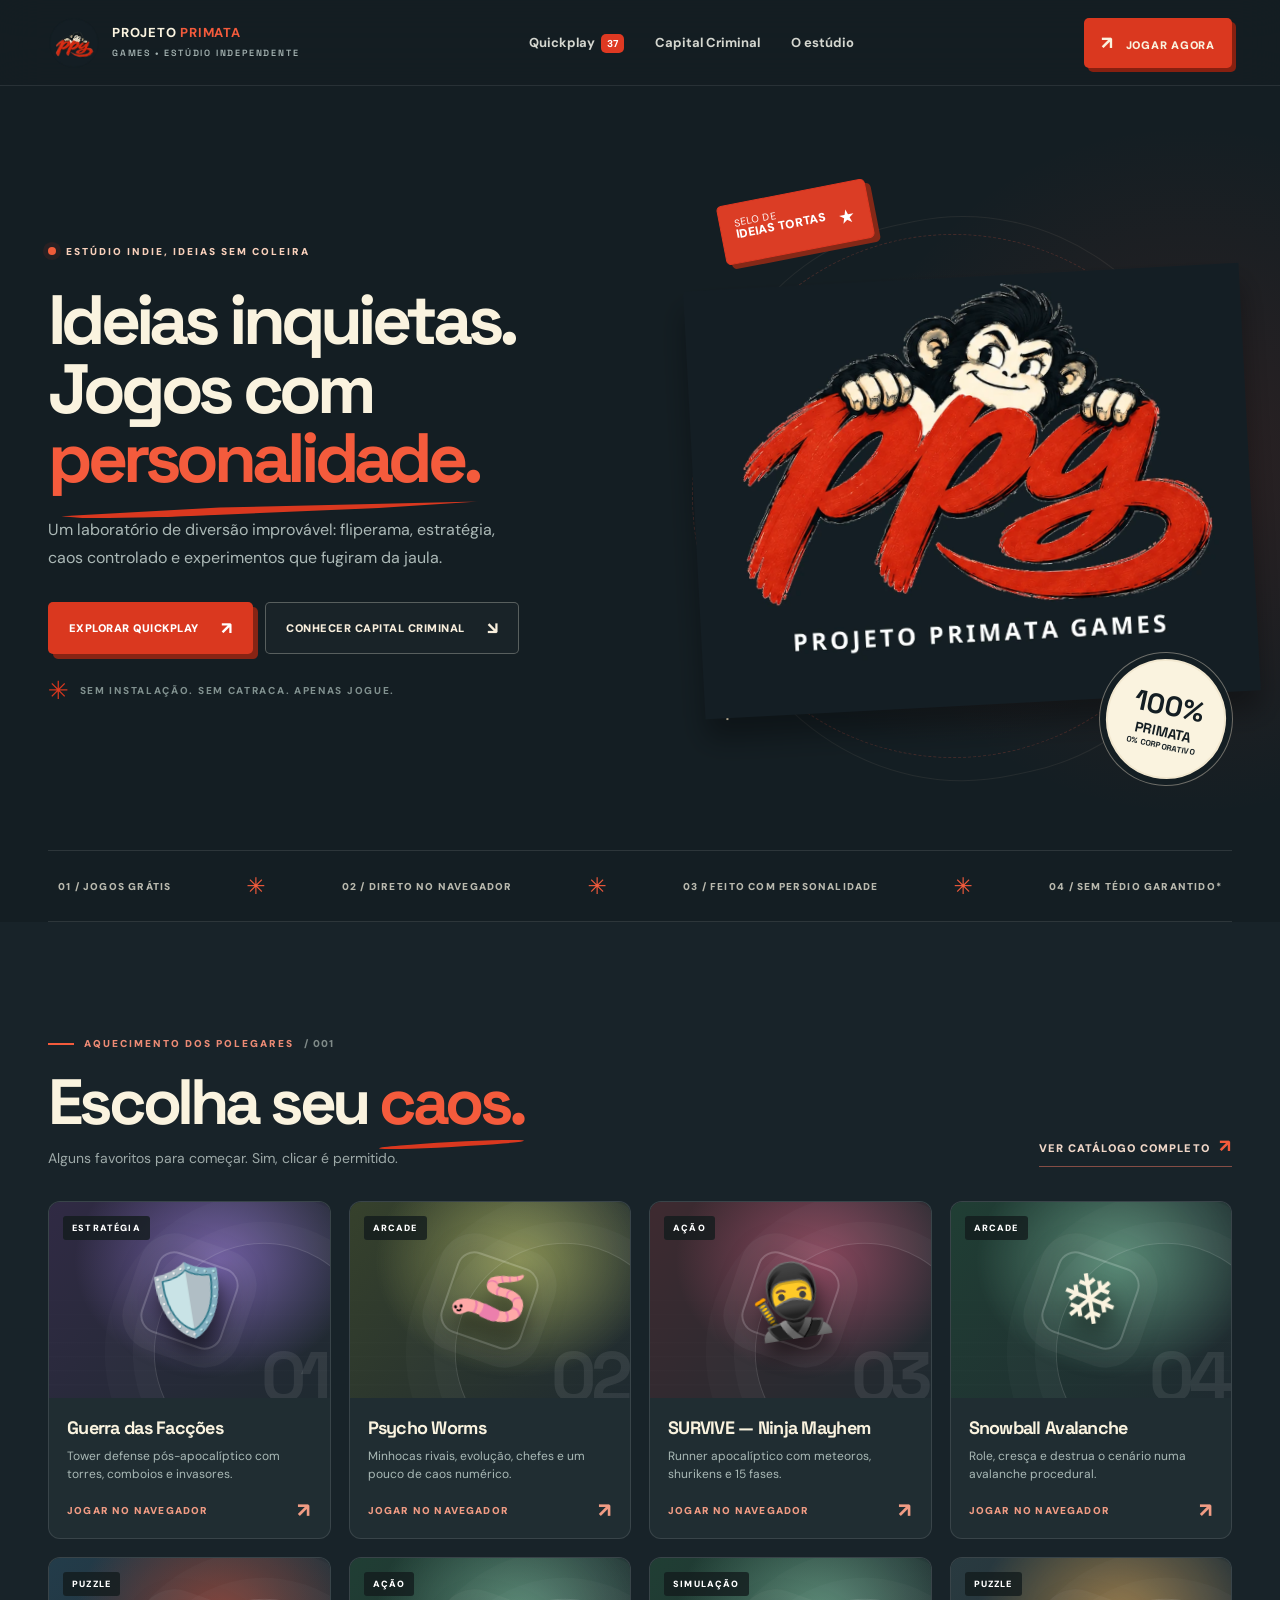
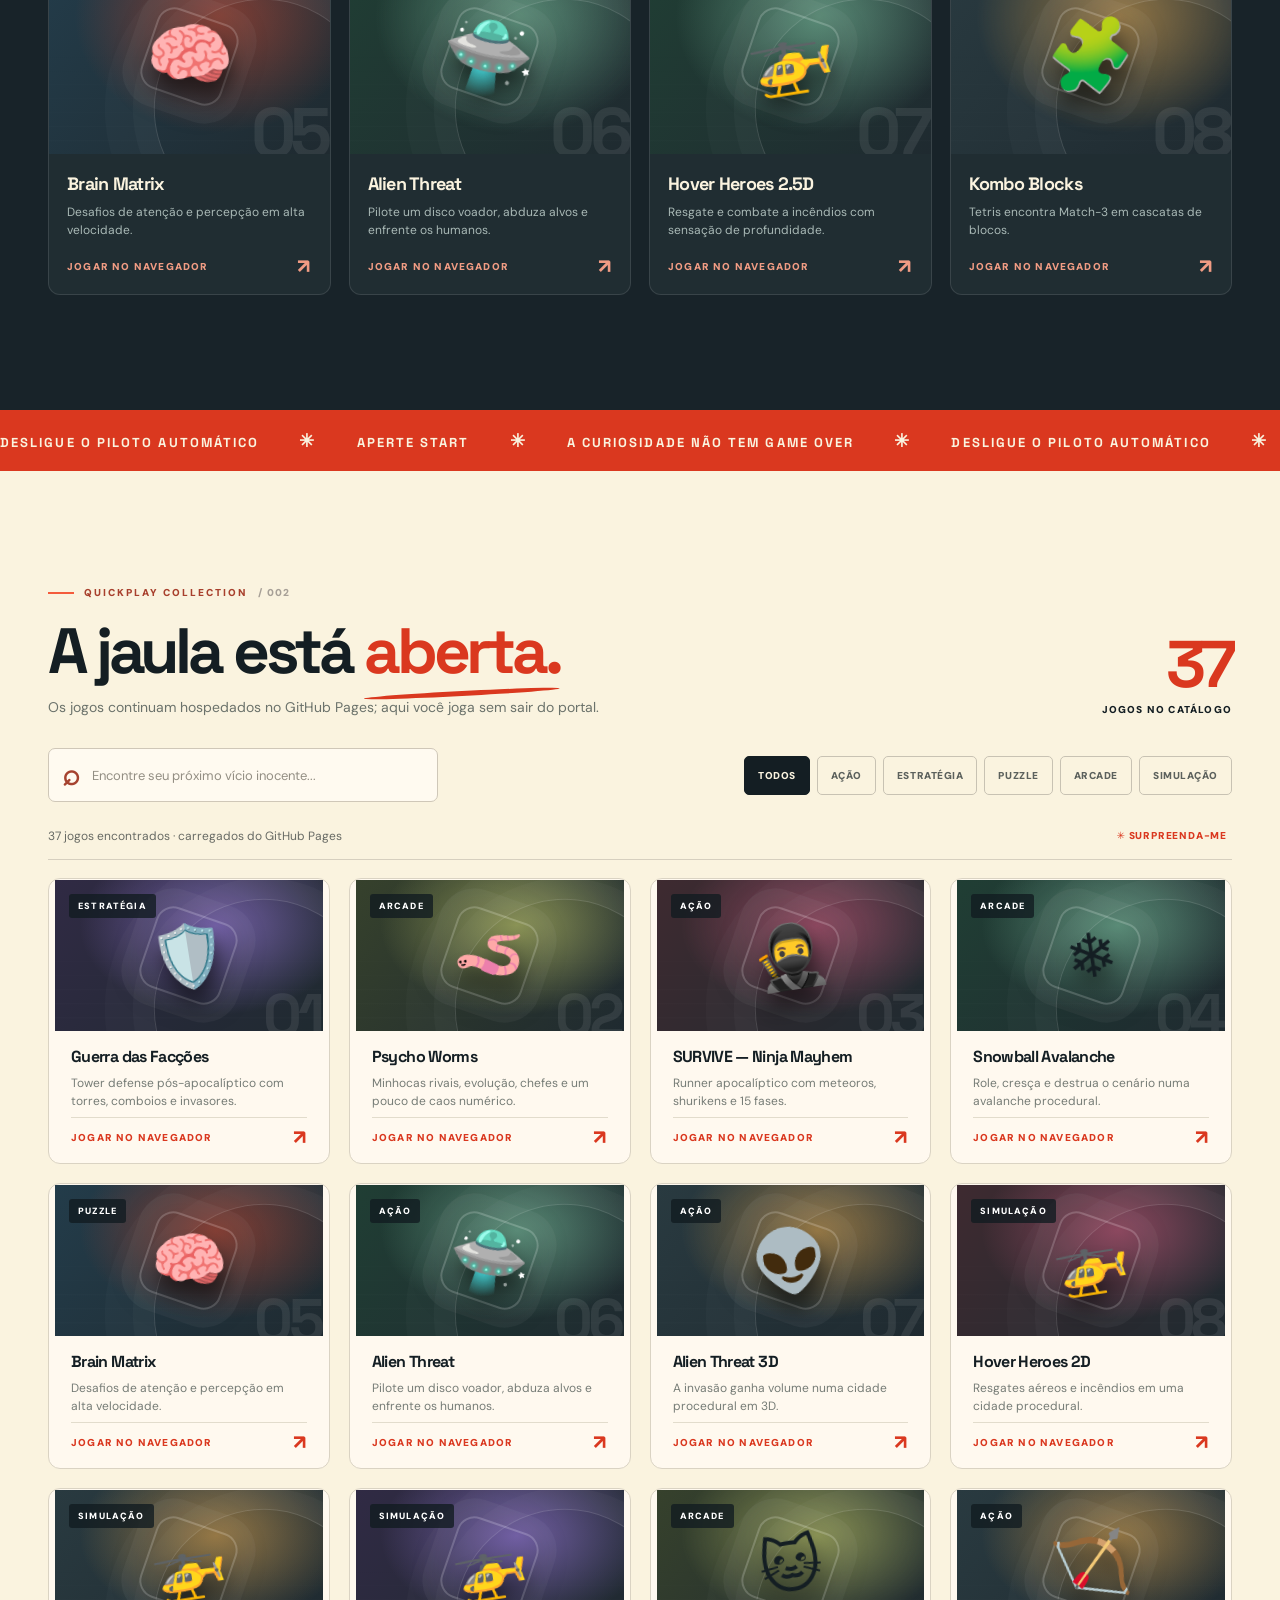
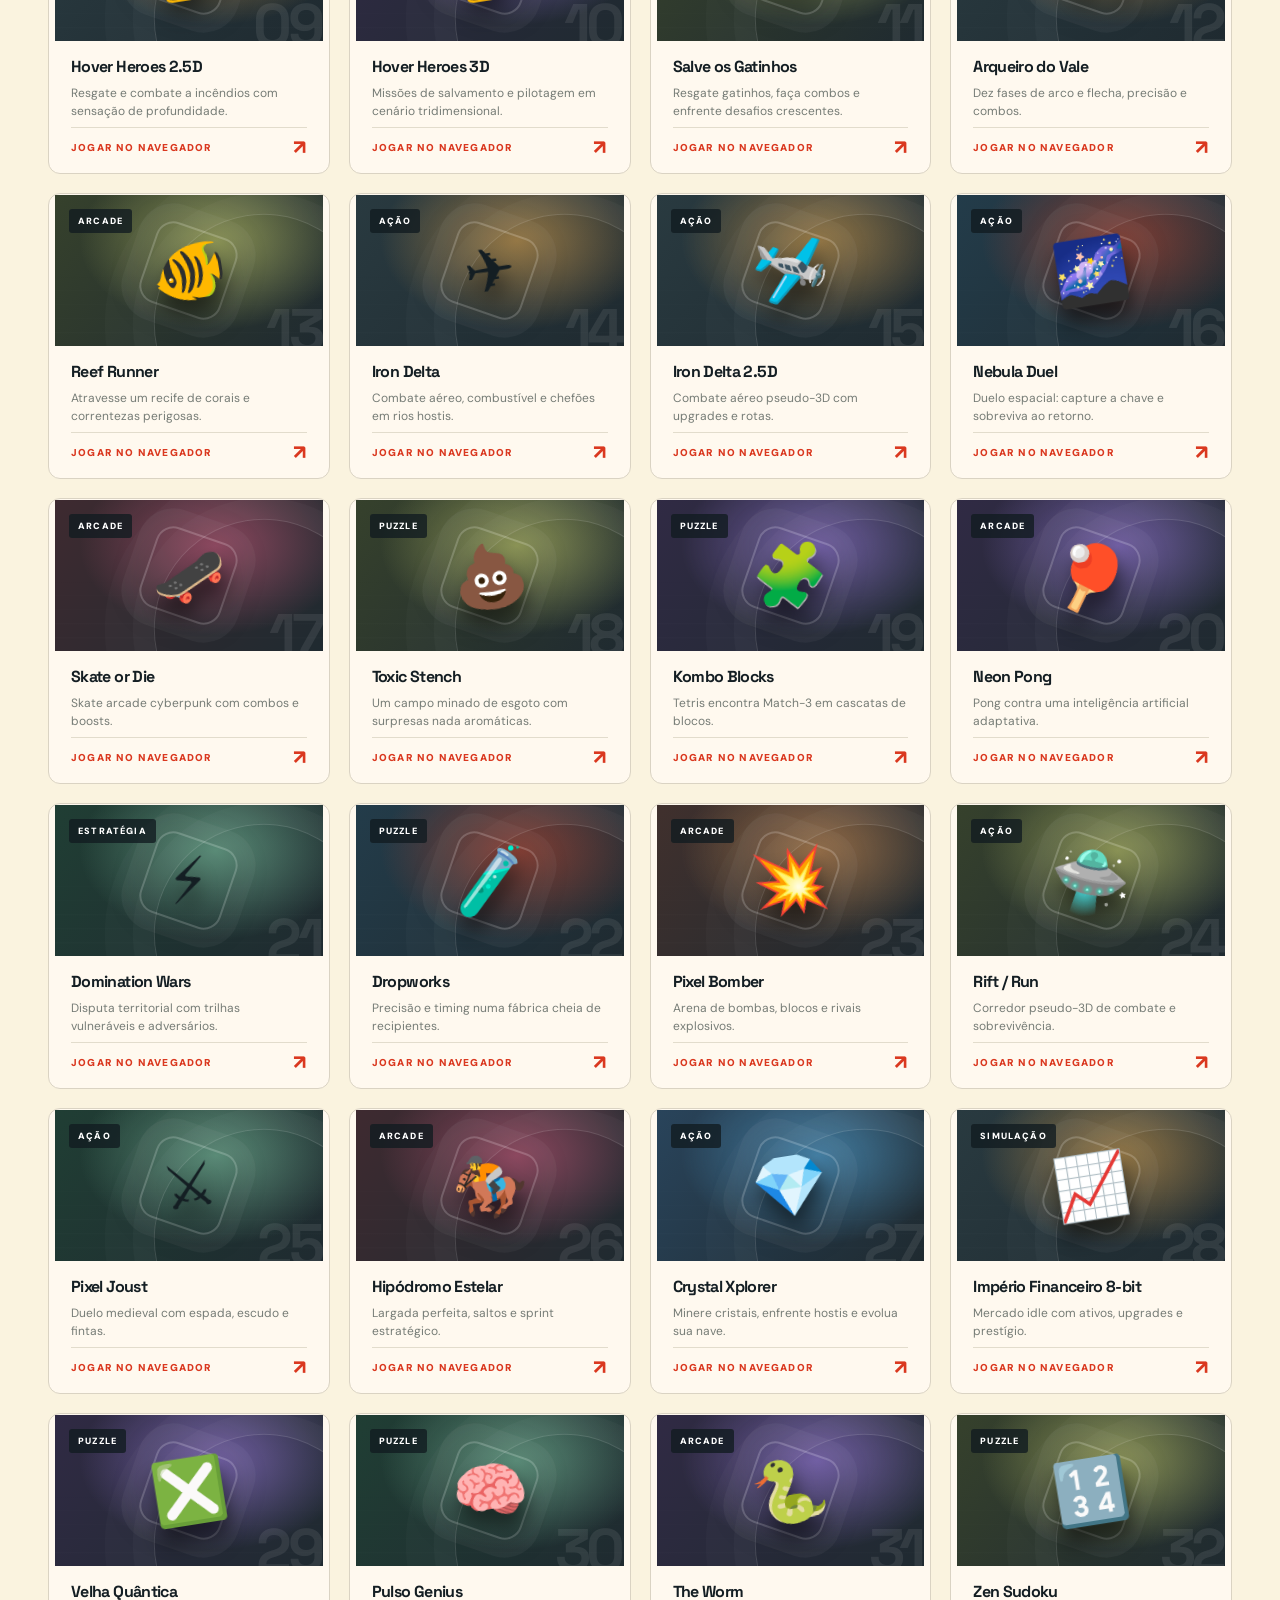
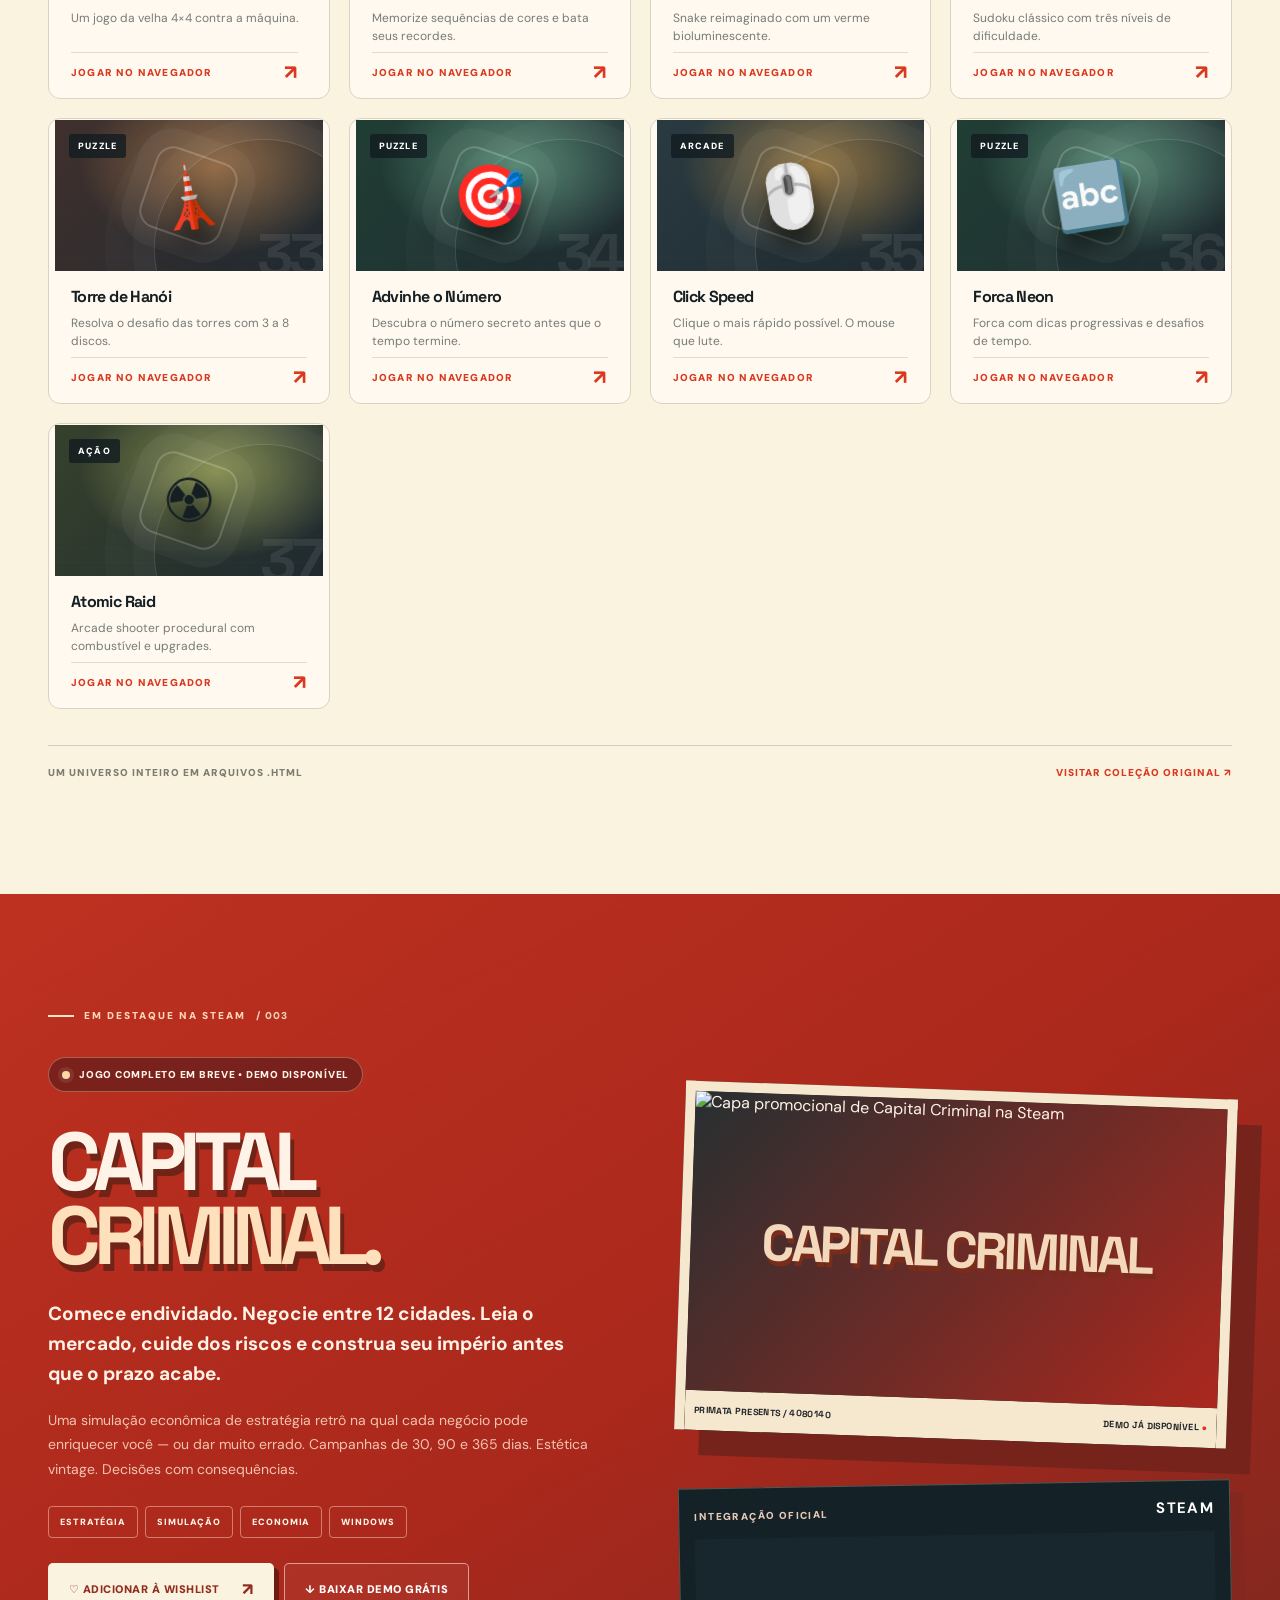
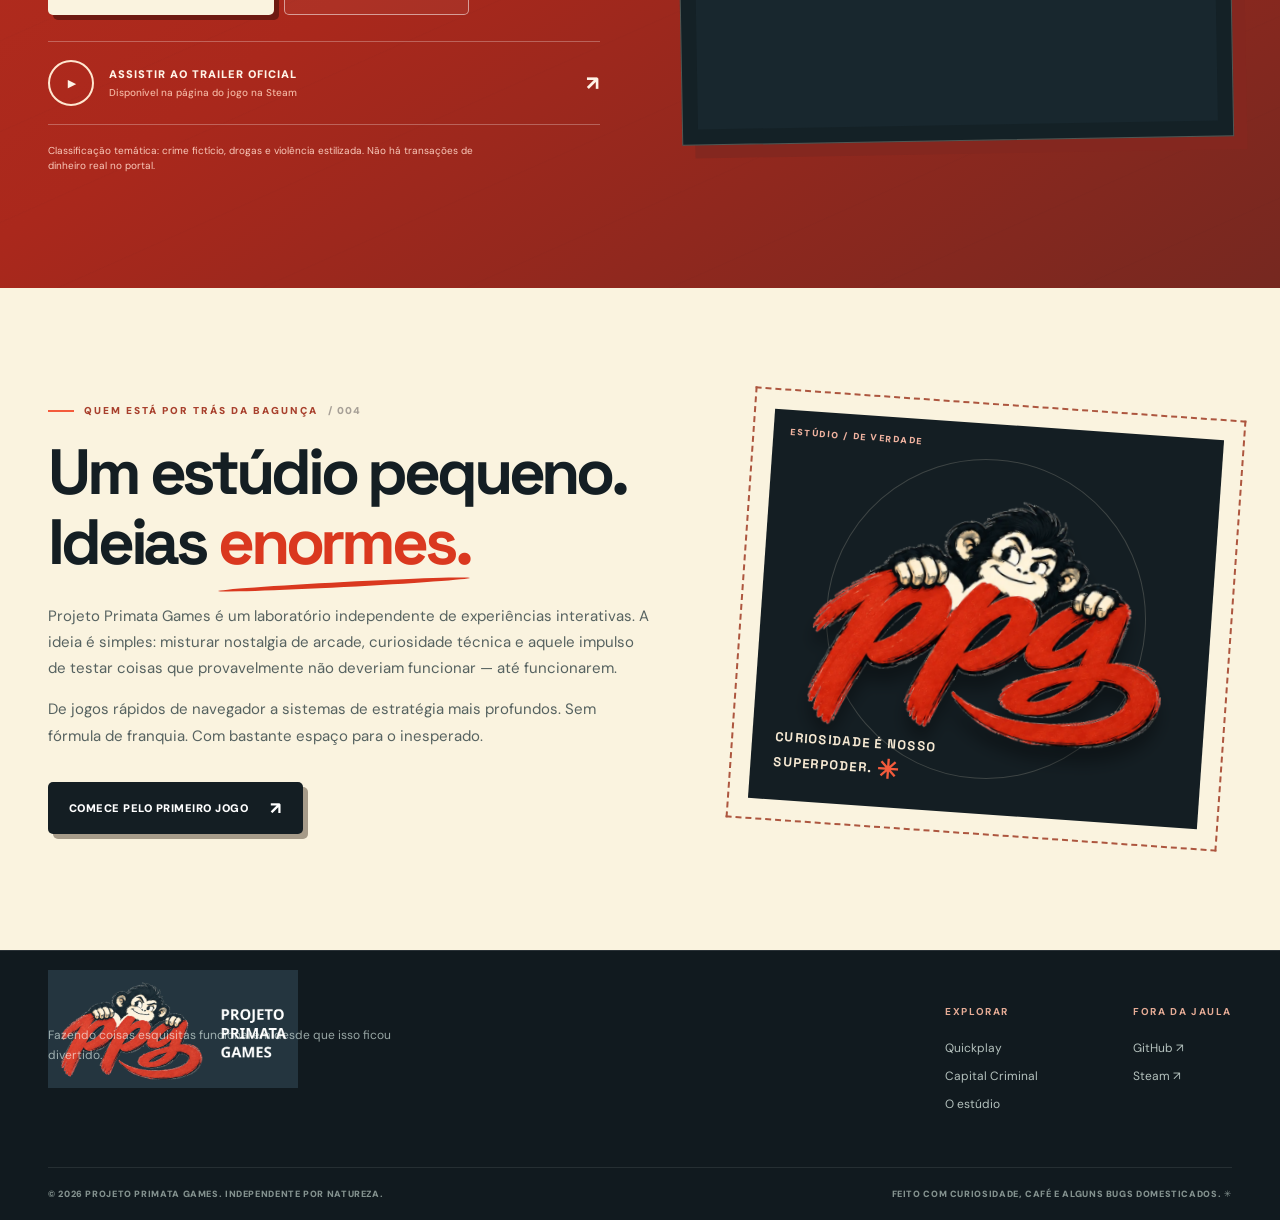
==== index.html @ ad540909 "Add files via upload" ====
<!doctype html>
<html lang="pt-BR">
<head>
  <meta charset="utf-8">
  <meta name="viewport" content="width=device-width, initial-scale=1, viewport-fit=cover">
  <meta name="theme-color" content="#141E23">
  <meta name="description" content="Projeto Primata Games: um estúdio independente de jogos com personalidade. Jogue grátis a coleção Quickplay no navegador e descubra Capital Criminal na Steam.">
  <meta name="robots" content="index,follow,max-image-preview:large">
  <meta property="og:type" content="website">
  <meta property="og:locale" content="pt_BR">
  <meta property="og:site_name" content="Projeto Primata Games">
  <meta property="og:title" content="Projeto Primata Games — ideias inquietas, jogos com personalidade">
  <meta property="og:description" content="Jogue Quickplay de graça no navegador. Conheça Capital Criminal e experimente a demo na Steam.">
  <meta property="og:url" content="https://projetoprimata.com/">
  <meta property="og:image" content="https://projetoprimata.com/assets/ppg-horizontal-light.webp">
  <link rel="canonical" href="https://projetoprimata.com/">
  <link rel="icon" href="/assets/favicon.ico" sizes="any">
  <link rel="apple-touch-icon" href="/assets/favicon-256.png">
  <link rel="preconnect" href="https://guilhermeprimata.github.io" crossorigin>
  <link rel="preconnect" href="https://shared.fastly.steamstatic.com" crossorigin>
  <title>Projeto Primata Games — Quickplay & Capital Criminal</title>
  <link rel="stylesheet" href="./assets/styles.css">
  <script type="module" src="./assets/app.js"></script>
  <script type="application/ld+json">{"@context":"https://schema.org","@type":"Organization","name":"Projeto Primata Games","url":"https://projetoprimata.com/","logo":"https://projetoprimata.com/assets/ppg-avatar.webp","sameAs":["https://github.com/guilhermeprimata/Quickplay_Collection","https://store.steampowered.com/app/4080140/Capital_Criminal/"]}</script>
</head>
<body>
  <div class="ambient-glow" aria-hidden="true"></div>
  <a class="skip" href="#conteudo">Pular para o conteúdo</a>
  <header class="site-header" id="topo">
    <div class="header-inner container">
      <a class="brand" href="#topo" aria-label="Projeto Primata Games — início">
        <img src="./assets/ppg-avatar.webp" alt="" width="50" height="50">
        <span>PROJETO <strong>PRIMATA</strong><small>GAMES • ESTÚDIO INDEPENDENTE</small></span>
      </a>
      <nav class="desktop-nav" aria-label="Navegação principal">
        <a href="#jogos">Quickplay <span class="nav-chip" id="headerCount">37</span></a>
        <a href="#capital-criminal">Capital Criminal</a>
        <a href="#estudio">O estúdio</a>
      </nav>
      <div class="header-actions">
        <a class="header-cta" href="#jogos"><span aria-hidden="true">↗</span> JOGAR AGORA</a>
        <button class="menu-toggle" id="menuToggle" type="button" aria-controls="mobileNav" aria-expanded="false" aria-label="Abrir menu"><span></span><span></span><span></span></button>
      </div>
    </div>
    <nav class="mobile-nav" id="mobileNav" aria-label="Menu móvel" hidden>
      <a href="#jogos">Explorar jogos</a><a href="#capital-criminal">Capital Criminal</a><a href="#estudio">Sobre o estúdio</a>
    </nav>
  </header>
  <main id="conteudo">
    <section class="hero container" aria-labelledby="heroTitle">
      <div class="hero-main">
        <div class="hero-copy">
          <div class="eyebrow"><span class="live-dot"></span> ESTÚDIO INDIE, IDEIAS SEM COLEIRA</div>
          <h1 id="heroTitle">Ideias inquietas.<br><em>Jogos com</em><br><span>personalidade.</span></h1>
          <p>Um laboratório de diversão improvável: fliperama, estratégia, caos controlado e experimentos que fugiram da jaula.</p>
          <div class="hero-buttons">
            <a class="btn btn-red" href="#jogos">EXPLORAR QUICKPLAY <span aria-hidden="true">↗</span></a>
            <a class="btn btn-outline" href="#capital-criminal">CONHECER CAPITAL CRIMINAL <span aria-hidden="true">↘</span></a>
          </div>
          <div class="hero-footnote"><span class="starburst" aria-hidden="true">✳</span> SEM INSTALAÇÃO. SEM CATRACA. APENAS JOGUE.</div>
        </div>
        <div class="hero-art" aria-label="Marca original Projeto Primata Games">
          <div class="hero-orbit orbit-one"></div><div class="hero-orbit orbit-two"></div>
          <div class="sticker sticker-top">SELO DE<br><strong>IDEIAS TORTAS</strong> <span>★</span></div>
          <img class="hero-logo" src="./assets/ppg-vertical-dark.webp" width="920" height="708" alt="Logo oficial Projeto Primata Games: macaco curioso segurando a inscrição vermelha PPG">
          <span class="hero-art-mark mark-a" aria-hidden="true">✴</span><span class="hero-art-mark mark-b" aria-hidden="true">+</span>
          <div class="sticker sticker-bottom">100%<strong>PRIMATA</strong><small>0% CORPORATIVO</small></div>
        </div>
      </div>
      <div class="hero-strip" aria-label="Características"><span>01 / JOGOS GRÁTIS</span><i aria-hidden="true">✳</i><span>02 / DIRETO NO NAVEGADOR</span><i aria-hidden="true">✳</i><span>03 / FEITO COM PERSONALIDADE</span><i aria-hidden="true">✳</i><span>04 / SEM TÉDIO GARANTIDO*</span></div>
    </section>

    <section class="featured section-pad" aria-labelledby="featuredTitle">
      <div class="container">
        <div class="section-kicker"><span class="kicker-line"></span> AQUECIMENTO DOS POLEGARES <span class="muted-num">/ 001</span></div>
        <div class="section-heading"><div><h2 id="featuredTitle">Escolha seu <span class="ink-underline">caos.</span></h2><p>Alguns favoritos para começar. Sim, clicar é permitido.</p></div><a class="text-link" href="#jogos">VER CATÁLOGO COMPLETO <span aria-hidden="true">↗</span></a></div>
        <div class="featured-grid" id="featuredGrid"><!-- JS: cards da coleção real --></div>
      </div>
    </section>

    <div class="ticker" aria-hidden="true"><div class="ticker-content">DESLIGUE O PILOTO AUTOMÁTICO <span>✳</span> APERTE START <span>✳</span> A CURIOSIDADE NÃO TEM GAME OVER <span>✳</span> DESLIGUE O PILOTO AUTOMÁTICO <span>✳</span> APERTE START <span>✳</span> A CURIOSIDADE NÃO TEM GAME OVER <span>✳</span></div></div>

    <section class="catalog section-pad" id="jogos" aria-labelledby="catalogTitle">
      <div class="container">
        <div class="section-kicker"><span class="kicker-line"></span> QUICKPLAY COLLECTION <span class="muted-num">/ 002</span></div>
        <div class="section-heading heading-catalog"><div><h2 id="catalogTitle">A jaula está <span class="ink-underline">aberta.</span></h2><p>Os jogos continuam hospedados no GitHub Pages; aqui você joga sem sair do portal.</p></div><div class="count-block"><strong id="totalGames">37</strong><span>JOGOS NO CATÁLOGO</span></div></div>
        <div class="catalog-toolbar">
          <label class="search-control"><span class="search-icon" aria-hidden="true">⌕</span><span class="sr-only">Pesquisar jogos</span><input type="search" id="gameSearch" autocomplete="off" placeholder="Encontre seu próximo vício inocente..."></label>
          <div class="filter-scroll"><div class="filter-list" id="filters" role="group" aria-label="Filtrar jogos por gênero"><button type="button" data-filter="todos" class="is-active" aria-pressed="true">TODOS</button><button type="button" data-filter="acao" aria-pressed="false">AÇÃO</button><button type="button" data-filter="estrategia" aria-pressed="false">ESTRATÉGIA</button><button type="button" data-filter="puzzle" aria-pressed="false">PUZZLE</button><button type="button" data-filter="arcade" aria-pressed="false">ARCADE</button><button type="button" data-filter="simulacao" aria-pressed="false">SIMULAÇÃO</button></div></div>
        </div>
        <div class="results-meta"><span id="resultsText" role="status" aria-live="polite">Carregando catálogo…</span><button class="surprise-button" id="randomGame" type="button">✳ SURPREENDA-ME</button></div>
        <div class="games-grid" id="gamesGrid"></div>
        <div class="empty-state" id="emptyState" hidden><strong>Nem o macaco achou esse jogo.</strong><p>Tente outro termo ou limpe os filtros.</p><button type="button" class="btn btn-outline" id="resetFilters">LIMPAR BUSCA</button></div>
        <div class="catalog-tail"><span>UM UNIVERSO INTEIRO EM ARQUIVOS .HTML</span><a href="https://guilhermeprimata.github.io/Quickplay_Collection/" target="_blank" rel="noopener noreferrer">VISITAR COLEÇÃO ORIGINAL ↗</a></div>
      </div>
    </section>

    <section class="capital section-pad" id="capital-criminal" aria-labelledby="capitalTitle">
      <div class="container">
        <div class="section-kicker light-kicker"><span class="kicker-line"></span> EM DESTAQUE NA STEAM <span class="muted-num">/ 003</span></div>
        <div class="capital-layout">
          <div class="capital-copy">
            <div class="capital-badge"><span class="live-dot"></span> JOGO COMPLETO EM BREVE • DEMO DISPONÍVEL</div>
            <h2 id="capitalTitle">CAPITAL<br><em>CRIMINAL.</em></h2>
            <p class="capital-lead">Comece endividado. Negocie entre 12 cidades. Leia o mercado, cuide dos riscos e construa seu império antes que o prazo acabe.</p>
            <p class="capital-desc">Uma simulação econômica de estratégia retrô na qual cada negócio pode enriquecer você — ou dar muito errado. Campanhas de 30, 90 e 365 dias. Estética vintage. Decisões com consequências.</p>
            <div class="capital-tags"><span>ESTRATÉGIA</span><span>SIMULAÇÃO</span><span>ECONOMIA</span><span>WINDOWS</span></div>
            <div class="capital-actions">
              <a class="btn btn-cream" href="https://store.steampowered.com/app/4080140/Capital_Criminal/?utm_source=projetoprimata.com&utm_medium=website&utm_campaign=wishlist" target="_blank" rel="noopener noreferrer">♡ ADICIONAR À WISHLIST <span aria-hidden="true">↗</span></a>
              <a class="btn btn-capital-outline" href="https://store.steampowered.com/app/5210610/Capital_Criminal_Demo/?utm_source=projetoprimata.com&utm_medium=website&utm_campaign=demo" target="_blank" rel="noopener noreferrer">↓ BAIXAR DEMO GRÁTIS</a>
            </div>
            <div class="capital-trailer-link"><a href="https://store.steampowered.com/app/4080140/Capital_Criminal/?utm_source=projetoprimata.com&utm_medium=website&utm_campaign=trailer" target="_blank" rel="noopener noreferrer"><span class="round-play">▶</span><span>ASSISTIR AO TRAILER OFICIAL <small>Disponível na página do jogo na Steam</small></span><span aria-hidden="true">↗</span></a></div>
            <div class="mature-note">Classificação temática: crime fictício, drogas e violência estilizada. Não há transações de dinheiro real no portal.</div>
          </div>
          <div class="capital-media">
            <div class="capital-frame"><div class="capital-image" role="img" aria-label="Arte promocional oficial de Capital Criminal, carregada da Steam"><img src="https://shared.fastly.steamstatic.com/store_item_assets/steam/apps/4080140/header.jpg" alt="Capa promocional de Capital Criminal na Steam" loading="lazy"></div><div class="capital-frame-bottom"><span>PRIMATA PRESENTS / 4080140</span><span>DEMO JÁ DISPONÍVEL <b>●</b></span></div></div>
            <div class="steam-widget-box"><div class="steam-caption"><span>INTEGRAÇÃO OFICIAL</span> <strong>STEAM</strong></div><iframe title="Widget oficial do Capital Criminal na Steam" src="https://store.steampowered.com/widget/4080140/?utm_source=projetoprimata.com&amp;utm_medium=website" loading="lazy" allow="encrypted-media" referrerpolicy="strict-origin-when-cross-origin"></iframe></div>
          </div>
        </div>
      </div>
    </section>

    <section class="about section-pad" id="estudio" aria-labelledby="aboutTitle">
      <div class="container about-layout">
        <div class="about-copy"><div class="section-kicker"><span class="kicker-line"></span> QUEM ESTÁ POR TRÁS DA BAGUNÇA <span class="muted-num">/ 004</span></div><h2 id="aboutTitle">Um estúdio pequeno.<br>Ideias <span class="ink-underline">enormes.</span></h2><p>Projeto Primata Games é um laboratório independente de experiências interativas. A ideia é simples: misturar nostalgia de arcade, curiosidade técnica e aquele impulso de testar coisas que provavelmente não deveriam funcionar — até funcionarem.</p><p>De jogos rápidos de navegador a sistemas de estratégia mais profundos. Sem fórmula de franquia. Com bastante espaço para o inesperado.</p><a class="btn btn-dark" href="#jogos">COMECE PELO PRIMEIRO JOGO <span aria-hidden="true">↗</span></a></div>
        <div class="about-art"><div class="about-art-border"><span class="about-art-tag">ESTÚDIO / DE VERDADE</span><img src="./assets/ppg-symbol.webp" loading="lazy" alt="O macaco e a assinatura vermelha PPG originais da marca"><span class="about-art-quote">CURIOSIDADE É NOSSO<br>SUPERPODER. <strong>✳</strong></span></div></div>
      </div>
    </section>
  </main>
  <footer class="site-footer"><div class="container footer-top"><div><img src="./assets/ppg-horizontal-dark.webp" alt="Projeto Primata Games" loading="lazy"><p>Fazendo coisas esquisitas funcionarem desde que isso ficou divertido.</p></div><div class="footer-links"><div><strong>EXPLORAR</strong><a href="#jogos">Quickplay</a><a href="#capital-criminal">Capital Criminal</a><a href="#estudio">O estúdio</a></div><div><strong>FORA DA JAULA</strong><a href="https://github.com/guilhermeprimata/Quickplay_Collection" target="_blank" rel="noopener noreferrer">GitHub ↗</a><a href="https://store.steampowered.com/app/4080140/Capital_Criminal/" target="_blank" rel="noopener noreferrer">Steam ↗</a></div></div></div><div class="container footer-bottom"><span>© <span id="year">2026</span> PROJETO PRIMATA GAMES. INDEPENDENTE POR NATUREZA.</span><span>FEITO COM CURIOSIDADE, CAFÉ E ALGUNS BUGS DOMESTICADOS. ✳</span></div></footer>

  <dialog class="player-dialog" id="playerDialog" aria-labelledby="playerTitle">
    <div class="player-topbar"><div class="player-heading"><span class="player-icon" id="playerIcon">✳</span><div><span class="player-eyebrow">QUICKPLAY / AGORA JOGANDO</span><h2 id="playerTitle">Jogo</h2></div></div><div class="player-controls"><a id="playerNewTab" target="_blank" rel="noopener noreferrer" class="player-newtab" href="https://guilhermeprimata.github.io/Quickplay_Collection/">↗ ABRIR EM NOVA ABA</a><button type="button" class="player-control" id="playerFullscreen" title="Tela cheia" aria-label="Tela cheia">⛶</button><button type="button" class="player-control player-close" id="playerClose" title="Fechar" aria-label="Fechar jogo">✕</button></div></div>
    <div class="player-stage" id="playerStage"><div class="player-loading" id="playerLoading"><div class="loading-ape">✳</div><strong>PREPARANDO A DIVERSÃO…</strong><small>Buscando o jogo diretamente no GitHub Pages.</small></div><iframe id="playerFrame" title="Jogo Quickplay" allow="autoplay; fullscreen; gamepad; pointer-lock" allowfullscreen referrerpolicy="strict-origin-when-cross-origin"></iframe></div>
    <div class="player-footer"><span>Os jogos são servidos pelo GitHub Pages. Se não carregarem aqui, use “Abrir em nova aba”.</span><button type="button" id="playerCopy">⧉ COPIAR LINK</button></div>
  </dialog>
  <div class="toast" id="toast" role="status" aria-live="polite"></div>
</body>
</html>
---- assets/styles.css ----
@import url('https://fonts.googleapis.com/css2?family=DM+Sans:wght@400;500;600;700;800;900&family=Space+Grotesk:wght@400;500;600;700&display=swap');
:root{--ink:#141E23;--ink2:#1b282c;--cream:#FAF3DF;--cream2:#f2e8d0;--red:#DA381F;--red2:#f45b3c;--muted:#b9b9b1;--line:#ffffff21;--content:1360px;--radius:19px}*,*::before,*::after{box-sizing:border-box}html{scroll-behavior:smooth;scroll-padding-top:100px;overflow-x:clip}body{margin:0;background:var(--ink);color:var(--cream);font-family:'DM Sans',system-ui,-apple-system,'Segoe UI',sans-serif;-webkit-font-smoothing:antialiased}button,input,a{font:inherit}button{cursor:pointer}a{color:inherit;text-decoration:none}img{max-width:100%;display:block}button:focus-visible,a:focus-visible,input:focus-visible{outline:3px solid #ffb18e;outline-offset:3px}.container{width:min(var(--content),calc(100% - 96px));margin-inline:auto}.sr-only{position:absolute;width:1px;height:1px;padding:0;margin:-1px;overflow:hidden;clip:rect(0,0,0,0);white-space:nowrap;border:0}.skip{position:absolute;left:16px;top:-90px;z-index:1000;background:var(--cream);color:var(--ink);padding:14px 20px}.skip:focus{top:8px}.ambient-glow{pointer-events:none;position:absolute;z-index:0;inset:0 0 auto;height:980px;overflow:hidden}.ambient-glow:before{content:'';position:absolute;right:-260px;top:120px;width:700px;height:700px;border-radius:50%;background:radial-gradient(circle,#da381f1f,transparent 70%)}.site-header{height:86px;position:sticky;top:0;z-index:60;border-bottom:1px solid #ffffff17;background:#141e23f3;backdrop-filter:blur(20px)}.header-inner{height:100%;display:flex;justify-content:space-between;align-items:center;gap:35px}.brand{display:flex;align-items:center;gap:12px;min-width:240px}.brand img{width:52px;height:52px;border-radius:50%;object-fit:cover}.brand span{font-size:13px;font-weight:800;letter-spacing:.06em;line-height:1.1}.brand strong{color:var(--red2)}.brand small{display:block;margin-top:6px;font:600 9px 'Space Grotesk',sans-serif;letter-spacing:.2em;color:#a4b2b1}.desktop-nav{display:flex;gap:31px;align-items:center;margin:auto}.desktop-nav a{font-size:13px;font-weight:700;color:#d5d7d0;transition:color .2s;white-space:nowrap}.desktop-nav a:hover{color:#fff}.nav-chip{background:#de3922;color:#fff;padding:3px 6px;margin-left:3px;font-size:10px;border-radius:5px}.header-actions{display:flex;align-items:center;gap:12px}.header-cta{background:var(--red);padding:13px 17px;font-size:11px;font-weight:900;letter-spacing:.07em;white-space:nowrap;border-radius:5px;box-shadow:4px 4px 0 #872010;transition:transform .16s,box-shadow .16s}.header-cta:hover{transform:translate(2px,2px);box-shadow:2px 2px 0 #872010}.header-cta span{font-size:18px;margin-right:8px}.menu-toggle{display:none;border:1px solid #ffffff32;background:transparent;border-radius:8px;padding:8px;width:42px;height:42px;flex-direction:column;align-items:center;justify-content:center;gap:5px}.menu-toggle span{height:2px;width:22px;background:#fff;border-radius:2px}.mobile-nav{display:none}.hero{position:relative;padding-top:56px}.hero-main{display:grid;grid-template-columns:1.06fr .94fr;min-height:610px;align-items:center;position:relative}.hero-copy{padding-bottom:50px;position:relative;z-index:4}.eyebrow{display:flex;align-items:center;gap:10px;color:#f8d0bb;font-size:10px;letter-spacing:.20em;font-weight:900}.live-dot{width:8px;height:8px;background:#f05c39;border-radius:50%;display:inline-block;box-shadow:0 0 0 5px #da381f19;flex:0 0 auto}.hero h1{font:900 clamp(47px,5.45vw,91px)/.99 'Space Grotesk',system-ui,sans-serif;letter-spacing:-.074em;margin:27px 0 24px;max-width:780px}.hero h1 em{color:var(--cream);font-style:normal}.hero h1 span{color:var(--red2);position:relative;white-space:nowrap}.hero h1 span:after{content:'';position:absolute;bottom:-12px;left:3%;right:0;height:9px;border-radius:50%;background:var(--red);transform:rotate(-2deg);clip-path:polygon(0 44%,38% 8%,100% 43%,76% 76%,10% 100%)}.hero-copy>p{color:#acb9b7;max-width:480px;font-size:16px;line-height:1.75}.hero-buttons{display:flex;align-items:center;gap:12px;flex-wrap:wrap;margin-top:30px}.btn{min-height:52px;display:inline-flex;align-items:center;justify-content:center;gap:22px;border-radius:5px;padding:14px 20px;font-size:11px;font-weight:900;letter-spacing:.045em;white-space:nowrap;text-align:center;border:1px solid transparent;transition:transform .17s,background .17s,box-shadow .17s}.btn:hover{transform:translateY(-3px)}.btn span{font-size:17px}.btn-red{background:var(--red);color:#fff;box-shadow:5px 5px 0 #872414}.btn-red:hover{background:#ef492d}.btn-outline{border-color:#e1e3d550;background:#ffffff06;color:#f8eedc}.btn-outline:hover{background:#ffffff14}.hero-footnote{margin-top:30px;display:flex;align-items:center;gap:9px;color:#81918f;font-size:10px;font-weight:800;letter-spacing:.17em}.starburst{color:#da381f;font-size:25px;line-height:0}.hero-art{position:relative;align-self:stretch;min-height:570px;display:grid;place-items:center;isolation:isolate}.hero-art:before{content:'';position:absolute;inset:75px 8px 70px 25px;z-index:-3;border:1px solid #e8d6bc13;border-radius:48%;transform:rotate(-12deg)}.hero-art:after{content:'';position:absolute;inset:115px 55px 95px 48px;z-index:-3;border-radius:50%;background:radial-gradient(circle,#bf3f322c,transparent 71%)}.hero-logo{width:min(105%,690px);position:relative;z-index:2;object-fit:contain;transform:translate(18px,-5px) rotate(-3deg);filter:drop-shadow(0 20px 14px #0005);animation:floatBrand 7s ease-in-out infinite}.hero-orbit{position:absolute;z-index:-2;border:1px dashed #d855423c;border-radius:50%;width:94%;aspect-ratio:1;max-width:615px;transform:none}.orbit-two{width:75%;transform:none;border-style:solid;border-color:#e5c9a916}.sticker{position:absolute;z-index:3}.sticker-top{left:8%;top:7%;color:#fff;border:1px solid #df3822;background:#db3d25;transform:rotate(-11deg);border-radius:5px;padding:13px 14px;font-size:10px;line-height:1.1;letter-spacing:.04em;box-shadow:5px 5px 0 #842817}.sticker-top strong{font-weight:900;font-size:12px}.sticker-top span{float:right;margin-left:12px;font-size:19px}.sticker-bottom{right:1%;bottom:10%;width:120px;height:120px;border:2px solid #f2e8d0;border-radius:50%;background:var(--cream);color:var(--ink);display:flex;flex-direction:column;justify-content:center;align-items:center;font:900 28px 'Space Grotesk';transform:rotate(12deg);box-shadow:0 0 0 6px var(--ink),0 0 0 7px #eee2cd66}.sticker-bottom strong{font-size:14px}.sticker-bottom small{font-size:8px;letter-spacing:.05em}.hero-art-mark{position:absolute;color:var(--red2);font-size:40px}.mark-a{right:8%;top:19%}.mark-b{left:8%;bottom:17%;font-size:27px;color:#f6e4c4}.hero-strip{border-top:1px solid #ffffff1b;border-bottom:1px solid #ffffff1b;display:flex;align-items:center;justify-content:space-between;gap:12px;padding:20px 10px;color:#b9b9ae;font-size:10px;font-weight:900;letter-spacing:.12em;white-space:nowrap}.hero-strip i{color:var(--red2);font-size:23px;font-style:normal}.section-pad{padding:115px 0}.featured{background:#182329;position:relative}.section-kicker{display:flex;align-items:center;gap:10px;font-size:10px;font-weight:900;letter-spacing:.2em;color:#ed8b75}.kicker-line{display:inline-block;width:26px;height:2px;background:var(--red2)}.muted-num{color:#7f8a88;letter-spacing:.13em}.section-heading{display:flex;align-items:flex-end;justify-content:space-between;gap:20px;margin:18px 0 34px}.section-heading h2,.about h2{font:800 clamp(38px,5vw,65px)/1.08 'Space Grotesk',system-ui,sans-serif;letter-spacing:-.065em;margin:0}.section-heading p{color:#9da9a8;font-size:14px;margin:12px 0 0}.ink-underline{position:relative;color:var(--red2);white-space:nowrap}.ink-underline:after{content:'';position:absolute;bottom:-4px;left:0;right:0;height:5px;background:var(--red);border-radius:70%;transform:rotate(-3deg)}.text-link{font-size:11px;font-weight:900;letter-spacing:.1em;border-bottom:1px solid #f2796280;padding-bottom:8px;color:#f0d7c8;white-space:nowrap}.text-link span{color:var(--red2);font-size:18px;margin-left:5px}.featured-grid{display:grid;grid-template-columns:repeat(4,minmax(0,1fr));gap:18px}.feature-card,.game-card{border:1px solid #ffffff1c;border-radius:12px;background:#202d32;color:var(--cream);overflow:hidden;text-align:left;position:relative;display:flex;flex-direction:column;transition:transform .2s,border-color .2s,box-shadow .2s}.feature-card:hover,.game-card:hover{transform:translateY(-6px);border-color:var(--game-accent,#eb634c);box-shadow:0 24px 35px #0003}.feature-card{padding:0;min-height:333px}.game-art{position:relative;isolation:isolate;display:flex;align-items:center;justify-content:center;overflow:hidden;background:radial-gradient(ellipse at 75% 26%,var(--accent-light,#ee714a) 0%,transparent 49%),linear-gradient(145deg,var(--accent-bg,#27353a),#151e23);width:100%}.feature-card .game-art{height:196px}.game-card .game-art{height:151px}.game-art:before{content:'';position:absolute;z-index:-1;width:220px;height:220px;border:1px solid #ffffff25;border-radius:50%;transform:translate(34%,24%) rotate(-15deg);box-shadow:0 0 0 21px #ffffff06,0 0 0 49px #ffffff05}.game-art:after{content:'';position:absolute;inset:0;background:repeating-linear-gradient(0deg,transparent 0 12px,#ffffff07 13px 14px);mask-image:linear-gradient(to top,#000,transparent 80%);opacity:.55}.art-glow{position:absolute;width:85px;height:85px;border-radius:18px;border:2px solid #ffffff30;transform:rotate(19deg);box-shadow:0 0 36px #0002,0 0 0 18px #ffffff0a}.art-emoji{font-size:70px;filter:drop-shadow(0 15px 10px #0008);position:relative;z-index:1;transform:rotate(-9deg);transition:transform .3s}.feature-card:hover .art-emoji,.game-card:hover .art-emoji{transform:rotate(5deg) scale(1.12)}.art-index{font:900 70px 'Space Grotesk',sans-serif;color:#ffffff15;position:absolute;right:3px;bottom:-23px;letter-spacing:-.08em}.art-ribbon{position:absolute;top:14px;left:14px;padding:6px 9px;border-radius:3px;font-size:9px;font-weight:900;letter-spacing:.13em;background:#131b1cc9;color:#fff;z-index:2}.feature-body,.game-body{padding:18px;display:flex;flex-direction:column;gap:8px;flex:1}.feature-title,.game-title{font:800 18px 'Space Grotesk',sans-serif;letter-spacing:-.04em}.feature-desc,.game-desc{font-size:12px;color:#a9b9b6;line-height:1.5;display:-webkit-box;-webkit-line-clamp:2;-webkit-box-orient:vertical;overflow:hidden}.feature-play,.game-play{display:flex;align-items:center;justify-content:space-between;margin-top:auto;padding-top:9px;font-size:10px;font-weight:900;letter-spacing:.12em;color:#f19c84}.play-arrow{font-size:20px;line-height:1}.ticker{background:var(--red);overflow:hidden;position:relative}.ticker-content{min-width:max-content;white-space:nowrap;animation:tickerMove 31s linear infinite;padding:19px 0;font:900 13px 'Space Grotesk',sans-serif;letter-spacing:.16em;color:var(--cream)}.ticker-content span{margin:0 35px;font-size:18px}.catalog{background:var(--cream);color:var(--ink)}.catalog .muted-num,.about .muted-num{color:#a7a097}.catalog .section-heading p{color:#6b726b}.catalog .section-kicker,.about .section-kicker{color:#a8402d}.catalog .ink-underline,.about .ink-underline{color:var(--red)}.heading-catalog{margin-bottom:32px}.count-block{display:flex;flex-direction:column;text-align:right;justify-content:flex-end;align-items:flex-end}.count-block strong{font:900 66px/.92 'Space Grotesk',sans-serif;letter-spacing:-.08em;color:var(--red)}.count-block span{font-size:10px;font-weight:900;letter-spacing:.12em;margin-top:9px}.catalog-toolbar{display:grid;grid-template-columns:minmax(250px,390px) 1fr;gap:20px;align-items:center}.search-control{height:54px;background:#fffaf0;border:1px solid #cfc7b8;border-radius:7px;display:flex;align-items:center;gap:10px;padding:0 13px}.search-control:focus-within{border-color:var(--red)}.search-icon{font:700 30px/1 'Space Grotesk';color:#a6422f}.search-control input{color:var(--ink);min-width:0;flex:1;border:0;background:none;outline:0;font-size:13px}.search-control input::placeholder{color:#938e83}.filter-scroll{overflow:auto;scrollbar-width:thin;min-width:0;max-width:100%}.filter-list{display:flex;justify-content:flex-end;gap:7px;width:max-content;min-width:100%}.filter-list button{border:1px solid #c8c2b3;padding:12px 13px;border-radius:5px;background:transparent;color:#5c615d;font-size:10px;font-weight:900;letter-spacing:.055em;white-space:nowrap;transition:background .2s,color .2s}.filter-list button:hover,.filter-list button.is-active{background:var(--ink);color:var(--cream);border-color:var(--ink)}.results-meta{display:flex;align-items:center;justify-content:space-between;gap:15px;margin:22px 0 18px;padding-bottom:12px;border-bottom:1px solid #d6cfbf;color:#676a64;font-size:12px}.surprise-button{border:0;background:transparent;font-size:10px;font-weight:900;letter-spacing:.08em;color:var(--red);padding:5px;white-space:nowrap}.surprise-button:hover{text-decoration:underline}.games-grid{display:grid;grid-template-columns:repeat(4,minmax(0,1fr));gap:19px}.game-card{background:#fff9ef;border:1px solid #dad3c3;color:var(--ink);min-height:285px}.game-body{gap:7px;padding:15px 16px}.game-title{font-size:16px}.game-desc{color:#767c76}.game-play{color:var(--red);border-top:1px solid #e2dccc}.game-art{background:radial-gradient(ellipse at 60% 30%,var(--accent-light,#ecac8d),transparent 60%),linear-gradient(130deg,var(--accent-bg,#45565e),#1f2a30)}.game-card .art-emoji{font-size:61px}.game-card .art-index{font-size:60px}.game-card .art-ribbon{background:#111b20c9}.empty-state{text-align:center;padding:60px 20px;background:#fff9ef;border:1px dashed #c4b7a1;border-radius:9px}.empty-state[hidden]{display:none}.empty-state strong{font:800 23px 'Space Grotesk'}.empty-state p{color:#696e6a}.empty-state .btn-outline{color:var(--ink);border-color:#c3b8a4}.catalog-tail{margin-top:36px;border-top:1px solid #d4cdbe;padding-top:20px;display:flex;justify-content:space-between;gap:15px;flex-wrap:wrap;font-size:10px;font-weight:900;letter-spacing:.1em;color:#7d7c71}.catalog-tail a{color:var(--red)}.capital{background:linear-gradient(145deg,#bd3120,#aa281c 50%,#762820);color:#fff3e7;position:relative;overflow:hidden}.capital:before{content:'';position:absolute;pointer-events:none;inset:0;opacity:.3;background-image:repeating-linear-gradient(-24deg,transparent 0 81px,#0000000d 82px 83px)}.capital .container{position:relative}.light-kicker{color:#ffd7ba}.light-kicker .kicker-line{background:#ffe3c7}.light-kicker .muted-num{color:#efd0b5}.capital-layout{display:grid;grid-template-columns:1fr 1fr;gap:80px;margin-top:35px;align-items:center}.capital-badge{display:inline-flex;align-items:center;gap:9px;font-size:10px;font-weight:900;letter-spacing:.075em;background:#3c141b80;border:1px solid #ffcfad5c;border-radius:30px;padding:10px 13px}.capital-badge .live-dot{background:#ffd8a3;box-shadow:0 0 0 4px #ffffff15}.capital h2{font:900 clamp(55px,6.4vw,112px)/.90 'Space Grotesk',system-ui,sans-serif;letter-spacing:-.09em;margin:33px 0 26px;text-shadow:4px 7px 0 #6f2417}.capital h2 em{font-style:normal;color:#ffe0bd}.capital-lead{font-size:19px;line-height:1.58;font-weight:700;max-width:600px}.capital-desc{font-size:14px;line-height:1.75;color:#f2c3b1;max-width:560px}.capital-tags{display:flex;flex-wrap:wrap;gap:7px;margin:25px 0}.capital-tags span{font-size:9px;font-weight:900;letter-spacing:.1em;border:1px solid #ffdecd76;padding:9px 11px;border-radius:4px}.capital-actions{display:flex;gap:10px;flex-wrap:wrap}.btn-cream{background:var(--cream);color:#932d20;box-shadow:5px 5px 0 #6d1a12}.btn-capital-outline{border-color:#ffffff86;color:#fff;background:#ffffff0b}.capital-trailer-link{margin-top:26px;border-top:1px solid #ffffff46;border-bottom:1px solid #ffffff46;padding:18px 0}.capital-trailer-link a{display:flex;align-items:center;gap:15px;font-size:11px;font-weight:900;letter-spacing:.09em}.capital-trailer-link a>span:last-child{margin-left:auto;font-size:20px}.capital-trailer-link small{display:block;font-size:10px;color:#f3b5a1;margin-top:5px;font-weight:500;letter-spacing:0}.round-play{height:46px;width:46px;min-width:46px;border:2px solid #ffe7d0;border-radius:50%;display:grid;place-items:center;padding-left:3px}.mature-note{color:#facabb;font-size:10px;line-height:1.5;margin-top:18px;max-width:450px}.capital-media{min-width:0}.capital-frame{background:#241b1b;transform:rotate(2deg);box-shadow:25px 25px 0 #76231b;overflow:hidden;border:10px solid #f6e7cf;border-bottom:0;transition:transform .2s}.capital-frame:hover{transform:rotate(0)}.capital-image{position:relative;aspect-ratio:16/9;overflow:hidden;background:linear-gradient(130deg,#272f31,#ab281e);display:flex;justify-content:center;align-items:center}.capital-image:before{content:'CAPITAL CRIMINAL';position:absolute;font:900 clamp(25px,4vw,58px) 'Space Grotesk';letter-spacing:-.06em;color:#f3d8bb;text-align:center;text-shadow:3px 5px 0 #7a2c1b}.capital-image img{width:100%;height:100%;object-fit:cover;position:relative;z-index:1}.capital-image.image-unavailable:after{content:'Imagem disponível na Steam';position:absolute;top:70%;font-size:13px;color:#fff6e8}.capital-frame-bottom{display:flex;justify-content:space-between;gap:15px;background:#f6e7cf;color:#1f2528;font:900 9px 'Space Grotesk';padding:14px 9px;letter-spacing:.05em}.capital-frame-bottom b{color:#da381f}.steam-widget-box{margin-top:45px;transform:rotate(-1deg);background:#142126;padding:15px;border:1px solid #fff3d642;box-shadow:13px 13px 0 #84271f}.steam-caption{font-size:10px;font-weight:900;letter-spacing:.14em;display:flex;align-items:center;justify-content:space-between;margin:2px 0 13px;color:#e5c8b5}.steam-caption strong{font-size:15px;color:white}.steam-widget-box iframe{display:block;width:100%;max-width:100%;height:190px;border:0;background:#18272e}.about{background:var(--cream);color:var(--ink)}.about-layout{display:grid;grid-template-columns:1.1fr .9fr;gap:90px;align-items:center}.about h2{margin:21px 0 26px}.about p{font-size:15px;line-height:1.75;color:#566260;max-width:640px}.about .btn-dark{background:var(--ink);color:#fff;margin-top:18px;box-shadow:5px 5px 0 #a69b89}.about-art{max-width:520px;width:100%;justify-self:center;padding:19px;transform:rotate(4deg);border:2px dashed #ad563f}.about-art-border{min-height:390px;background:var(--ink);position:relative;display:grid;place-items:center;padding:44px 24px;overflow:hidden}.about-art-border:before{content:'';position:absolute;width:320px;height:320px;border:1px solid #c5c1af3b;border-radius:50%}.about-art-border img{width:100%;max-width:430px;position:relative;filter:drop-shadow(0 15px 8px #0005)}.about-art-tag{position:absolute;top:16px;left:17px;color:#efb29f;font-size:9px;font-weight:900;letter-spacing:.17em}.about-art-quote{position:absolute;bottom:20px;left:23px;font:800 13px/1.3 'Space Grotesk';letter-spacing:.1em;color:#f5e8d2}.about-art-quote strong{color:var(--red2);font-size:26px;vertical-align:middle}.site-footer{background:#111a1f;padding-top:54px;border-top:1px solid #ffffff1b}.footer-top{display:flex;align-items:flex-start;justify-content:space-between;gap:50px;padding-bottom:55px}.footer-top>div:first-child{max-width:380px}.footer-top img{max-width:250px;margin:-35px 0 -75px;mix-blend-mode:screen}.footer-top p{font-size:12px;color:#98a6a4;line-height:1.7}.footer-links{display:flex;gap:95px}.footer-links>div{display:flex;flex-direction:column;gap:12px}.footer-links strong{font-size:10px;letter-spacing:.16em;color:#e6ac96;margin-bottom:10px}.footer-links a{font-size:12px;color:#b4c1bd}.footer-links a:hover{color:white}.footer-bottom{padding:20px 0;border-top:1px solid #ffffff17;display:flex;gap:20px;justify-content:space-between;color:#83918e;letter-spacing:.07em;font-size:9px;font-weight:900}.player-dialog{padding:0;background:#101c22;color:#fcf1df;border:1px solid #e9a08f6e;box-shadow:0 28px 100px #000a;width:min(1490px,96vw);max-width:none;height:min(91dvh,960px);max-height:none;border-radius:10px;overflow:hidden}.player-dialog[open]{display:flex;flex-direction:column}.player-dialog::backdrop{background:#091013e8;backdrop-filter:blur(8px)}.player-topbar{min-height:72px;padding:10px 19px;display:flex;justify-content:space-between;align-items:center;gap:15px;border-bottom:1px solid #ffffff24}.player-heading{display:flex;gap:12px;align-items:center;min-width:0}.player-icon{display:grid;place-items:center;min-width:43px;height:43px;border-radius:6px;background:#d93c26;font-size:25px}.player-eyebrow{color:#ecb39f;letter-spacing:.14em;font-size:9px;font-weight:900}.player-heading h2{font:800 18px 'Space Grotesk';margin:1px 0;overflow:hidden;text-overflow:ellipsis;white-space:nowrap}.player-controls{display:flex;align-items:center;gap:9px}.player-newtab{font-size:10px;font-weight:900;letter-spacing:.05em;color:#f2d0b8;margin-right:9px}.player-control{min-width:39px;height:39px;border:1px solid #ffffff48;background:#ffffff10;color:white;font-size:19px;border-radius:5px}.player-close{background:var(--red);border-color:var(--red)}.player-stage{min-height:0;flex:1;position:relative;background:#060c10}.player-stage iframe{width:100%;height:100%;border:0;position:relative;z-index:2;background:#050b0e}.player-loading{position:absolute;z-index:4;inset:0;background:#101b20;display:flex;flex-direction:column;align-items:center;justify-content:center;gap:10px;text-align:center;padding:30px;font-size:15px}.player-loading small{color:#b4c4c0;font-size:12px}.player-loading.is-hidden{display:none}.loading-ape{font-size:60px;color:var(--red2);animation:rotateLoading 5s linear infinite}.player-footer{min-height:43px;display:flex;align-items:center;justify-content:space-between;gap:18px;padding:8px 17px;border-top:1px solid #ffffff21;color:#adb9b6;font-size:11px}.player-footer button{background:transparent;border:0;color:#f8e5d0;font-size:10px;letter-spacing:.08em;font-weight:900;white-space:nowrap}.toast{position:fixed;z-index:1000;bottom:24px;left:50%;transform:translateX(-50%) translateY(100px);padding:13px 20px;border-radius:5px;background:var(--cream);color:var(--ink);font-size:13px;font-weight:800;opacity:0;pointer-events:none;transition:transform .2s,opacity .2s;box-shadow:0 10px 40px #0006}.toast.is-visible{transform:translateX(-50%) translateY(0);opacity:1}@keyframes floatBrand{0%,100%{transform:translate(18px,-5px) rotate(-3deg)}50%{transform:translate(18px,-16px) rotate(-1deg)}}@keyframes tickerMove{0%{transform:translateX(0)}100%{transform:translateX(-50%)}}@keyframes rotateLoading{to{transform:rotate(360deg)}}
@media(max-width:1190px){.container{width:min(100% - 60px,var(--content))}.desktop-nav{gap:16px}.hero-main{min-height:555px}.hero h1{font-size:clamp(45px,5.5vw,75px)}.hero-art{min-height:510px}.sticker-bottom{right:-3%}.featured-grid,.games-grid{grid-template-columns:repeat(3,minmax(0,1fr))}.capital-layout{gap:40px}.capital h2{font-size:clamp(58px,7vw,94px)}.catalog-toolbar{grid-template-columns:minmax(0,1fr)}.filter-list{justify-content:flex-start}}
@media(max-width:850px){.container{width:calc(100% - 40px)}.site-header{height:70px}.brand{min-width:0}.brand img{width:45px;height:45px}.desktop-nav,.header-cta{display:none}.menu-toggle{display:flex}.mobile-nav{position:absolute;left:0;right:0;top:70px;background:#172329;border-bottom:1px solid #ffffff39;padding:18px 24px 23px;flex-direction:column;gap:14px;box-shadow:0 15px 40px #0007}.mobile-nav:not([hidden]){display:flex}.mobile-nav a{padding:10px 0;font-size:15px;font-weight:800;border-bottom:1px solid #ffffff1a}.hero{padding-top:30px}.hero-main{grid-template-columns:1fr;min-height:0}.hero-copy{padding:35px 0 5px}.hero h1{font-size:clamp(46px,9vw,79px);max-width:720px}.hero-art{min-height:420px;max-width:660px;width:100%;justify-self:center}.hero-logo{width:min(95%,560px);animation:none;transform:translateY(-5px) rotate(-1deg)}.sticker-top{left:7%;top:1%}.sticker-bottom{right:6%;bottom:5%;width:92px;height:92px;font-size:22px}.sticker-bottom strong{font-size:11px}.sticker-bottom small{font-size:7px}.hero-strip{overflow:auto;justify-content:flex-start;gap:22px;scrollbar-width:none}.section-pad{padding:80px 0}.featured-grid,.games-grid{grid-template-columns:repeat(2,minmax(0,1fr))}.capital-layout{grid-template-columns:1fr;gap:45px}.capital-copy{max-width:700px}.capital-media{max-width:670px;width:100%;margin-inline:auto}.about-layout{grid-template-columns:1fr;gap:60px}.about-art{max-width:530px}.footer-links{gap:45px}}
@media(max-width:560px){.container{width:calc(100% - 32px)}.site-header{height:66px}.brand span{font-size:11px}.brand small{font-size:7px;letter-spacing:.14em}.brand img{width:41px;height:41px}.mobile-nav{top:66px}.hero{padding-top:17px}.hero-copy{padding:25px 0 0}.eyebrow{letter-spacing:.13em;font-size:9px}.hero h1{font-size:clamp(44px,11vw,65px);margin-top:21px;margin-bottom:25px;line-height:1}.hero h1 span{white-space:normal}.hero-copy>p{font-size:14px;line-height:1.6}.hero-buttons{align-items:stretch;flex-direction:column;max-width:360px}.btn{white-space:normal;width:100%;font-size:11px}.hero-footnote{font-size:8px;letter-spacing:.07em}.hero-art{min-height:315px;margin-top:-10px}.hero-logo{width:100%}.sticker-top{top:1%;left:0;padding:8px;font-size:8px}.sticker-top strong{font-size:9px}.sticker-bottom{right:0;bottom:5%;width:72px;height:72px;font-size:18px}.sticker-bottom strong{font-size:9px}.sticker-bottom small{font-size:6px}.mark-a{font-size:25px}.hero-strip{padding:16px 0;font-size:9px}.section-pad{padding:67px 0}.section-kicker{font-size:9px}.section-heading{align-items:flex-start;flex-direction:column;margin-top:16px;gap:15px}.section-heading h2,.about h2{font-size:clamp(37px,11vw,51px)}.section-heading p{font-size:13px}.featured-grid,.games-grid{grid-template-columns:1fr 1fr;gap:10px}.feature-card,.game-card{min-height:240px}.feature-card .game-art{height:120px}.game-card .game-art{height:108px}.feature-card .art-emoji,.game-card .art-emoji{font-size:47px}.art-index,.game-card .art-index{font-size:47px;bottom:-9px}.feature-body,.game-body{padding:11px;gap:7px}.feature-title,.game-title{font-size:14px}.feature-desc,.game-desc{font-size:11px;-webkit-line-clamp:3}.feature-play,.game-play{font-size:9px}.art-ribbon{font-size:8px;padding:5px 7px;left:8px;top:8px}.heading-catalog{flex-direction:row;align-items:end;gap:8px}.count-block strong{font-size:48px}.count-block span{font-size:7px;max-width:72px}.catalog-toolbar{gap:12px}.search-control{height:48px}.filter-list button{padding:11px;font-size:9px}.results-meta{font-size:11px}.surprise-button{font-size:9px}.ticker-content{font-size:10px}.capital h2{font-size:clamp(58px,14vw,81px);margin:26px 0}.capital-lead{font-size:17px}.capital-desc{font-size:13px}.capital-actions{flex-direction:column}.capital-frame{border-width:6px;box-shadow:12px 12px 0 #76231b}.capital-frame-bottom{font-size:7px}.steam-widget-box{margin-top:35px;transform:none;padding:8px}.steam-widget-box iframe{height:196px}.about-art{transform:rotate(2deg)}.about-art-border{min-height:300px}.footer-top{flex-direction:column;gap:25px}.footer-top img{margin:-35px 0 -68px}.footer-links{width:100%;justify-content:space-between;gap:20px}.footer-bottom{flex-direction:column;gap:8px;line-height:1.4}.player-dialog{width:100vw;height:100dvh;max-height:100dvh;border:0;border-radius:0}.player-topbar{padding:7px;gap:5px;min-height:60px}.player-heading{gap:6px}.player-icon{min-width:30px;height:32px;font-size:18px}.player-heading h2{font-size:13px;max-width:150px}.player-eyebrow{font-size:7px}.player-controls{gap:4px}.player-newtab{font-size:8px;margin-right:0;max-width:100px;text-align:center}.player-control{min-width:32px;height:35px;font-size:15px}.player-footer{font-size:9px}.player-footer button{font-size:9px}}
@media(max-width:370px){.feature-card .game-art,.game-card .game-art{height:95px}.featured-grid,.games-grid{gap:7px}.game-title,.feature-title{font-size:12px}.hero h1{font-size:42px}}@media(prefers-reduced-motion:reduce){*,*:before,*:after{scroll-behavior:auto!important;animation-duration:.01ms!important;animation-iteration-count:1!important;transition-duration:.01ms!important}}
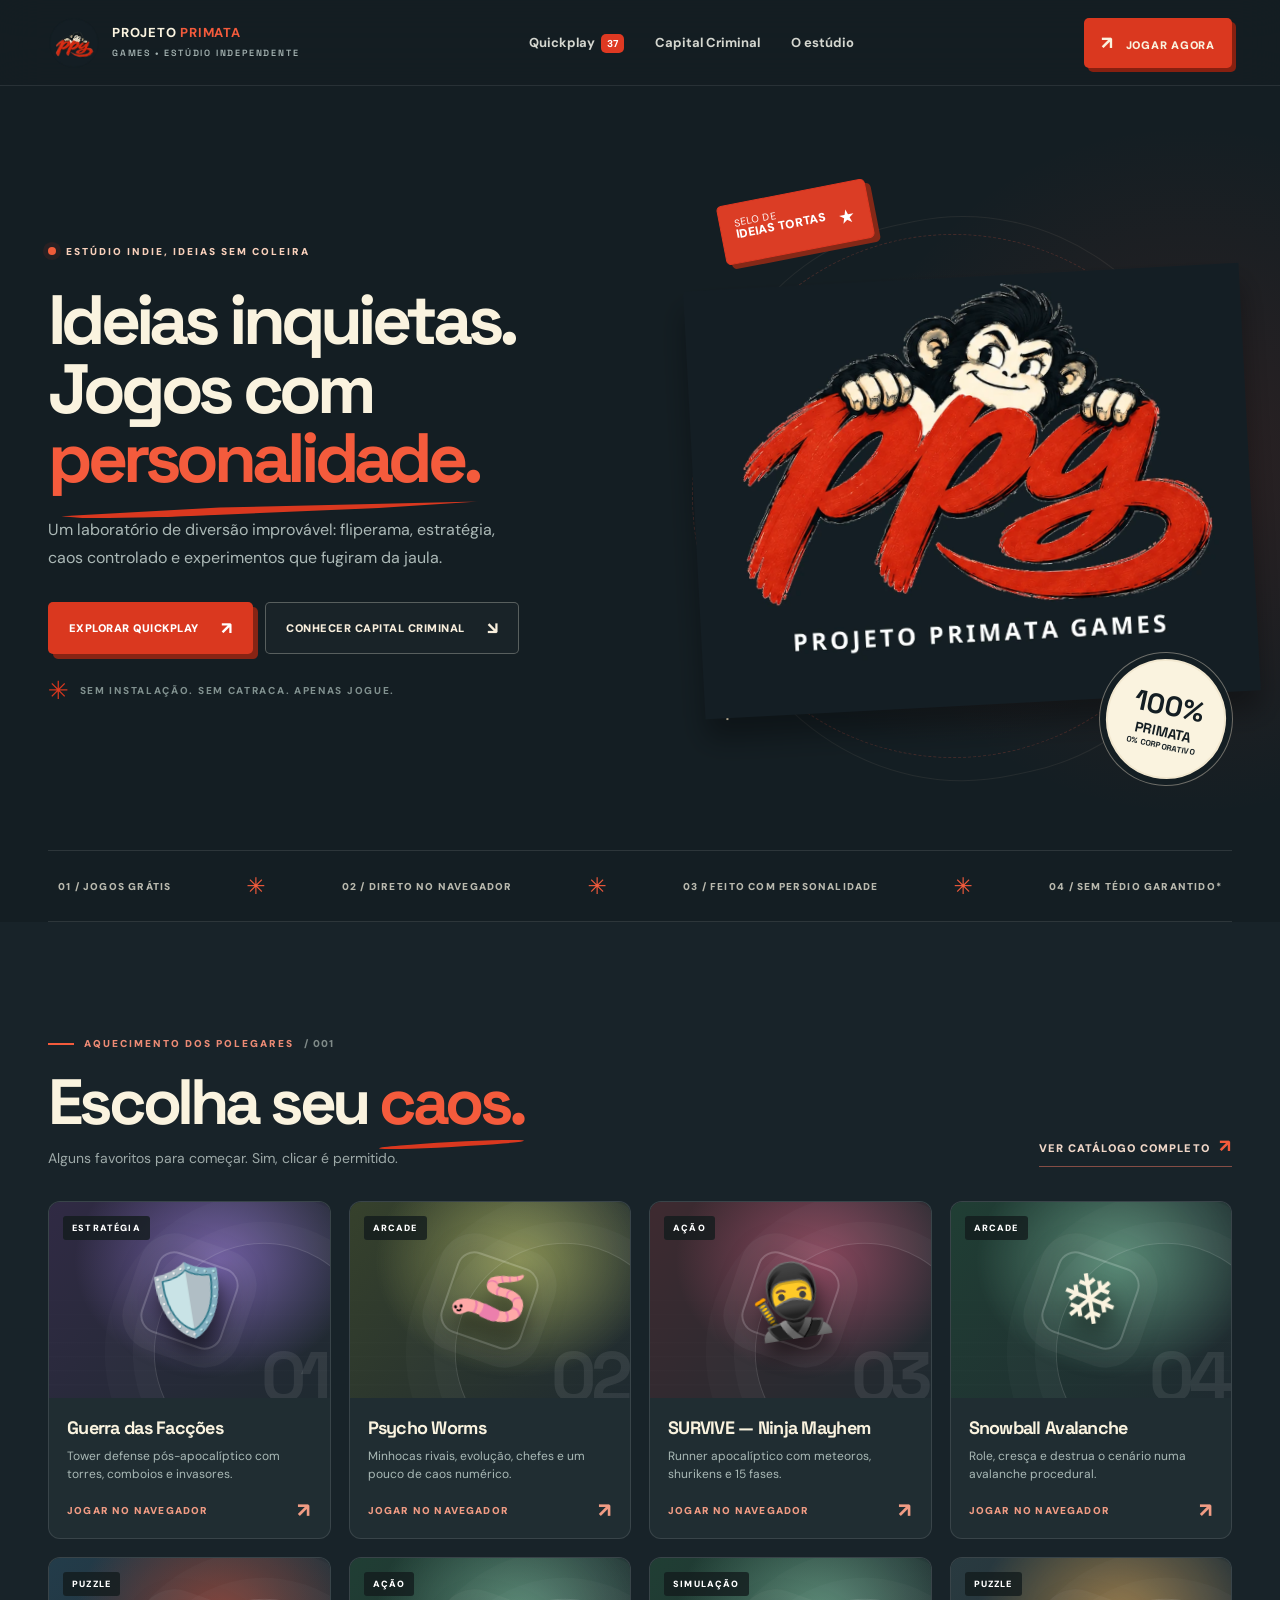
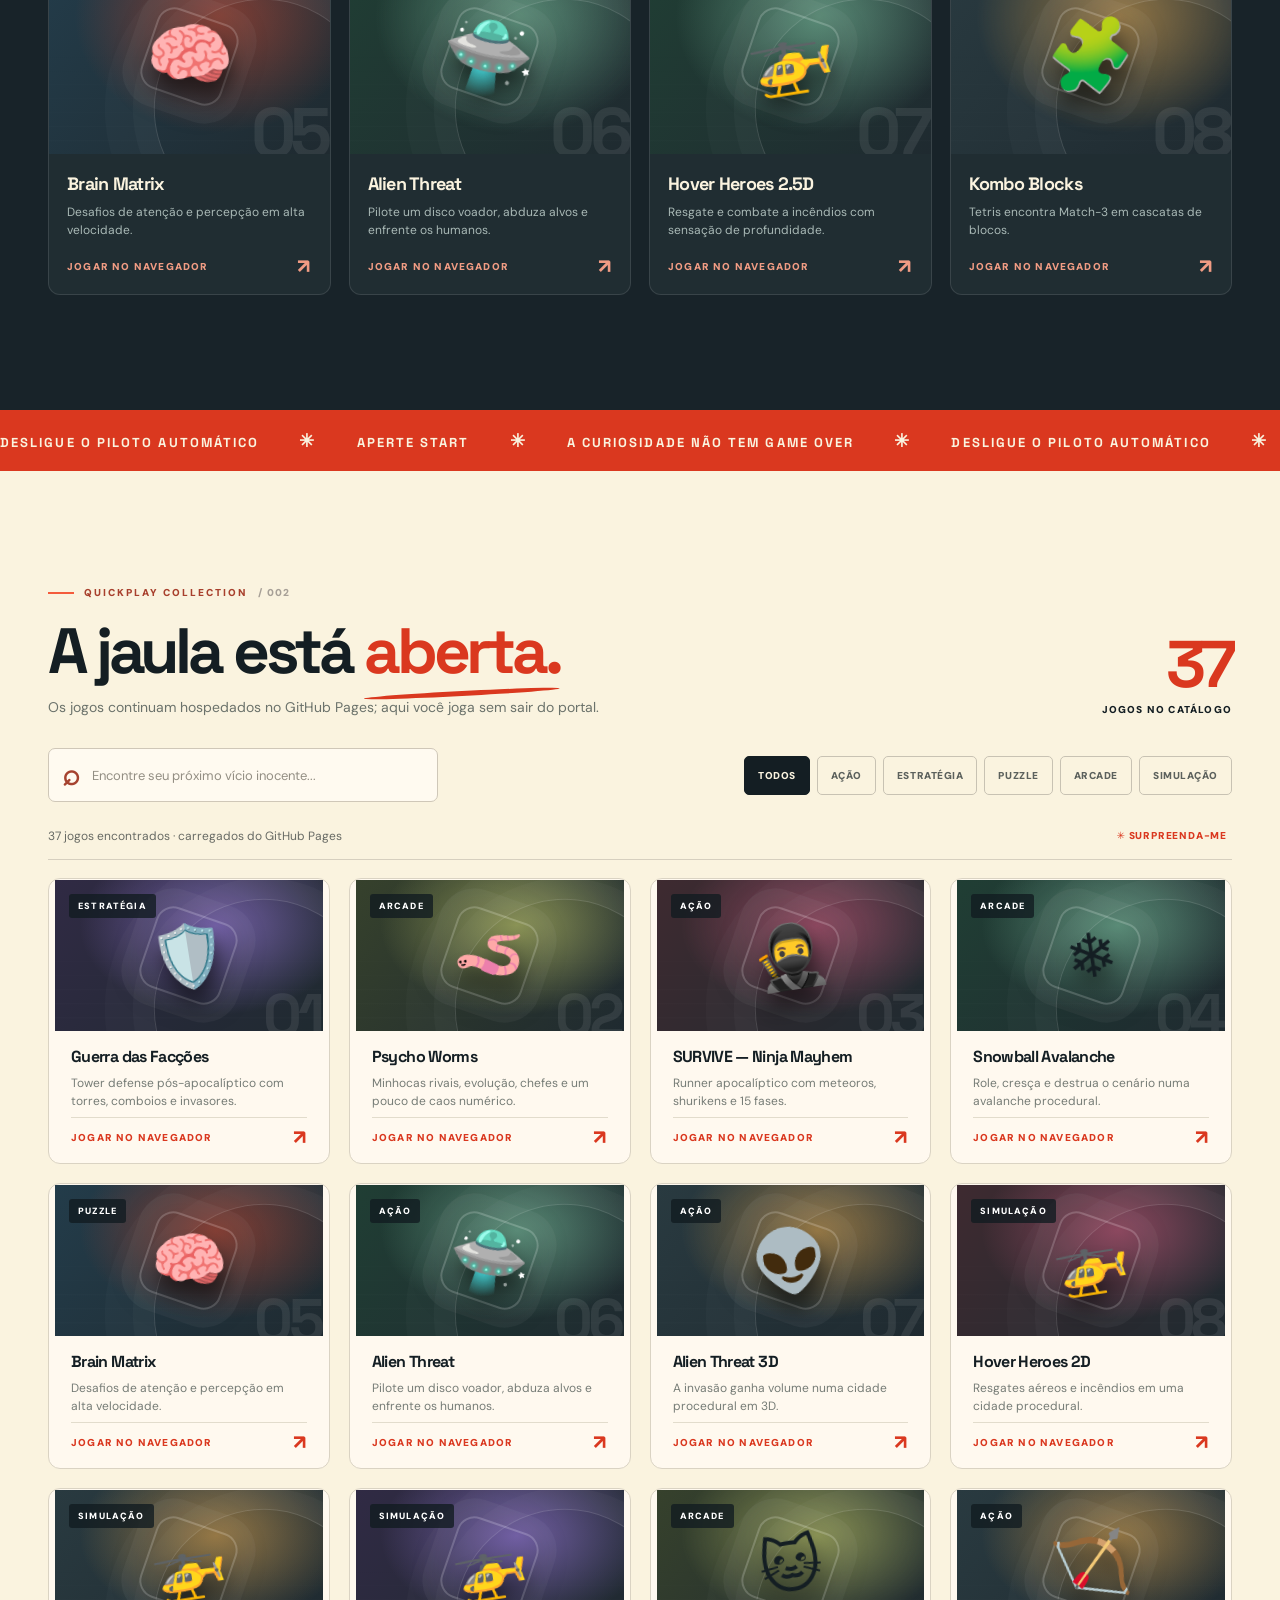
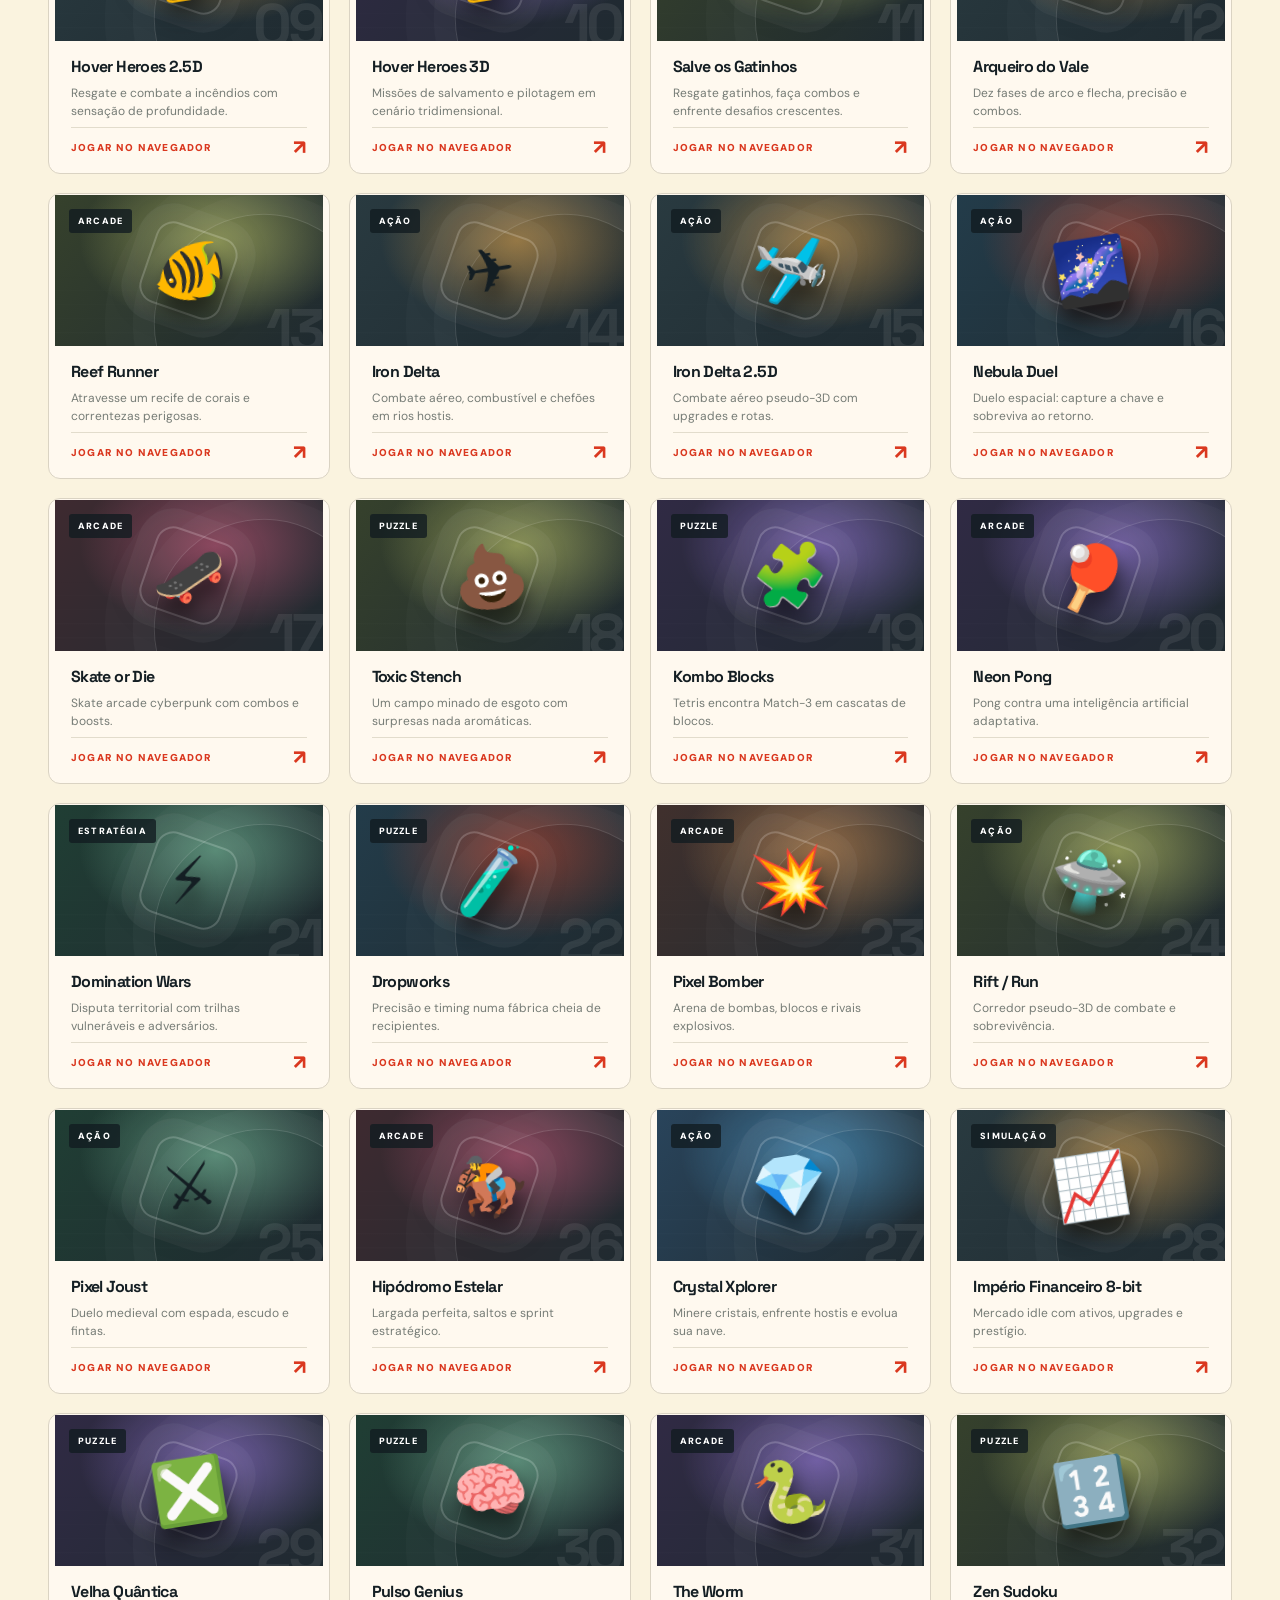
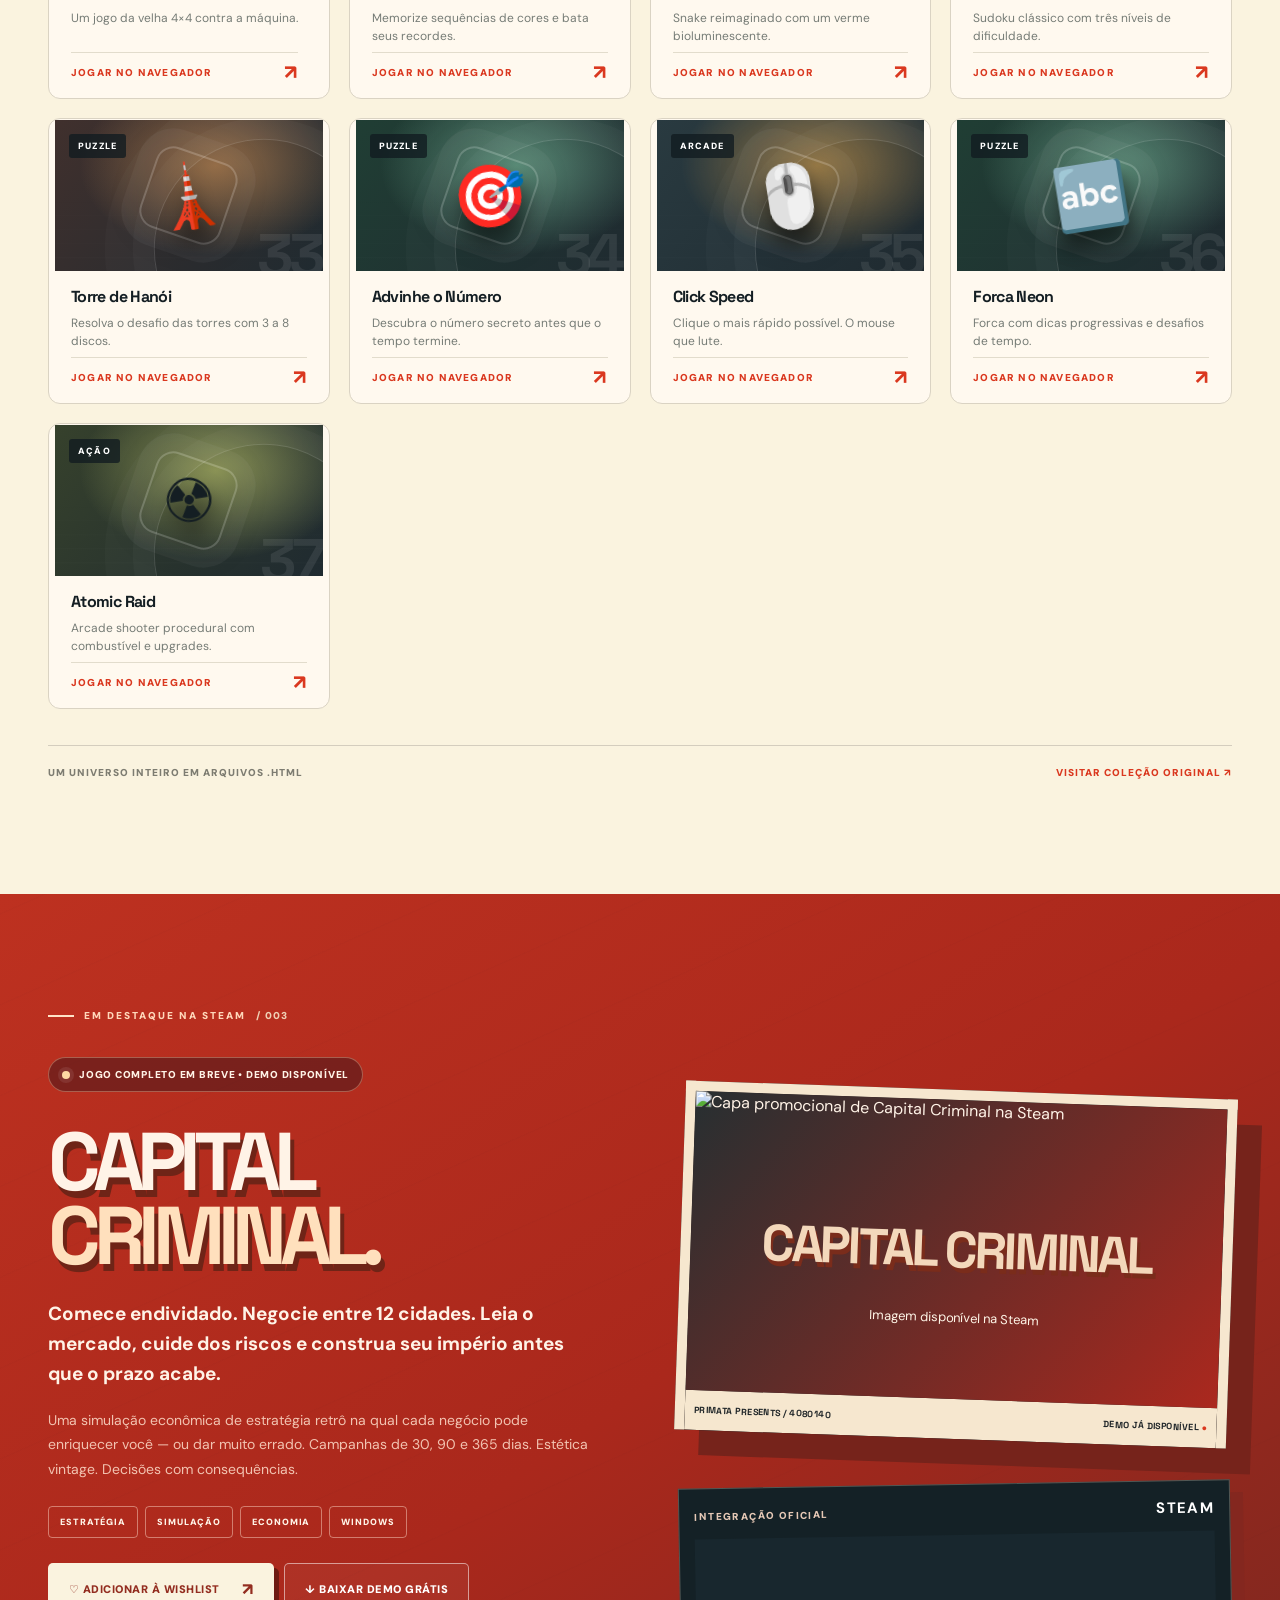
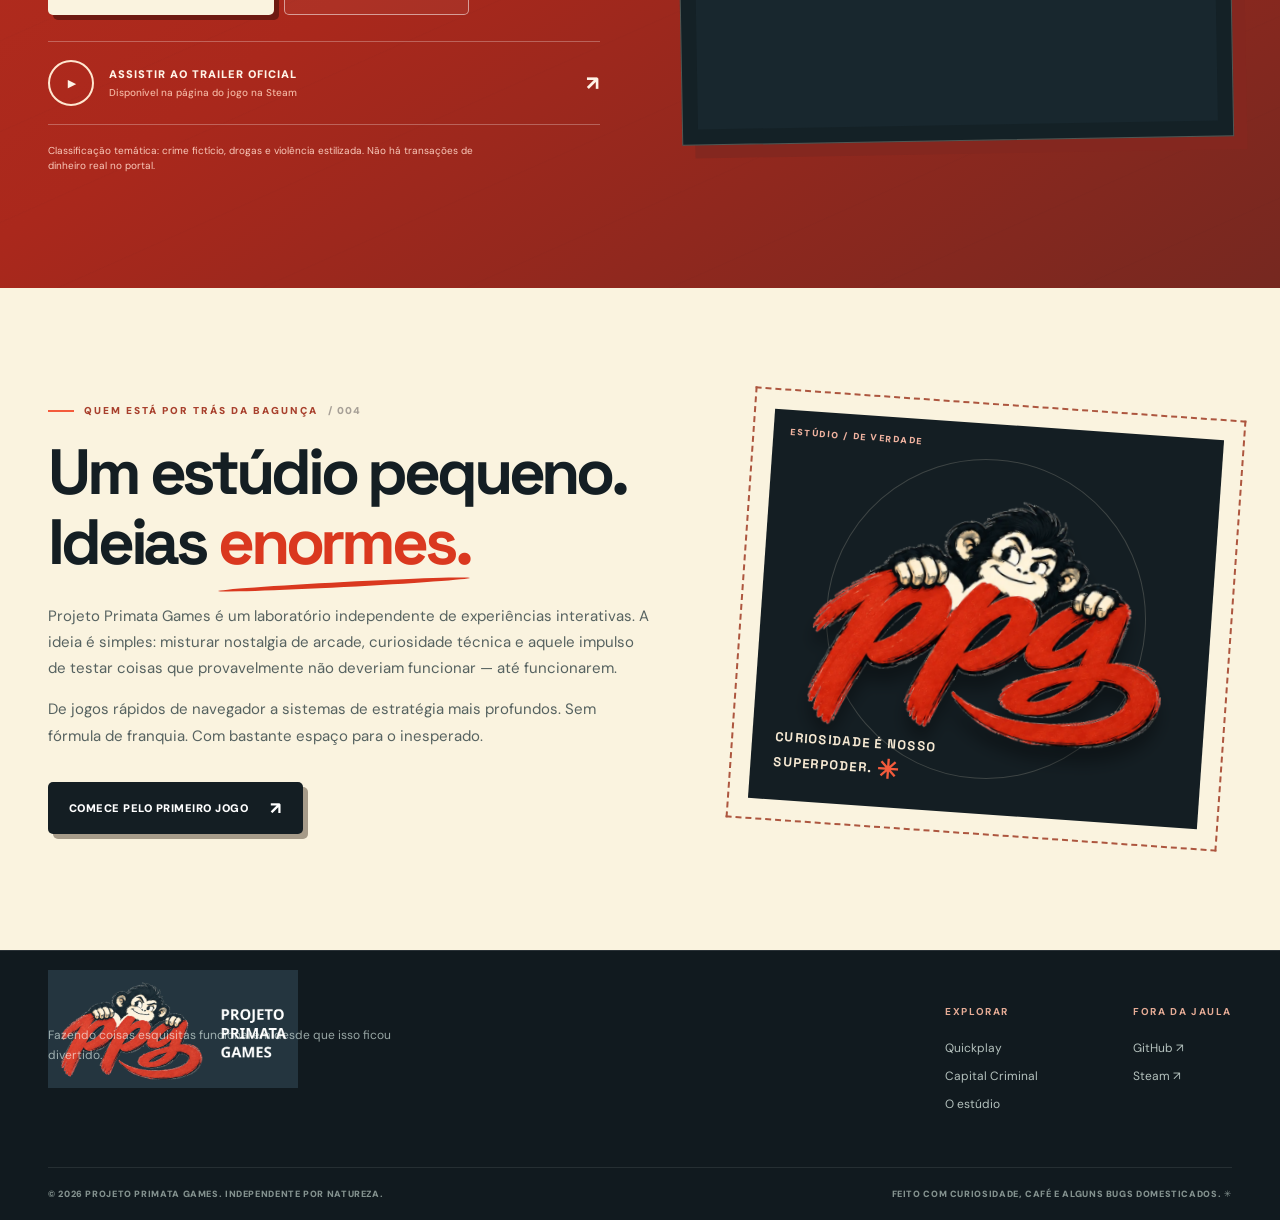
==== commit 9888b83b: "Fix Capital Criminal Steam promotional image URL" ====
--- a/index.html
+++ b/index.html
@@ -113,7 +113,7 @@
             <div class="mature-note">Classificação temática: crime fictício, drogas e violência estilizada. Não há transações de dinheiro real no portal.</div>
           </div>
           <div class="capital-media">
-            <div class="capital-frame"><div class="capital-image" role="img" aria-label="Arte promocional oficial de Capital Criminal, carregada da Steam"><img src="https://shared.fastly.steamstatic.com/store_item_assets/steam/apps/4080140/header.jpg" alt="Capa promocional de Capital Criminal na Steam" loading="lazy"></div><div class="capital-frame-bottom"><span>PRIMATA PRESENTS / 4080140</span><span>DEMO JÁ DISPONÍVEL <b>●</b></span></div></div>
+            <div class="capital-frame"><div class="capital-image" role="img" aria-label="Arte promocional oficial de Capital Criminal, carregada da Steam"><img src="https://shared.fastly.steamstatic.com/store_item_assets/steam/apps/4080140/3397589122838e57666e4f09ec6e9e7304e63346/header.jpg?t=1793239028" alt="Capa promocional de Capital Criminal na Steam" loading="lazy"></div><div class="capital-frame-bottom"><span>PRIMATA PRESENTS / 4080140</span><span>DEMO JÁ DISPONÍVEL <b>●</b></span></div></div>
             <div class="steam-widget-box"><div class="steam-caption"><span>INTEGRAÇÃO OFICIAL</span> <strong>STEAM</strong></div><iframe title="Widget oficial do Capital Criminal na Steam" src="https://store.steampowered.com/widget/4080140/?utm_source=projetoprimata.com&amp;utm_medium=website" loading="lazy" allow="encrypted-media" referrerpolicy="strict-origin-when-cross-origin"></iframe></div>
           </div>
         </div>
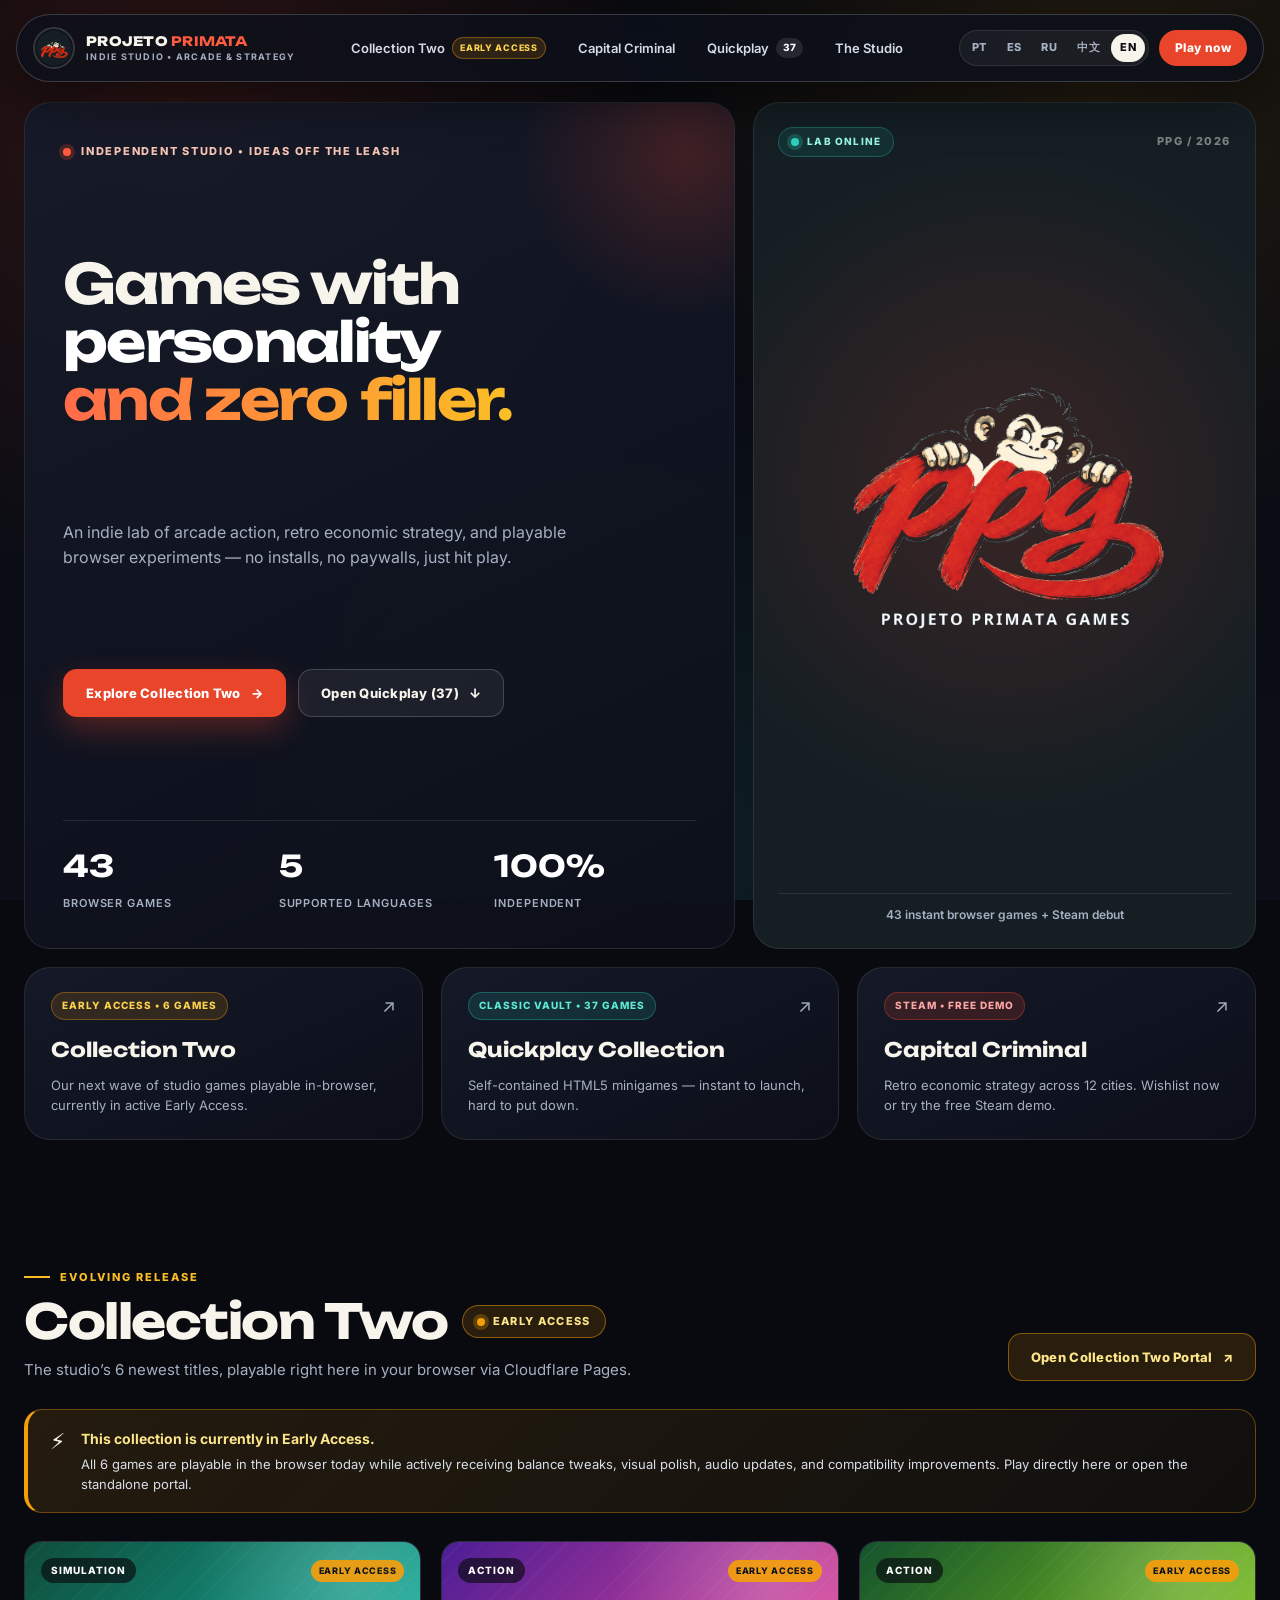
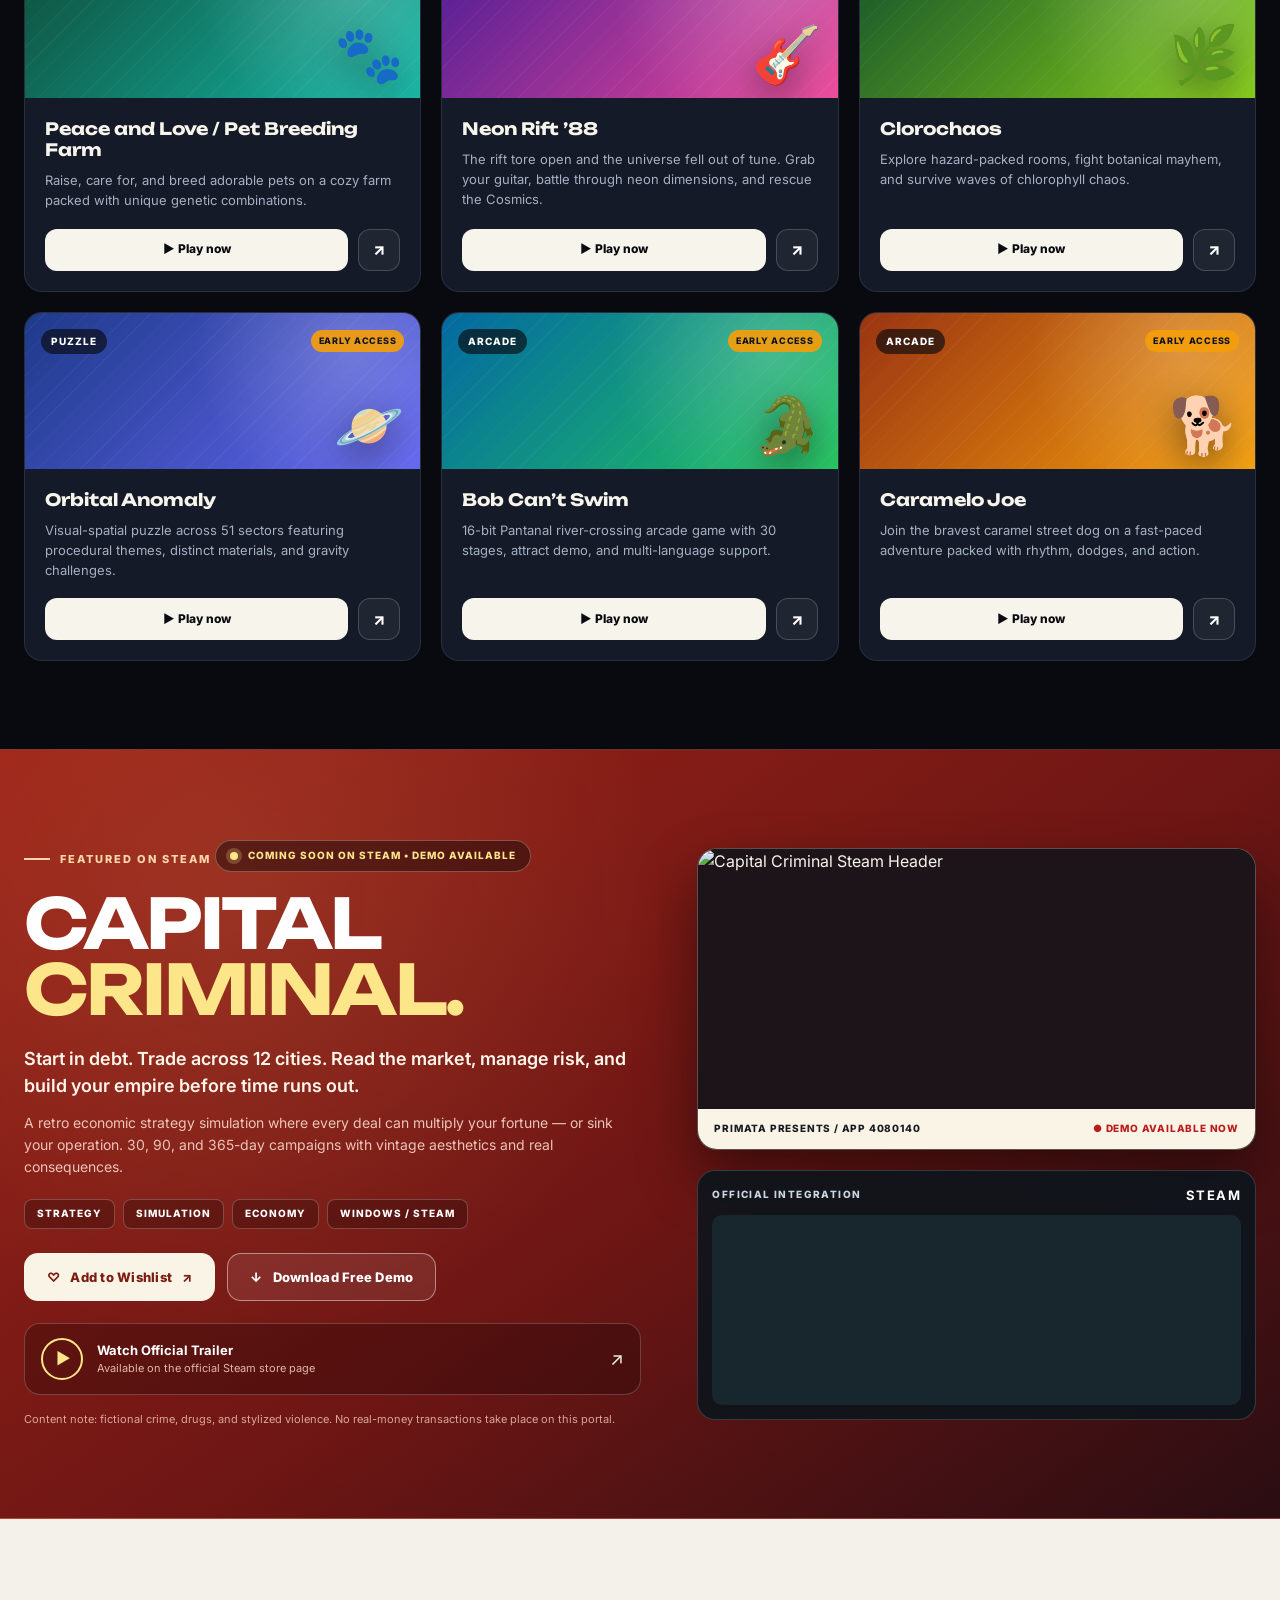
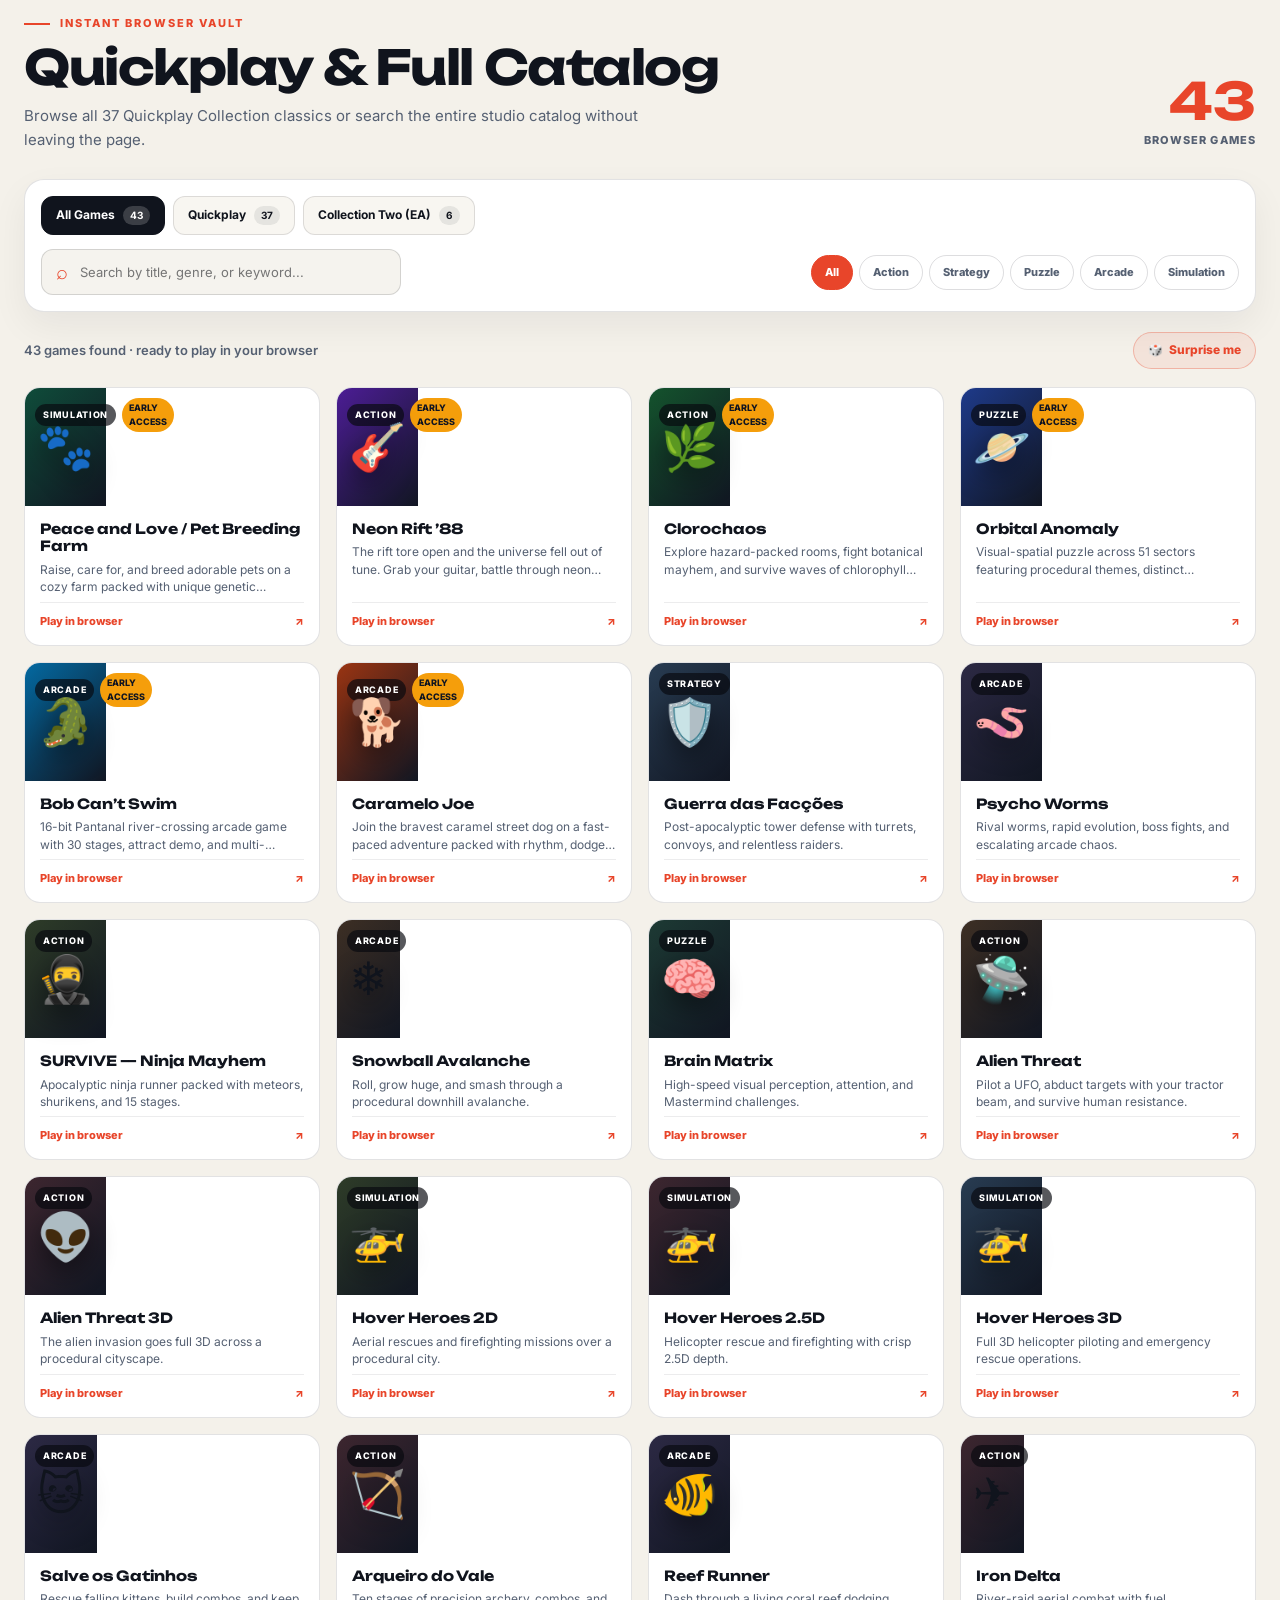
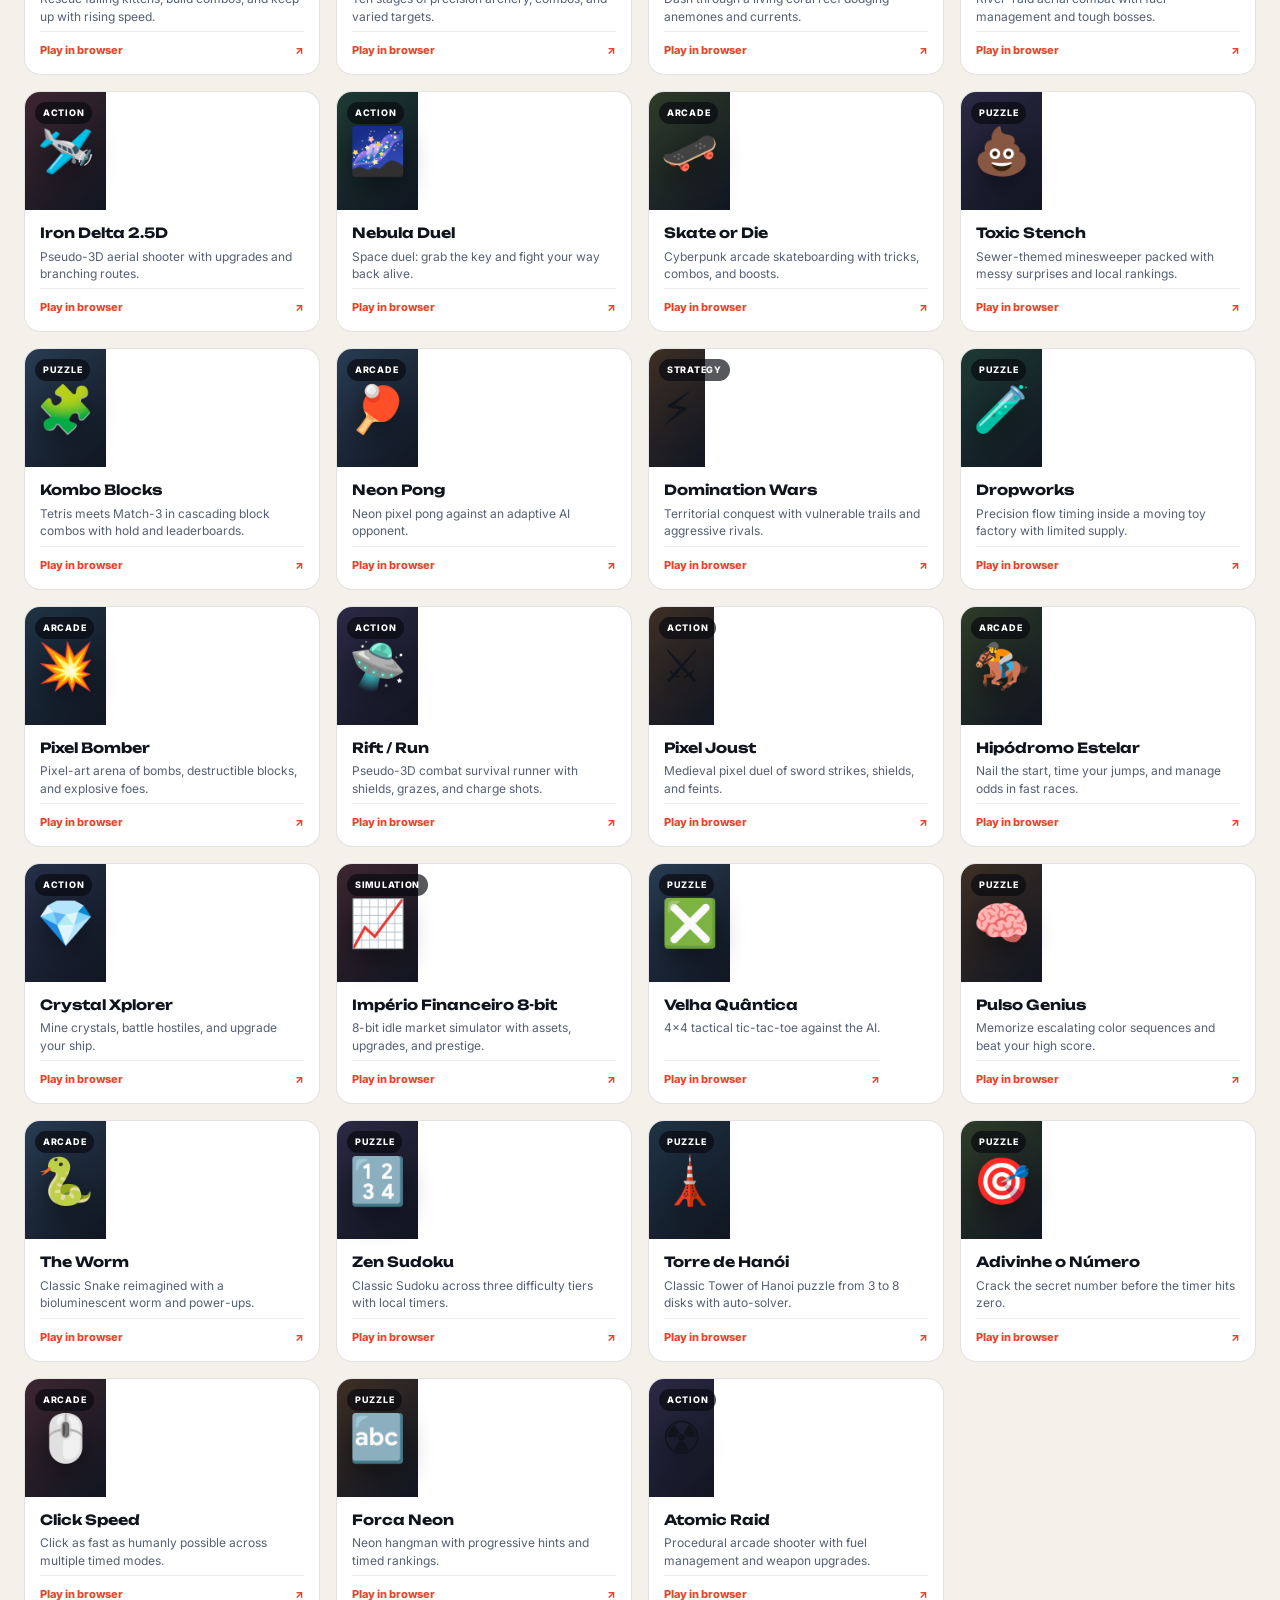
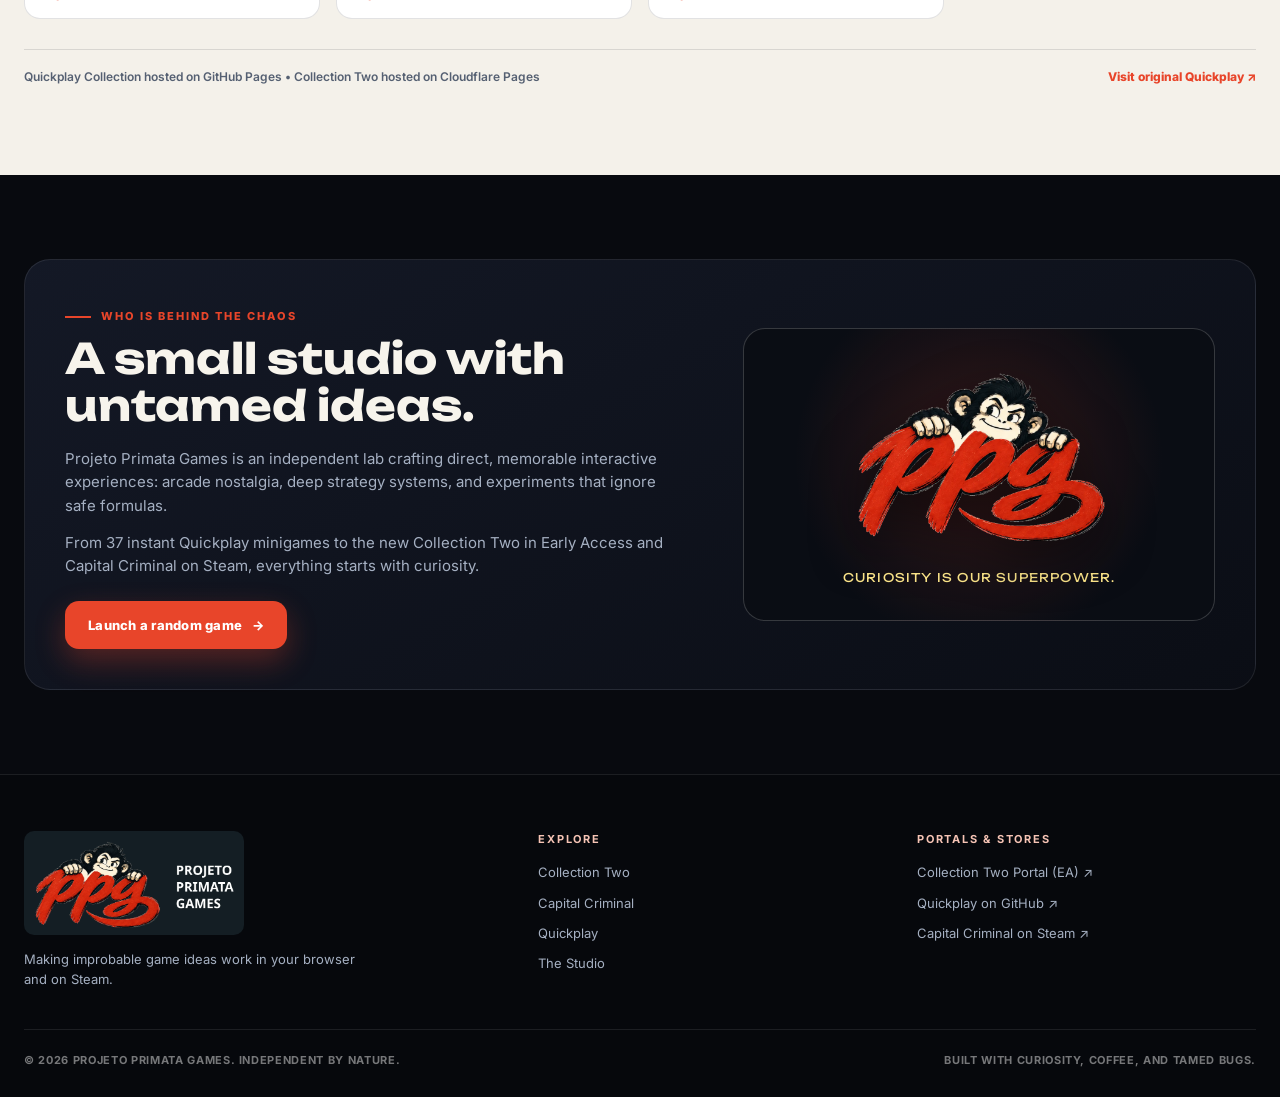
==== commit 1544b4c6: "Radical bento redesign with Collection Two (Early Access), Quickplay, Capital Criminal, and 5-langua" ====
--- a/index.html
+++ b/index.html
@@ -1,139 +1,426 @@
 <!doctype html>
-<html lang="pt-BR">
+<html lang="en-US">
 <head>
   <meta charset="utf-8">
   <meta name="viewport" content="width=device-width, initial-scale=1, viewport-fit=cover">
-  <meta name="theme-color" content="#141E23">
-  <meta name="description" content="Projeto Primata Games: um estúdio independente de jogos com personalidade. Jogue grátis a coleção Quickplay no navegador e descubra Capital Criminal na Steam.">
+  <meta name="theme-color" content="#090b10">
+  <meta name="description" content="Projeto Primata Games: indie game studio. Play Collection Two in Early Access, 37 Quickplay browser games, and discover Capital Criminal on Steam.">
   <meta name="robots" content="index,follow,max-image-preview:large">
   <meta property="og:type" content="website">
-  <meta property="og:locale" content="pt_BR">
   <meta property="og:site_name" content="Projeto Primata Games">
-  <meta property="og:title" content="Projeto Primata Games — ideias inquietas, jogos com personalidade">
-  <meta property="og:description" content="Jogue Quickplay de graça no navegador. Conheça Capital Criminal e experimente a demo na Steam.">
+  <meta property="og:title" content="Projeto Primata Games — Collection Two (Early Access), Quickplay & Capital Criminal">
+  <meta property="og:description" content="Play Collection Two (Early Access) and 37 Quickplay games in your browser. Discover Capital Criminal on Steam.">
   <meta property="og:url" content="https://projetoprimata.com/">
   <meta property="og:image" content="https://projetoprimata.com/assets/ppg-horizontal-light.webp">
   <link rel="canonical" href="https://projetoprimata.com/">
   <link rel="icon" href="/assets/favicon.ico" sizes="any">
   <link rel="apple-touch-icon" href="/assets/favicon-256.png">
+  <link rel="preconnect" href="https://fonts.googleapis.com">
+  <link rel="preconnect" href="https://fonts.gstatic.com" crossorigin>
+  <link rel="preconnect" href="https://primata-arcade.pages.dev" crossorigin>
   <link rel="preconnect" href="https://guilhermeprimata.github.io" crossorigin>
   <link rel="preconnect" href="https://shared.fastly.steamstatic.com" crossorigin>
-  <title>Projeto Primata Games — Quickplay & Capital Criminal</title>
+  <title>Projeto Primata Games — Collection Two (Early Access), Quickplay &amp; Capital Criminal</title>
   <link rel="stylesheet" href="./assets/styles.css">
   <script type="module" src="./assets/app.js"></script>
-  <script type="application/ld+json">{"@context":"https://schema.org","@type":"Organization","name":"Projeto Primata Games","url":"https://projetoprimata.com/","logo":"https://projetoprimata.com/assets/ppg-avatar.webp","sameAs":["https://github.com/guilhermeprimata/Quickplay_Collection","https://store.steampowered.com/app/4080140/Capital_Criminal/"]}</script>
+  <script type="application/ld+json">{"@context":"https://schema.org","@type":"Organization","name":"Projeto Primata Games","url":"https://projetoprimata.com/","logo":"https://projetoprimata.com/assets/ppg-avatar.webp","sameAs":["https://primata-arcade.pages.dev/","https://github.com/guilhermeprimata/Quickplay_Collection","https://store.steampowered.com/app/4080140/Capital_Criminal/"]}</script>
 </head>
 <body>
-  <div class="ambient-glow" aria-hidden="true"></div>
-  <a class="skip" href="#conteudo">Pular para o conteúdo</a>
-  <header class="site-header" id="topo">
-    <div class="header-inner container">
-      <a class="brand" href="#topo" aria-label="Projeto Primata Games — início">
-        <img src="./assets/ppg-avatar.webp" alt="" width="50" height="50">
-        <span>PROJETO <strong>PRIMATA</strong><small>GAMES • ESTÚDIO INDEPENDENTE</small></span>
+  <div class="bg-mesh" aria-hidden="true"></div>
+  <a class="skip-link" href="#conteudo" data-i18n="skipToContent">Skip to content</a>
+
+  <header class="topbar-wrap" id="topo">
+    <div class="topbar container">
+      <a class="brand" href="#topo" aria-label="Projeto Primata Games">
+        <img src="./assets/ppg-avatar.webp" alt="" width="44" height="44">
+        <span class="brand-text">
+          <span class="brand-name">PROJETO <strong>PRIMATA</strong></span>
+          <small data-i18n="brandSub">INDIE STUDIO • ARCADE &amp; STRATEGY</small>
+        </span>
       </a>
-      <nav class="desktop-nav" aria-label="Navegação principal">
-        <a href="#jogos">Quickplay <span class="nav-chip" id="headerCount">37</span></a>
-        <a href="#capital-criminal">Capital Criminal</a>
-        <a href="#estudio">O estúdio</a>
+
+      <nav class="nav-links" aria-label="Primary navigation">
+        <a href="#colecao-dois" class="nav-link">
+          <span data-i18n="navColecao2">Collection Two</span>
+          <span class="pill-ea" data-i18n="navEarlyAccess">EARLY ACCESS</span>
+        </a>
+        <a href="#capital-criminal" class="nav-link" data-i18n="navCapital">Capital Criminal</a>
+        <a href="#quickplay" class="nav-link">
+          <span data-i18n="navQuickplay">Quickplay</span>
+          <span class="pill-count" id="navQpCount">37</span>
+        </a>
+        <a href="#estudio" class="nav-link" data-i18n="navStudio">The Studio</a>
       </nav>
-      <div class="header-actions">
-        <a class="header-cta" href="#jogos"><span aria-hidden="true">↗</span> JOGAR AGORA</a>
-        <button class="menu-toggle" id="menuToggle" type="button" aria-controls="mobileNav" aria-expanded="false" aria-label="Abrir menu"><span></span><span></span><span></span></button>
-      </div>
-    </div>
-    <nav class="mobile-nav" id="mobileNav" aria-label="Menu móvel" hidden>
-      <a href="#jogos">Explorar jogos</a><a href="#capital-criminal">Capital Criminal</a><a href="#estudio">Sobre o estúdio</a>
-    </nav>
+
+      <div class="topbar-right">
+        <div class="lang-switcher" id="langSwitcher" role="group" data-i18n-aria="langLabel" aria-label="Language"></div>
+        <a class="cta-mini" href="#colecao-dois" data-i18n="navPlayNow">Play now</a>
+        <button class="menu-btn" id="menuToggle" type="button" aria-controls="mobileDrawer" aria-expanded="false" aria-label="Open menu">
+          <span></span><span></span><span></span>
+        </button>
+      </div>
+    </div>
+
+    <div class="mobile-drawer" id="mobileDrawer" hidden>
+      <nav class="mobile-links" aria-label="Mobile navigation">
+        <a href="#colecao-dois">
+          <span data-i18n="navColecao2">Collection Two</span>
+          <span class="pill-ea" data-i18n="navEarlyAccess">EARLY ACCESS</span>
+        </a>
+        <a href="#capital-criminal" data-i18n="navCapital">Capital Criminal</a>
+        <a href="#quickplay" data-i18n="navQuickplay">Quickplay</a>
+        <a href="#estudio" data-i18n="navStudio">The Studio</a>
+      </nav>
+      <div class="mobile-lang-row">
+        <span class="mobile-lang-label" data-i18n="langLabel">Language</span>
+        <div class="lang-switcher lang-switcher-mobile" id="langSwitcherMobile" role="group" aria-label="Language"></div>
+      </div>
+    </div>
   </header>
+
   <main id="conteudo">
+    <!-- BENTO HERO -->
     <section class="hero container" aria-labelledby="heroTitle">
-      <div class="hero-main">
-        <div class="hero-copy">
-          <div class="eyebrow"><span class="live-dot"></span> ESTÚDIO INDIE, IDEIAS SEM COLEIRA</div>
-          <h1 id="heroTitle">Ideias inquietas.<br><em>Jogos com</em><br><span>personalidade.</span></h1>
-          <p>Um laboratório de diversão improvável: fliperama, estratégia, caos controlado e experimentos que fugiram da jaula.</p>
-          <div class="hero-buttons">
-            <a class="btn btn-red" href="#jogos">EXPLORAR QUICKPLAY <span aria-hidden="true">↗</span></a>
-            <a class="btn btn-outline" href="#capital-criminal">CONHECER CAPITAL CRIMINAL <span aria-hidden="true">↘</span></a>
-          </div>
-          <div class="hero-footnote"><span class="starburst" aria-hidden="true">✳</span> SEM INSTALAÇÃO. SEM CATRACA. APENAS JOGUE.</div>
-        </div>
-        <div class="hero-art" aria-label="Marca original Projeto Primata Games">
-          <div class="hero-orbit orbit-one"></div><div class="hero-orbit orbit-two"></div>
-          <div class="sticker sticker-top">SELO DE<br><strong>IDEIAS TORTAS</strong> <span>★</span></div>
-          <img class="hero-logo" src="./assets/ppg-vertical-dark.webp" width="920" height="708" alt="Logo oficial Projeto Primata Games: macaco curioso segurando a inscrição vermelha PPG">
-          <span class="hero-art-mark mark-a" aria-hidden="true">✴</span><span class="hero-art-mark mark-b" aria-hidden="true">+</span>
-          <div class="sticker sticker-bottom">100%<strong>PRIMATA</strong><small>0% CORPORATIVO</small></div>
-        </div>
-      </div>
-      <div class="hero-strip" aria-label="Características"><span>01 / JOGOS GRÁTIS</span><i aria-hidden="true">✳</i><span>02 / DIRETO NO NAVEGADOR</span><i aria-hidden="true">✳</i><span>03 / FEITO COM PERSONALIDADE</span><i aria-hidden="true">✳</i><span>04 / SEM TÉDIO GARANTIDO*</span></div>
+      <div class="bento-hero">
+        <div class="bento-tile bento-main">
+          <div class="eyebrow">
+            <span class="pulse-dot" aria-hidden="true"></span>
+            <span data-i18n="heroEyebrow">INDEPENDENT STUDIO • IDEAS OFF THE LEASH</span>
+          </div>
+          <h1 id="heroTitle">
+            <span data-i18n="heroTitle1">Games with</span><br>
+            <em data-i18n="heroTitle2">personality</em><br>
+            <span class="accent-text" data-i18n="heroTitle3">and zero filler.</span>
+          </h1>
+          <p class="hero-lead" data-i18n="heroLead">
+            An indie lab of arcade action, retro economic strategy, and playable browser experiments — no installs, no paywalls, just hit play.
+          </p>
+          <div class="hero-actions">
+            <a class="btn btn-primary" href="#colecao-dois">
+              <span data-i18n="heroCtaPrimary">Explore Collection Two</span>
+              <span class="btn-arrow" aria-hidden="true">→</span>
+            </a>
+            <a class="btn btn-ghost" href="#quickplay">
+              <span data-i18n="heroCtaSecondary">Open Quickplay (37)</span>
+              <span class="btn-arrow" aria-hidden="true">↓</span>
+            </a>
+          </div>
+          <div class="hero-stats">
+            <div class="stat-box">
+              <strong id="heroTotalGames">43</strong>
+              <span data-i18n="heroStatGames">Browser games</span>
+            </div>
+            <div class="stat-box">
+              <strong>5</strong>
+              <span data-i18n="heroStatLangs">Supported languages</span>
+            </div>
+            <div class="stat-box">
+              <strong>100%</strong>
+              <span data-i18n="heroStatIndie">Independent</span>
+            </div>
+          </div>
+        </div>
+
+        <div class="bento-tile bento-mascot" aria-label="Projeto Primata Games">
+          <div class="mascot-top">
+            <span class="status-pill"><span class="pulse-dot dot-mint" aria-hidden="true"></span><span data-i18n="heroMascotBadge">LAB ONLINE</span></span>
+            <span class="mono-tag">PPG / 2026</span>
+          </div>
+          <div class="mascot-stage">
+            <img src="./assets/ppg-vertical-dark.webp" width="920" height="708" alt="Projeto Primata Games">
+          </div>
+          <div class="mascot-footer">
+            <span data-i18n="heroMascotCaption">43 instant browser games + Steam debut</span>
+          </div>
+        </div>
+
+        <a class="bento-tile pillar-card pillar-c2" href="#colecao-dois">
+          <div class="pillar-top">
+            <span class="pillar-tag tag-amber" data-i18n="pillarC2Tag">EARLY ACCESS • 6 GAMES</span>
+            <span class="pillar-arrow" aria-hidden="true">↗</span>
+          </div>
+          <h2 data-i18n="pillarC2Title">Collection Two</h2>
+          <p data-i18n="pillarC2Desc">Our next wave of studio games playable in-browser, currently in active Early Access.</p>
+        </a>
+
+        <a class="bento-tile pillar-card pillar-qp" href="#quickplay">
+          <div class="pillar-top">
+            <span class="pillar-tag tag-mint" data-i18n="pillarQpTag">CLASSIC VAULT • 37 GAMES</span>
+            <span class="pillar-arrow" aria-hidden="true">↗</span>
+          </div>
+          <h2 data-i18n="pillarQpTitle">Quickplay Collection</h2>
+          <p data-i18n="pillarQpDesc">Self-contained HTML5 minigames — instant to launch, hard to put down.</p>
+        </a>
+
+        <a class="bento-tile pillar-card pillar-cc" href="#capital-criminal">
+          <div class="pillar-top">
+            <span class="pillar-tag tag-red" data-i18n="pillarCcTag">STEAM • FREE DEMO</span>
+            <span class="pillar-arrow" aria-hidden="true">↗</span>
+          </div>
+          <h2 data-i18n="pillarCcTitle">Capital Criminal</h2>
+          <p data-i18n="pillarCcDesc">Retro economic strategy across 12 cities. Wishlist now or try the free Steam demo.</p>
+        </a>
+      </div>
     </section>
 
-    <section class="featured section-pad" aria-labelledby="featuredTitle">
+    <!-- SECTION 1: COLEÇÃO DOIS (EARLY ACCESS) -->
+    <section class="section-c2" id="colecao-dois" aria-labelledby="c2Title">
       <div class="container">
-        <div class="section-kicker"><span class="kicker-line"></span> AQUECIMENTO DOS POLEGARES <span class="muted-num">/ 001</span></div>
-        <div class="section-heading"><div><h2 id="featuredTitle">Escolha seu <span class="ink-underline">caos.</span></h2><p>Alguns favoritos para começar. Sim, clicar é permitido.</p></div><a class="text-link" href="#jogos">VER CATÁLOGO COMPLETO <span aria-hidden="true">↗</span></a></div>
-        <div class="featured-grid" id="featuredGrid"><!-- JS: cards da coleção real --></div>
+        <div class="section-head">
+          <div>
+            <div class="kicker kicker-amber">
+              <span class="kicker-bar"></span>
+              <span data-i18n="c2Kicker">EVOLVING RELEASE</span>
+            </div>
+            <div class="title-with-badge">
+              <h2 id="c2Title" data-i18n="c2Title">Collection Two</h2>
+              <span class="ea-badge-lg">
+                <span class="pulse-dot dot-amber" aria-hidden="true"></span>
+                <span data-i18n="c2EaBadge">EARLY ACCESS</span>
+              </span>
+            </div>
+            <p class="section-sub" data-i18n="c2Subtitle">The studio’s 6 newest titles, playable right here in your browser via Cloudflare Pages.</p>
+          </div>
+          <a class="btn btn-amber-outline" href="https://primata-arcade.pages.dev/" target="_blank" rel="noopener noreferrer">
+            <span data-i18n="c2PortalBtn">Open Collection Two Portal</span>
+            <span aria-hidden="true">↗</span>
+          </a>
+        </div>
+
+        <div class="ea-callout" role="note">
+          <div class="ea-callout-icon" aria-hidden="true">⚡</div>
+          <div>
+            <strong data-i18n="c2NoticeTitle">This collection is currently in Early Access.</strong>
+            <p data-i18n="c2NoticeBody">All 6 games are playable in the browser today while actively receiving balance tweaks, visual polish, audio updates, and compatibility improvements.</p>
+          </div>
+        </div>
+
+        <div class="c2-grid" id="colecao2Grid"></div>
       </div>
     </section>
 
-    <div class="ticker" aria-hidden="true"><div class="ticker-content">DESLIGUE O PILOTO AUTOMÁTICO <span>✳</span> APERTE START <span>✳</span> A CURIOSIDADE NÃO TEM GAME OVER <span>✳</span> DESLIGUE O PILOTO AUTOMÁTICO <span>✳</span> APERTE START <span>✳</span> A CURIOSIDADE NÃO TEM GAME OVER <span>✳</span></div></div>
-
-    <section class="catalog section-pad" id="jogos" aria-labelledby="catalogTitle">
+    <!-- SECTION 2: CAPITAL CRIMINAL (STEAM) -->
+    <section class="section-cc" id="capital-criminal" aria-labelledby="ccTitle">
       <div class="container">
-        <div class="section-kicker"><span class="kicker-line"></span> QUICKPLAY COLLECTION <span class="muted-num">/ 002</span></div>
-        <div class="section-heading heading-catalog"><div><h2 id="catalogTitle">A jaula está <span class="ink-underline">aberta.</span></h2><p>Os jogos continuam hospedados no GitHub Pages; aqui você joga sem sair do portal.</p></div><div class="count-block"><strong id="totalGames">37</strong><span>JOGOS NO CATÁLOGO</span></div></div>
-        <div class="catalog-toolbar">
-          <label class="search-control"><span class="search-icon" aria-hidden="true">⌕</span><span class="sr-only">Pesquisar jogos</span><input type="search" id="gameSearch" autocomplete="off" placeholder="Encontre seu próximo vício inocente..."></label>
-          <div class="filter-scroll"><div class="filter-list" id="filters" role="group" aria-label="Filtrar jogos por gênero"><button type="button" data-filter="todos" class="is-active" aria-pressed="true">TODOS</button><button type="button" data-filter="acao" aria-pressed="false">AÇÃO</button><button type="button" data-filter="estrategia" aria-pressed="false">ESTRATÉGIA</button><button type="button" data-filter="puzzle" aria-pressed="false">PUZZLE</button><button type="button" data-filter="arcade" aria-pressed="false">ARCADE</button><button type="button" data-filter="simulacao" aria-pressed="false">SIMULAÇÃO</button></div></div>
-        </div>
-        <div class="results-meta"><span id="resultsText" role="status" aria-live="polite">Carregando catálogo…</span><button class="surprise-button" id="randomGame" type="button">✳ SURPREENDA-ME</button></div>
-        <div class="games-grid" id="gamesGrid"></div>
-        <div class="empty-state" id="emptyState" hidden><strong>Nem o macaco achou esse jogo.</strong><p>Tente outro termo ou limpe os filtros.</p><button type="button" class="btn btn-outline" id="resetFilters">LIMPAR BUSCA</button></div>
-        <div class="catalog-tail"><span>UM UNIVERSO INTEIRO EM ARQUIVOS .HTML</span><a href="https://guilhermeprimata.github.io/Quickplay_Collection/" target="_blank" rel="noopener noreferrer">VISITAR COLEÇÃO ORIGINAL ↗</a></div>
+        <div class="cc-grid">
+          <div class="cc-copy">
+            <div class="kicker kicker-light">
+              <span class="kicker-bar"></span>
+              <span data-i18n="ccKicker">FEATURED ON STEAM</span>
+            </div>
+            <div class="cc-status">
+              <span class="pulse-dot dot-cream" aria-hidden="true"></span>
+              <span data-i18n="ccBadge">COMING SOON ON STEAM • DEMO AVAILABLE</span>
+            </div>
+            <h2 id="ccTitle">CAPITAL<br><em>CRIMINAL.</em></h2>
+            <p class="cc-lead" data-i18n="ccLead">Start in debt. Trade across 12 cities. Read the market, manage risk, and build your empire before time runs out.</p>
+            <p class="cc-desc" data-i18n="ccDesc">A retro economic strategy simulation where every deal can multiply your fortune — or sink your operation.</p>
+            <div class="cc-tags">
+              <span data-i18n="ccTag1">STRATEGY</span>
+              <span data-i18n="ccTag2">SIMULATION</span>
+              <span data-i18n="ccTag3">ECONOMY</span>
+              <span data-i18n="ccTag4">WINDOWS / STEAM</span>
+            </div>
+            <div class="cc-actions">
+              <a class="btn btn-cream" href="https://store.steampowered.com/app/4080140/Capital_Criminal/?utm_source=projetoprimata.com&amp;utm_medium=website&amp;utm_campaign=wishlist" target="_blank" rel="noopener noreferrer">
+                <span>♡</span> <span data-i18n="ccWishlist">Add to Wishlist</span> <span aria-hidden="true">↗</span>
+              </a>
+              <a class="btn btn-light-outline" href="https://store.steampowered.com/app/5210610/Capital_Criminal_Demo/?utm_source=projetoprimata.com&amp;utm_medium=website&amp;utm_campaign=demo" target="_blank" rel="noopener noreferrer">
+                <span>↓</span> <span data-i18n="ccDemo">Download Free Demo</span>
+              </a>
+            </div>
+            <a class="cc-trailer" href="https://store.steampowered.com/app/4080140/Capital_Criminal/?utm_source=projetoprimata.com&amp;utm_medium=website&amp;utm_campaign=trailer" target="_blank" rel="noopener noreferrer">
+              <span class="trailer-play" aria-hidden="true">▶</span>
+              <span>
+                <strong data-i18n="ccTrailer">Watch Official Trailer</strong>
+                <small data-i18n="ccTrailerSub">Available on the official Steam store page</small>
+              </span>
+              <span class="trailer-arrow" aria-hidden="true">↗</span>
+            </a>
+            <p class="cc-mature" data-i18n="ccMature">Content note: fictional crime, drugs, and stylized violence. No real-money transactions take place on this portal.</p>
+          </div>
+
+          <div class="cc-media">
+            <div class="cc-poster">
+              <div class="cc-image" role="img" aria-label="Capital Criminal Steam cover">
+                <img src="https://shared.fastly.steamstatic.com/store_item_assets/steam/apps/4080140/3397589122838e57666e4f09ec6e9e7304e63346/header.jpg?t=1793239028" alt="Capital Criminal Steam Header" loading="lazy">
+              </div>
+              <div class="cc-poster-bar">
+                <span data-i18n="ccFrameLeft">PRIMATA PRESENTS / APP 4080140</span>
+                <span class="cc-poster-live">● <span data-i18n="ccFrameRight">DEMO AVAILABLE NOW</span></span>
+              </div>
+            </div>
+
+            <div class="steam-box">
+              <div class="steam-box-head">
+                <span data-i18n="ccSteamCaption">OFFICIAL INTEGRATION</span>
+                <strong>STEAM</strong>
+              </div>
+              <iframe title="Capital Criminal Steam Widget" src="https://store.steampowered.com/widget/4080140/?utm_source=projetoprimata.com&amp;utm_medium=website" loading="lazy" allow="encrypted-media" referrerpolicy="strict-origin-when-cross-origin"></iframe>
+            </div>
+          </div>
+        </div>
       </div>
     </section>
 
-    <section class="capital section-pad" id="capital-criminal" aria-labelledby="capitalTitle">
+    <!-- SECTION 3: QUICKPLAY & FULL CATALOG -->
+    <section class="section-qp" id="quickplay" aria-labelledby="qpTitle">
       <div class="container">
-        <div class="section-kicker light-kicker"><span class="kicker-line"></span> EM DESTAQUE NA STEAM <span class="muted-num">/ 003</span></div>
-        <div class="capital-layout">
-          <div class="capital-copy">
-            <div class="capital-badge"><span class="live-dot"></span> JOGO COMPLETO EM BREVE • DEMO DISPONÍVEL</div>
-            <h2 id="capitalTitle">CAPITAL<br><em>CRIMINAL.</em></h2>
-            <p class="capital-lead">Comece endividado. Negocie entre 12 cidades. Leia o mercado, cuide dos riscos e construa seu império antes que o prazo acabe.</p>
-            <p class="capital-desc">Uma simulação econômica de estratégia retrô na qual cada negócio pode enriquecer você — ou dar muito errado. Campanhas de 30, 90 e 365 dias. Estética vintage. Decisões com consequências.</p>
-            <div class="capital-tags"><span>ESTRATÉGIA</span><span>SIMULAÇÃO</span><span>ECONOMIA</span><span>WINDOWS</span></div>
-            <div class="capital-actions">
-              <a class="btn btn-cream" href="https://store.steampowered.com/app/4080140/Capital_Criminal/?utm_source=projetoprimata.com&utm_medium=website&utm_campaign=wishlist" target="_blank" rel="noopener noreferrer">♡ ADICIONAR À WISHLIST <span aria-hidden="true">↗</span></a>
-              <a class="btn btn-capital-outline" href="https://store.steampowered.com/app/5210610/Capital_Criminal_Demo/?utm_source=projetoprimata.com&utm_medium=website&utm_campaign=demo" target="_blank" rel="noopener noreferrer">↓ BAIXAR DEMO GRÁTIS</a>
-            </div>
-            <div class="capital-trailer-link"><a href="https://store.steampowered.com/app/4080140/Capital_Criminal/?utm_source=projetoprimata.com&utm_medium=website&utm_campaign=trailer" target="_blank" rel="noopener noreferrer"><span class="round-play">▶</span><span>ASSISTIR AO TRAILER OFICIAL <small>Disponível na página do jogo na Steam</small></span><span aria-hidden="true">↗</span></a></div>
-            <div class="mature-note">Classificação temática: crime fictício, drogas e violência estilizada. Não há transações de dinheiro real no portal.</div>
-          </div>
-          <div class="capital-media">
-            <div class="capital-frame"><div class="capital-image" role="img" aria-label="Arte promocional oficial de Capital Criminal, carregada da Steam"><img src="https://shared.fastly.steamstatic.com/store_item_assets/steam/apps/4080140/3397589122838e57666e4f09ec6e9e7304e63346/header.jpg?t=1793239028" alt="Capa promocional de Capital Criminal na Steam" loading="lazy"></div><div class="capital-frame-bottom"><span>PRIMATA PRESENTS / 4080140</span><span>DEMO JÁ DISPONÍVEL <b>●</b></span></div></div>
-            <div class="steam-widget-box"><div class="steam-caption"><span>INTEGRAÇÃO OFICIAL</span> <strong>STEAM</strong></div><iframe title="Widget oficial do Capital Criminal na Steam" src="https://store.steampowered.com/widget/4080140/?utm_source=projetoprimata.com&amp;utm_medium=website" loading="lazy" allow="encrypted-media" referrerpolicy="strict-origin-when-cross-origin"></iframe></div>
-          </div>
+        <div class="section-head head-light">
+          <div>
+            <div class="kicker kicker-red">
+              <span class="kicker-bar"></span>
+              <span data-i18n="qpKicker">INSTANT BROWSER VAULT</span>
+            </div>
+            <h2 id="qpTitle" data-i18n="qpTitle">Quickplay &amp; Full Catalog</h2>
+            <p class="section-sub" data-i18n="qpSubtitle">Browse all 37 Quickplay Collection classics or search the entire studio catalog without leaving the page.</p>
+          </div>
+          <div class="vault-counter">
+            <strong id="vaultTotalCount">43</strong>
+            <span data-i18n="heroStatGames">Browser games</span>
+          </div>
+        </div>
+
+        <div class="vault-dock">
+          <div class="scope-tabs" id="scopeTabs" role="tablist" aria-label="Collection filter">
+            <button type="button" class="scope-tab is-active" data-scope="all" role="tab" aria-selected="true">
+              <span data-i18n="scopeAll">All Games</span> <b id="countScopeAll">43</b>
+            </button>
+            <button type="button" class="scope-tab" data-scope="quickplay" role="tab" aria-selected="false">
+              <span data-i18n="scopeQuickplay">Quickplay</span> <b id="countScopeQp">37</b>
+            </button>
+            <button type="button" class="scope-tab" data-scope="colecao2" role="tab" aria-selected="false">
+              <span data-i18n="scopeColecao2">Collection Two (EA)</span> <b id="countScopeC2">6</b>
+            </button>
+          </div>
+
+          <div class="dock-controls">
+            <label class="search-field">
+              <span class="search-glyph" aria-hidden="true">⌕</span>
+              <span class="sr-only" data-i18n="searchAria">Search games</span>
+              <input type="search" id="gameSearch" autocomplete="off" data-i18n-placeholder="searchPlaceholder" placeholder="Search by title, genre, or keyword...">
+            </label>
+            <div class="cat-filters" id="catFilters" role="group" aria-label="Category filter">
+              <button type="button" data-filter="todos" class="is-active" aria-pressed="true" data-i18n="filterTodos">All</button>
+              <button type="button" data-filter="acao" aria-pressed="false" data-i18n="filterAcao">Action</button>
+              <button type="button" data-filter="estrategia" aria-pressed="false" data-i18n="filterEstrategia">Strategy</button>
+              <button type="button" data-filter="puzzle" aria-pressed="false" data-i18n="filterPuzzle">Puzzle</button>
+              <button type="button" data-filter="arcade" aria-pressed="false" data-i18n="filterArcade">Arcade</button>
+              <button type="button" data-filter="simulacao" aria-pressed="false" data-i18n="filterSimulacao">Simulation</button>
+            </div>
+          </div>
+        </div>
+
+        <div class="vault-meta">
+          <span id="resultsText" role="status" aria-live="polite"></span>
+          <button type="button" class="surprise-btn" id="randomGame">
+            <span aria-hidden="true">🎲</span> <span data-i18n="surpriseBtn">Surprise me</span>
+          </button>
+        </div>
+
+        <div class="vault-grid" id="vaultGrid"></div>
+
+        <div class="empty-box" id="emptyState" hidden>
+          <strong data-i18n="emptyTitle">Not even the ape found that game.</strong>
+          <p data-i18n="emptyBody">Try another search term or clear active filters.</p>
+          <button type="button" class="btn btn-dark" id="resetFilters" data-i18n="emptyReset">Clear filters</button>
+        </div>
+
+        <div class="vault-footer">
+          <span data-i18n="qpTailNote">Quickplay Collection hosted on GitHub Pages • Collection Two hosted on Cloudflare Pages</span>
+          <a href="https://guilhermeprimata.github.io/Quickplay_Collection/" target="_blank" rel="noopener noreferrer">
+            <span data-i18n="qpOriginLink">Visit original Quickplay</span> <span aria-hidden="true">↗</span>
+          </a>
         </div>
       </div>
     </section>
 
-    <section class="about section-pad" id="estudio" aria-labelledby="aboutTitle">
-      <div class="container about-layout">
-        <div class="about-copy"><div class="section-kicker"><span class="kicker-line"></span> QUEM ESTÁ POR TRÁS DA BAGUNÇA <span class="muted-num">/ 004</span></div><h2 id="aboutTitle">Um estúdio pequeno.<br>Ideias <span class="ink-underline">enormes.</span></h2><p>Projeto Primata Games é um laboratório independente de experiências interativas. A ideia é simples: misturar nostalgia de arcade, curiosidade técnica e aquele impulso de testar coisas que provavelmente não deveriam funcionar — até funcionarem.</p><p>De jogos rápidos de navegador a sistemas de estratégia mais profundos. Sem fórmula de franquia. Com bastante espaço para o inesperado.</p><a class="btn btn-dark" href="#jogos">COMECE PELO PRIMEIRO JOGO <span aria-hidden="true">↗</span></a></div>
-        <div class="about-art"><div class="about-art-border"><span class="about-art-tag">ESTÚDIO / DE VERDADE</span><img src="./assets/ppg-symbol.webp" loading="lazy" alt="O macaco e a assinatura vermelha PPG originais da marca"><span class="about-art-quote">CURIOSIDADE É NOSSO<br>SUPERPODER. <strong>✳</strong></span></div></div>
+    <!-- SECTION 4: THE STUDIO -->
+    <section class="section-studio" id="estudio" aria-labelledby="studioTitle">
+      <div class="container">
+        <div class="studio-bento">
+          <div class="studio-copy">
+            <div class="kicker kicker-red">
+              <span class="kicker-bar"></span>
+              <span data-i18n="studioKicker">WHO IS BEHIND THE CHAOS</span>
+            </div>
+            <h2 id="studioTitle" data-i18n="studioTitle">A small studio with untamed ideas.</h2>
+            <p data-i18n="studioP1">Projeto Primata Games is an independent lab crafting direct, memorable interactive experiences.</p>
+            <p data-i18n="studioP2">From 37 instant Quickplay minigames to the new Collection Two in Early Access and Capital Criminal on Steam, everything starts with curiosity.</p>
+            <button type="button" class="btn btn-primary" id="studioRandomBtn">
+              <span data-i18n="studioCta">Launch a random game</span>
+              <span class="btn-arrow" aria-hidden="true">→</span>
+            </button>
+          </div>
+          <div class="studio-visual">
+            <div class="studio-card">
+              <img src="./assets/ppg-symbol.webp" loading="lazy" alt="Projeto Primata Games Symbol">
+              <span class="studio-stamp" data-i18n="studioStamp">CURIOSITY IS OUR SUPERPOWER.</span>
+            </div>
+          </div>
+        </div>
       </div>
     </section>
   </main>
-  <footer class="site-footer"><div class="container footer-top"><div><img src="./assets/ppg-horizontal-dark.webp" alt="Projeto Primata Games" loading="lazy"><p>Fazendo coisas esquisitas funcionarem desde que isso ficou divertido.</p></div><div class="footer-links"><div><strong>EXPLORAR</strong><a href="#jogos">Quickplay</a><a href="#capital-criminal">Capital Criminal</a><a href="#estudio">O estúdio</a></div><div><strong>FORA DA JAULA</strong><a href="https://github.com/guilhermeprimata/Quickplay_Collection" target="_blank" rel="noopener noreferrer">GitHub ↗</a><a href="https://store.steampowered.com/app/4080140/Capital_Criminal/" target="_blank" rel="noopener noreferrer">Steam ↗</a></div></div></div><div class="container footer-bottom"><span>© <span id="year">2026</span> PROJETO PRIMATA GAMES. INDEPENDENTE POR NATUREZA.</span><span>FEITO COM CURIOSIDADE, CAFÉ E ALGUNS BUGS DOMESTICADOS. ✳</span></div></footer>
-
+
+  <footer class="site-footer">
+    <div class="container footer-grid">
+      <div class="footer-brand">
+        <img src="./assets/ppg-horizontal-dark.webp" alt="Projeto Primata Games" loading="lazy">
+        <p data-i18n="footerTagline">Making improbable game ideas work in your browser and on Steam.</p>
+      </div>
+      <div class="footer-col">
+        <strong data-i18n="footerColExplore">Explore</strong>
+        <a href="#colecao-dois" data-i18n="navColecao2">Collection Two</a>
+        <a href="#capital-criminal" data-i18n="navCapital">Capital Criminal</a>
+        <a href="#quickplay" data-i18n="navQuickplay">Quickplay</a>
+        <a href="#estudio" data-i18n="navStudio">The Studio</a>
+      </div>
+      <div class="footer-col">
+        <strong data-i18n="footerColPlatforms">Portals &amp; Stores</strong>
+        <a href="https://primata-arcade.pages.dev/" target="_blank" rel="noopener noreferrer"><span data-i18n="footerPortalC2">Collection Two Portal (EA)</span> ↗</a>
+        <a href="https://github.com/guilhermeprimata/Quickplay_Collection" target="_blank" rel="noopener noreferrer"><span data-i18n="footerQuickplayGh">Quickplay on GitHub</span> ↗</a>
+        <a href="https://store.steampowered.com/app/4080140/Capital_Criminal/" target="_blank" rel="noopener noreferrer"><span data-i18n="footerSteam">Capital Criminal on Steam</span> ↗</a>
+      </div>
+    </div>
+    <div class="container footer-bottom">
+      <span>© <span id="year">2026</span> <span data-i18n="footerRights">PROJETO PRIMATA GAMES. INDEPENDENT BY NATURE.</span></span>
+      <span data-i18n="footerCraft">BUILT WITH CURIOSITY, COFFEE, AND TAMED BUGS.</span>
+    </div>
+  </footer>
+
+  <!-- UNIVERSAL GAME PLAYER MODAL -->
   <dialog class="player-dialog" id="playerDialog" aria-labelledby="playerTitle">
-    <div class="player-topbar"><div class="player-heading"><span class="player-icon" id="playerIcon">✳</span><div><span class="player-eyebrow">QUICKPLAY / AGORA JOGANDO</span><h2 id="playerTitle">Jogo</h2></div></div><div class="player-controls"><a id="playerNewTab" target="_blank" rel="noopener noreferrer" class="player-newtab" href="https://guilhermeprimata.github.io/Quickplay_Collection/">↗ ABRIR EM NOVA ABA</a><button type="button" class="player-control" id="playerFullscreen" title="Tela cheia" aria-label="Tela cheia">⛶</button><button type="button" class="player-control player-close" id="playerClose" title="Fechar" aria-label="Fechar jogo">✕</button></div></div>
-    <div class="player-stage" id="playerStage"><div class="player-loading" id="playerLoading"><div class="loading-ape">✳</div><strong>PREPARANDO A DIVERSÃO…</strong><small>Buscando o jogo diretamente no GitHub Pages.</small></div><iframe id="playerFrame" title="Jogo Quickplay" allow="autoplay; fullscreen; gamepad; pointer-lock" allowfullscreen referrerpolicy="strict-origin-when-cross-origin"></iframe></div>
-    <div class="player-footer"><span>Os jogos são servidos pelo GitHub Pages. Se não carregarem aqui, use “Abrir em nova aba”.</span><button type="button" id="playerCopy">⧉ COPIAR LINK</button></div>
+    <div class="player-topbar">
+      <div class="player-heading">
+        <span class="player-icon" id="playerIcon" aria-hidden="true">🎮</span>
+        <div class="player-meta">
+          <span class="player-eyebrow" id="playerEyebrow">COLLECTION TWO • EARLY ACCESS</span>
+          <h2 id="playerTitle">Game</h2>
+        </div>
+      </div>
+      <div class="player-controls">
+        <a id="playerNewTab" target="_blank" rel="noopener noreferrer" class="player-newtab" href="https://primata-arcade.pages.dev/">
+          <span data-i18n="playerNewTab">New tab</span> ↗
+        </a>
+        <button type="button" class="player-control" id="playerFullscreen" data-i18n-aria="playerFullscreen" aria-label="Fullscreen">⛶</button>
+        <button type="button" class="player-control player-close" id="playerClose" data-i18n-aria="playerClose" aria-label="Close game">✕</button>
+      </div>
+    </div>
+    <div class="player-stage" id="playerStage">
+      <div class="player-loading" id="playerLoading">
+        <div class="loading-spinner" aria-hidden="true"></div>
+        <strong data-i18n="playerLoadingTitle">Getting the fun ready…</strong>
+        <small id="playerLoadingSub"></small>
+      </div>
+      <iframe id="playerFrame" title="Game player" allow="autoplay; fullscreen; gamepad; pointer-lock; clipboard-write" allowfullscreen referrerpolicy="strict-origin-when-cross-origin"></iframe>
+    </div>
+    <div class="player-footer">
+      <span id="playerFooterNote"></span>
+      <button type="button" id="playerCopy">⧉ <span data-i18n="playerCopy">Copy link</span></button>
+    </div>
   </dialog>
+
   <div class="toast" id="toast" role="status" aria-live="polite"></div>
 </body>
 </html>
--- a/assets/styles.css
+++ b/assets/styles.css
@@ -1,6 +1,771 @@
-@import url('https://fonts.googleapis.com/css2?family=DM+Sans:wght@400;500;600;700;800;900&family=Space+Grotesk:wght@400;500;600;700&display=swap');
-:root{--ink:#141E23;--ink2:#1b282c;--cream:#FAF3DF;--cream2:#f2e8d0;--red:#DA381F;--red2:#f45b3c;--muted:#b9b9b1;--line:#ffffff21;--content:1360px;--radius:19px}*,*::before,*::after{box-sizing:border-box}html{scroll-behavior:smooth;scroll-padding-top:100px;overflow-x:clip}body{margin:0;background:var(--ink);color:var(--cream);font-family:'DM Sans',system-ui,-apple-system,'Segoe UI',sans-serif;-webkit-font-smoothing:antialiased}button,input,a{font:inherit}button{cursor:pointer}a{color:inherit;text-decoration:none}img{max-width:100%;display:block}button:focus-visible,a:focus-visible,input:focus-visible{outline:3px solid #ffb18e;outline-offset:3px}.container{width:min(var(--content),calc(100% - 96px));margin-inline:auto}.sr-only{position:absolute;width:1px;height:1px;padding:0;margin:-1px;overflow:hidden;clip:rect(0,0,0,0);white-space:nowrap;border:0}.skip{position:absolute;left:16px;top:-90px;z-index:1000;background:var(--cream);color:var(--ink);padding:14px 20px}.skip:focus{top:8px}.ambient-glow{pointer-events:none;position:absolute;z-index:0;inset:0 0 auto;height:980px;overflow:hidden}.ambient-glow:before{content:'';position:absolute;right:-260px;top:120px;width:700px;height:700px;border-radius:50%;background:radial-gradient(circle,#da381f1f,transparent 70%)}.site-header{height:86px;position:sticky;top:0;z-index:60;border-bottom:1px solid #ffffff17;background:#141e23f3;backdrop-filter:blur(20px)}.header-inner{height:100%;display:flex;justify-content:space-between;align-items:center;gap:35px}.brand{display:flex;align-items:center;gap:12px;min-width:240px}.brand img{width:52px;height:52px;border-radius:50%;object-fit:cover}.brand span{font-size:13px;font-weight:800;letter-spacing:.06em;line-height:1.1}.brand strong{color:var(--red2)}.brand small{display:block;margin-top:6px;font:600 9px 'Space Grotesk',sans-serif;letter-spacing:.2em;color:#a4b2b1}.desktop-nav{display:flex;gap:31px;align-items:center;margin:auto}.desktop-nav a{font-size:13px;font-weight:700;color:#d5d7d0;transition:color .2s;white-space:nowrap}.desktop-nav a:hover{color:#fff}.nav-chip{background:#de3922;color:#fff;padding:3px 6px;margin-left:3px;font-size:10px;border-radius:5px}.header-actions{display:flex;align-items:center;gap:12px}.header-cta{background:var(--red);padding:13px 17px;font-size:11px;font-weight:900;letter-spacing:.07em;white-space:nowrap;border-radius:5px;box-shadow:4px 4px 0 #872010;transition:transform .16s,box-shadow .16s}.header-cta:hover{transform:translate(2px,2px);box-shadow:2px 2px 0 #872010}.header-cta span{font-size:18px;margin-right:8px}.menu-toggle{display:none;border:1px solid #ffffff32;background:transparent;border-radius:8px;padding:8px;width:42px;height:42px;flex-direction:column;align-items:center;justify-content:center;gap:5px}.menu-toggle span{height:2px;width:22px;background:#fff;border-radius:2px}.mobile-nav{display:none}.hero{position:relative;padding-top:56px}.hero-main{display:grid;grid-template-columns:1.06fr .94fr;min-height:610px;align-items:center;position:relative}.hero-copy{padding-bottom:50px;position:relative;z-index:4}.eyebrow{display:flex;align-items:center;gap:10px;color:#f8d0bb;font-size:10px;letter-spacing:.20em;font-weight:900}.live-dot{width:8px;height:8px;background:#f05c39;border-radius:50%;display:inline-block;box-shadow:0 0 0 5px #da381f19;flex:0 0 auto}.hero h1{font:900 clamp(47px,5.45vw,91px)/.99 'Space Grotesk',system-ui,sans-serif;letter-spacing:-.074em;margin:27px 0 24px;max-width:780px}.hero h1 em{color:var(--cream);font-style:normal}.hero h1 span{color:var(--red2);position:relative;white-space:nowrap}.hero h1 span:after{content:'';position:absolute;bottom:-12px;left:3%;right:0;height:9px;border-radius:50%;background:var(--red);transform:rotate(-2deg);clip-path:polygon(0 44%,38% 8%,100% 43%,76% 76%,10% 100%)}.hero-copy>p{color:#acb9b7;max-width:480px;font-size:16px;line-height:1.75}.hero-buttons{display:flex;align-items:center;gap:12px;flex-wrap:wrap;margin-top:30px}.btn{min-height:52px;display:inline-flex;align-items:center;justify-content:center;gap:22px;border-radius:5px;padding:14px 20px;font-size:11px;font-weight:900;letter-spacing:.045em;white-space:nowrap;text-align:center;border:1px solid transparent;transition:transform .17s,background .17s,box-shadow .17s}.btn:hover{transform:translateY(-3px)}.btn span{font-size:17px}.btn-red{background:var(--red);color:#fff;box-shadow:5px 5px 0 #872414}.btn-red:hover{background:#ef492d}.btn-outline{border-color:#e1e3d550;background:#ffffff06;color:#f8eedc}.btn-outline:hover{background:#ffffff14}.hero-footnote{margin-top:30px;display:flex;align-items:center;gap:9px;color:#81918f;font-size:10px;font-weight:800;letter-spacing:.17em}.starburst{color:#da381f;font-size:25px;line-height:0}.hero-art{position:relative;align-self:stretch;min-height:570px;display:grid;place-items:center;isolation:isolate}.hero-art:before{content:'';position:absolute;inset:75px 8px 70px 25px;z-index:-3;border:1px solid #e8d6bc13;border-radius:48%;transform:rotate(-12deg)}.hero-art:after{content:'';position:absolute;inset:115px 55px 95px 48px;z-index:-3;border-radius:50%;background:radial-gradient(circle,#bf3f322c,transparent 71%)}.hero-logo{width:min(105%,690px);position:relative;z-index:2;object-fit:contain;transform:translate(18px,-5px) rotate(-3deg);filter:drop-shadow(0 20px 14px #0005);animation:floatBrand 7s ease-in-out infinite}.hero-orbit{position:absolute;z-index:-2;border:1px dashed #d855423c;border-radius:50%;width:94%;aspect-ratio:1;max-width:615px;transform:none}.orbit-two{width:75%;transform:none;border-style:solid;border-color:#e5c9a916}.sticker{position:absolute;z-index:3}.sticker-top{left:8%;top:7%;color:#fff;border:1px solid #df3822;background:#db3d25;transform:rotate(-11deg);border-radius:5px;padding:13px 14px;font-size:10px;line-height:1.1;letter-spacing:.04em;box-shadow:5px 5px 0 #842817}.sticker-top strong{font-weight:900;font-size:12px}.sticker-top span{float:right;margin-left:12px;font-size:19px}.sticker-bottom{right:1%;bottom:10%;width:120px;height:120px;border:2px solid #f2e8d0;border-radius:50%;background:var(--cream);color:var(--ink);display:flex;flex-direction:column;justify-content:center;align-items:center;font:900 28px 'Space Grotesk';transform:rotate(12deg);box-shadow:0 0 0 6px var(--ink),0 0 0 7px #eee2cd66}.sticker-bottom strong{font-size:14px}.sticker-bottom small{font-size:8px;letter-spacing:.05em}.hero-art-mark{position:absolute;color:var(--red2);font-size:40px}.mark-a{right:8%;top:19%}.mark-b{left:8%;bottom:17%;font-size:27px;color:#f6e4c4}.hero-strip{border-top:1px solid #ffffff1b;border-bottom:1px solid #ffffff1b;display:flex;align-items:center;justify-content:space-between;gap:12px;padding:20px 10px;color:#b9b9ae;font-size:10px;font-weight:900;letter-spacing:.12em;white-space:nowrap}.hero-strip i{color:var(--red2);font-size:23px;font-style:normal}.section-pad{padding:115px 0}.featured{background:#182329;position:relative}.section-kicker{display:flex;align-items:center;gap:10px;font-size:10px;font-weight:900;letter-spacing:.2em;color:#ed8b75}.kicker-line{display:inline-block;width:26px;height:2px;background:var(--red2)}.muted-num{color:#7f8a88;letter-spacing:.13em}.section-heading{display:flex;align-items:flex-end;justify-content:space-between;gap:20px;margin:18px 0 34px}.section-heading h2,.about h2{font:800 clamp(38px,5vw,65px)/1.08 'Space Grotesk',system-ui,sans-serif;letter-spacing:-.065em;margin:0}.section-heading p{color:#9da9a8;font-size:14px;margin:12px 0 0}.ink-underline{position:relative;color:var(--red2);white-space:nowrap}.ink-underline:after{content:'';position:absolute;bottom:-4px;left:0;right:0;height:5px;background:var(--red);border-radius:70%;transform:rotate(-3deg)}.text-link{font-size:11px;font-weight:900;letter-spacing:.1em;border-bottom:1px solid #f2796280;padding-bottom:8px;color:#f0d7c8;white-space:nowrap}.text-link span{color:var(--red2);font-size:18px;margin-left:5px}.featured-grid{display:grid;grid-template-columns:repeat(4,minmax(0,1fr));gap:18px}.feature-card,.game-card{border:1px solid #ffffff1c;border-radius:12px;background:#202d32;color:var(--cream);overflow:hidden;text-align:left;position:relative;display:flex;flex-direction:column;transition:transform .2s,border-color .2s,box-shadow .2s}.feature-card:hover,.game-card:hover{transform:translateY(-6px);border-color:var(--game-accent,#eb634c);box-shadow:0 24px 35px #0003}.feature-card{padding:0;min-height:333px}.game-art{position:relative;isolation:isolate;display:flex;align-items:center;justify-content:center;overflow:hidden;background:radial-gradient(ellipse at 75% 26%,var(--accent-light,#ee714a) 0%,transparent 49%),linear-gradient(145deg,var(--accent-bg,#27353a),#151e23);width:100%}.feature-card .game-art{height:196px}.game-card .game-art{height:151px}.game-art:before{content:'';position:absolute;z-index:-1;width:220px;height:220px;border:1px solid #ffffff25;border-radius:50%;transform:translate(34%,24%) rotate(-15deg);box-shadow:0 0 0 21px #ffffff06,0 0 0 49px #ffffff05}.game-art:after{content:'';position:absolute;inset:0;background:repeating-linear-gradient(0deg,transparent 0 12px,#ffffff07 13px 14px);mask-image:linear-gradient(to top,#000,transparent 80%);opacity:.55}.art-glow{position:absolute;width:85px;height:85px;border-radius:18px;border:2px solid #ffffff30;transform:rotate(19deg);box-shadow:0 0 36px #0002,0 0 0 18px #ffffff0a}.art-emoji{font-size:70px;filter:drop-shadow(0 15px 10px #0008);position:relative;z-index:1;transform:rotate(-9deg);transition:transform .3s}.feature-card:hover .art-emoji,.game-card:hover .art-emoji{transform:rotate(5deg) scale(1.12)}.art-index{font:900 70px 'Space Grotesk',sans-serif;color:#ffffff15;position:absolute;right:3px;bottom:-23px;letter-spacing:-.08em}.art-ribbon{position:absolute;top:14px;left:14px;padding:6px 9px;border-radius:3px;font-size:9px;font-weight:900;letter-spacing:.13em;background:#131b1cc9;color:#fff;z-index:2}.feature-body,.game-body{padding:18px;display:flex;flex-direction:column;gap:8px;flex:1}.feature-title,.game-title{font:800 18px 'Space Grotesk',sans-serif;letter-spacing:-.04em}.feature-desc,.game-desc{font-size:12px;color:#a9b9b6;line-height:1.5;display:-webkit-box;-webkit-line-clamp:2;-webkit-box-orient:vertical;overflow:hidden}.feature-play,.game-play{display:flex;align-items:center;justify-content:space-between;margin-top:auto;padding-top:9px;font-size:10px;font-weight:900;letter-spacing:.12em;color:#f19c84}.play-arrow{font-size:20px;line-height:1}.ticker{background:var(--red);overflow:hidden;position:relative}.ticker-content{min-width:max-content;white-space:nowrap;animation:tickerMove 31s linear infinite;padding:19px 0;font:900 13px 'Space Grotesk',sans-serif;letter-spacing:.16em;color:var(--cream)}.ticker-content span{margin:0 35px;font-size:18px}.catalog{background:var(--cream);color:var(--ink)}.catalog .muted-num,.about .muted-num{color:#a7a097}.catalog .section-heading p{color:#6b726b}.catalog .section-kicker,.about .section-kicker{color:#a8402d}.catalog .ink-underline,.about .ink-underline{color:var(--red)}.heading-catalog{margin-bottom:32px}.count-block{display:flex;flex-direction:column;text-align:right;justify-content:flex-end;align-items:flex-end}.count-block strong{font:900 66px/.92 'Space Grotesk',sans-serif;letter-spacing:-.08em;color:var(--red)}.count-block span{font-size:10px;font-weight:900;letter-spacing:.12em;margin-top:9px}.catalog-toolbar{display:grid;grid-template-columns:minmax(250px,390px) 1fr;gap:20px;align-items:center}.search-control{height:54px;background:#fffaf0;border:1px solid #cfc7b8;border-radius:7px;display:flex;align-items:center;gap:10px;padding:0 13px}.search-control:focus-within{border-color:var(--red)}.search-icon{font:700 30px/1 'Space Grotesk';color:#a6422f}.search-control input{color:var(--ink);min-width:0;flex:1;border:0;background:none;outline:0;font-size:13px}.search-control input::placeholder{color:#938e83}.filter-scroll{overflow:auto;scrollbar-width:thin;min-width:0;max-width:100%}.filter-list{display:flex;justify-content:flex-end;gap:7px;width:max-content;min-width:100%}.filter-list button{border:1px solid #c8c2b3;padding:12px 13px;border-radius:5px;background:transparent;color:#5c615d;font-size:10px;font-weight:900;letter-spacing:.055em;white-space:nowrap;transition:background .2s,color .2s}.filter-list button:hover,.filter-list button.is-active{background:var(--ink);color:var(--cream);border-color:var(--ink)}.results-meta{display:flex;align-items:center;justify-content:space-between;gap:15px;margin:22px 0 18px;padding-bottom:12px;border-bottom:1px solid #d6cfbf;color:#676a64;font-size:12px}.surprise-button{border:0;background:transparent;font-size:10px;font-weight:900;letter-spacing:.08em;color:var(--red);padding:5px;white-space:nowrap}.surprise-button:hover{text-decoration:underline}.games-grid{display:grid;grid-template-columns:repeat(4,minmax(0,1fr));gap:19px}.game-card{background:#fff9ef;border:1px solid #dad3c3;color:var(--ink);min-height:285px}.game-body{gap:7px;padding:15px 16px}.game-title{font-size:16px}.game-desc{color:#767c76}.game-play{color:var(--red);border-top:1px solid #e2dccc}.game-art{background:radial-gradient(ellipse at 60% 30%,var(--accent-light,#ecac8d),transparent 60%),linear-gradient(130deg,var(--accent-bg,#45565e),#1f2a30)}.game-card .art-emoji{font-size:61px}.game-card .art-index{font-size:60px}.game-card .art-ribbon{background:#111b20c9}.empty-state{text-align:center;padding:60px 20px;background:#fff9ef;border:1px dashed #c4b7a1;border-radius:9px}.empty-state[hidden]{display:none}.empty-state strong{font:800 23px 'Space Grotesk'}.empty-state p{color:#696e6a}.empty-state .btn-outline{color:var(--ink);border-color:#c3b8a4}.catalog-tail{margin-top:36px;border-top:1px solid #d4cdbe;padding-top:20px;display:flex;justify-content:space-between;gap:15px;flex-wrap:wrap;font-size:10px;font-weight:900;letter-spacing:.1em;color:#7d7c71}.catalog-tail a{color:var(--red)}.capital{background:linear-gradient(145deg,#bd3120,#aa281c 50%,#762820);color:#fff3e7;position:relative;overflow:hidden}.capital:before{content:'';position:absolute;pointer-events:none;inset:0;opacity:.3;background-image:repeating-linear-gradient(-24deg,transparent 0 81px,#0000000d 82px 83px)}.capital .container{position:relative}.light-kicker{color:#ffd7ba}.light-kicker .kicker-line{background:#ffe3c7}.light-kicker .muted-num{color:#efd0b5}.capital-layout{display:grid;grid-template-columns:1fr 1fr;gap:80px;margin-top:35px;align-items:center}.capital-badge{display:inline-flex;align-items:center;gap:9px;font-size:10px;font-weight:900;letter-spacing:.075em;background:#3c141b80;border:1px solid #ffcfad5c;border-radius:30px;padding:10px 13px}.capital-badge .live-dot{background:#ffd8a3;box-shadow:0 0 0 4px #ffffff15}.capital h2{font:900 clamp(55px,6.4vw,112px)/.90 'Space Grotesk',system-ui,sans-serif;letter-spacing:-.09em;margin:33px 0 26px;text-shadow:4px 7px 0 #6f2417}.capital h2 em{font-style:normal;color:#ffe0bd}.capital-lead{font-size:19px;line-height:1.58;font-weight:700;max-width:600px}.capital-desc{font-size:14px;line-height:1.75;color:#f2c3b1;max-width:560px}.capital-tags{display:flex;flex-wrap:wrap;gap:7px;margin:25px 0}.capital-tags span{font-size:9px;font-weight:900;letter-spacing:.1em;border:1px solid #ffdecd76;padding:9px 11px;border-radius:4px}.capital-actions{display:flex;gap:10px;flex-wrap:wrap}.btn-cream{background:var(--cream);color:#932d20;box-shadow:5px 5px 0 #6d1a12}.btn-capital-outline{border-color:#ffffff86;color:#fff;background:#ffffff0b}.capital-trailer-link{margin-top:26px;border-top:1px solid #ffffff46;border-bottom:1px solid #ffffff46;padding:18px 0}.capital-trailer-link a{display:flex;align-items:center;gap:15px;font-size:11px;font-weight:900;letter-spacing:.09em}.capital-trailer-link a>span:last-child{margin-left:auto;font-size:20px}.capital-trailer-link small{display:block;font-size:10px;color:#f3b5a1;margin-top:5px;font-weight:500;letter-spacing:0}.round-play{height:46px;width:46px;min-width:46px;border:2px solid #ffe7d0;border-radius:50%;display:grid;place-items:center;padding-left:3px}.mature-note{color:#facabb;font-size:10px;line-height:1.5;margin-top:18px;max-width:450px}.capital-media{min-width:0}.capital-frame{background:#241b1b;transform:rotate(2deg);box-shadow:25px 25px 0 #76231b;overflow:hidden;border:10px solid #f6e7cf;border-bottom:0;transition:transform .2s}.capital-frame:hover{transform:rotate(0)}.capital-image{position:relative;aspect-ratio:16/9;overflow:hidden;background:linear-gradient(130deg,#272f31,#ab281e);display:flex;justify-content:center;align-items:center}.capital-image:before{content:'CAPITAL CRIMINAL';position:absolute;font:900 clamp(25px,4vw,58px) 'Space Grotesk';letter-spacing:-.06em;color:#f3d8bb;text-align:center;text-shadow:3px 5px 0 #7a2c1b}.capital-image img{width:100%;height:100%;object-fit:cover;position:relative;z-index:1}.capital-image.image-unavailable:after{content:'Imagem disponível na Steam';position:absolute;top:70%;font-size:13px;color:#fff6e8}.capital-frame-bottom{display:flex;justify-content:space-between;gap:15px;background:#f6e7cf;color:#1f2528;font:900 9px 'Space Grotesk';padding:14px 9px;letter-spacing:.05em}.capital-frame-bottom b{color:#da381f}.steam-widget-box{margin-top:45px;transform:rotate(-1deg);background:#142126;padding:15px;border:1px solid #fff3d642;box-shadow:13px 13px 0 #84271f}.steam-caption{font-size:10px;font-weight:900;letter-spacing:.14em;display:flex;align-items:center;justify-content:space-between;margin:2px 0 13px;color:#e5c8b5}.steam-caption strong{font-size:15px;color:white}.steam-widget-box iframe{display:block;width:100%;max-width:100%;height:190px;border:0;background:#18272e}.about{background:var(--cream);color:var(--ink)}.about-layout{display:grid;grid-template-columns:1.1fr .9fr;gap:90px;align-items:center}.about h2{margin:21px 0 26px}.about p{font-size:15px;line-height:1.75;color:#566260;max-width:640px}.about .btn-dark{background:var(--ink);color:#fff;margin-top:18px;box-shadow:5px 5px 0 #a69b89}.about-art{max-width:520px;width:100%;justify-self:center;padding:19px;transform:rotate(4deg);border:2px dashed #ad563f}.about-art-border{min-height:390px;background:var(--ink);position:relative;display:grid;place-items:center;padding:44px 24px;overflow:hidden}.about-art-border:before{content:'';position:absolute;width:320px;height:320px;border:1px solid #c5c1af3b;border-radius:50%}.about-art-border img{width:100%;max-width:430px;position:relative;filter:drop-shadow(0 15px 8px #0005)}.about-art-tag{position:absolute;top:16px;left:17px;color:#efb29f;font-size:9px;font-weight:900;letter-spacing:.17em}.about-art-quote{position:absolute;bottom:20px;left:23px;font:800 13px/1.3 'Space Grotesk';letter-spacing:.1em;color:#f5e8d2}.about-art-quote strong{color:var(--red2);font-size:26px;vertical-align:middle}.site-footer{background:#111a1f;padding-top:54px;border-top:1px solid #ffffff1b}.footer-top{display:flex;align-items:flex-start;justify-content:space-between;gap:50px;padding-bottom:55px}.footer-top>div:first-child{max-width:380px}.footer-top img{max-width:250px;margin:-35px 0 -75px;mix-blend-mode:screen}.footer-top p{font-size:12px;color:#98a6a4;line-height:1.7}.footer-links{display:flex;gap:95px}.footer-links>div{display:flex;flex-direction:column;gap:12px}.footer-links strong{font-size:10px;letter-spacing:.16em;color:#e6ac96;margin-bottom:10px}.footer-links a{font-size:12px;color:#b4c1bd}.footer-links a:hover{color:white}.footer-bottom{padding:20px 0;border-top:1px solid #ffffff17;display:flex;gap:20px;justify-content:space-between;color:#83918e;letter-spacing:.07em;font-size:9px;font-weight:900}.player-dialog{padding:0;background:#101c22;color:#fcf1df;border:1px solid #e9a08f6e;box-shadow:0 28px 100px #000a;width:min(1490px,96vw);max-width:none;height:min(91dvh,960px);max-height:none;border-radius:10px;overflow:hidden}.player-dialog[open]{display:flex;flex-direction:column}.player-dialog::backdrop{background:#091013e8;backdrop-filter:blur(8px)}.player-topbar{min-height:72px;padding:10px 19px;display:flex;justify-content:space-between;align-items:center;gap:15px;border-bottom:1px solid #ffffff24}.player-heading{display:flex;gap:12px;align-items:center;min-width:0}.player-icon{display:grid;place-items:center;min-width:43px;height:43px;border-radius:6px;background:#d93c26;font-size:25px}.player-eyebrow{color:#ecb39f;letter-spacing:.14em;font-size:9px;font-weight:900}.player-heading h2{font:800 18px 'Space Grotesk';margin:1px 0;overflow:hidden;text-overflow:ellipsis;white-space:nowrap}.player-controls{display:flex;align-items:center;gap:9px}.player-newtab{font-size:10px;font-weight:900;letter-spacing:.05em;color:#f2d0b8;margin-right:9px}.player-control{min-width:39px;height:39px;border:1px solid #ffffff48;background:#ffffff10;color:white;font-size:19px;border-radius:5px}.player-close{background:var(--red);border-color:var(--red)}.player-stage{min-height:0;flex:1;position:relative;background:#060c10}.player-stage iframe{width:100%;height:100%;border:0;position:relative;z-index:2;background:#050b0e}.player-loading{position:absolute;z-index:4;inset:0;background:#101b20;display:flex;flex-direction:column;align-items:center;justify-content:center;gap:10px;text-align:center;padding:30px;font-size:15px}.player-loading small{color:#b4c4c0;font-size:12px}.player-loading.is-hidden{display:none}.loading-ape{font-size:60px;color:var(--red2);animation:rotateLoading 5s linear infinite}.player-footer{min-height:43px;display:flex;align-items:center;justify-content:space-between;gap:18px;padding:8px 17px;border-top:1px solid #ffffff21;color:#adb9b6;font-size:11px}.player-footer button{background:transparent;border:0;color:#f8e5d0;font-size:10px;letter-spacing:.08em;font-weight:900;white-space:nowrap}.toast{position:fixed;z-index:1000;bottom:24px;left:50%;transform:translateX(-50%) translateY(100px);padding:13px 20px;border-radius:5px;background:var(--cream);color:var(--ink);font-size:13px;font-weight:800;opacity:0;pointer-events:none;transition:transform .2s,opacity .2s;box-shadow:0 10px 40px #0006}.toast.is-visible{transform:translateX(-50%) translateY(0);opacity:1}@keyframes floatBrand{0%,100%{transform:translate(18px,-5px) rotate(-3deg)}50%{transform:translate(18px,-16px) rotate(-1deg)}}@keyframes tickerMove{0%{transform:translateX(0)}100%{transform:translateX(-50%)}}@keyframes rotateLoading{to{transform:rotate(360deg)}}
-@media(max-width:1190px){.container{width:min(100% - 60px,var(--content))}.desktop-nav{gap:16px}.hero-main{min-height:555px}.hero h1{font-size:clamp(45px,5.5vw,75px)}.hero-art{min-height:510px}.sticker-bottom{right:-3%}.featured-grid,.games-grid{grid-template-columns:repeat(3,minmax(0,1fr))}.capital-layout{gap:40px}.capital h2{font-size:clamp(58px,7vw,94px)}.catalog-toolbar{grid-template-columns:minmax(0,1fr)}.filter-list{justify-content:flex-start}}
-@media(max-width:850px){.container{width:calc(100% - 40px)}.site-header{height:70px}.brand{min-width:0}.brand img{width:45px;height:45px}.desktop-nav,.header-cta{display:none}.menu-toggle{display:flex}.mobile-nav{position:absolute;left:0;right:0;top:70px;background:#172329;border-bottom:1px solid #ffffff39;padding:18px 24px 23px;flex-direction:column;gap:14px;box-shadow:0 15px 40px #0007}.mobile-nav:not([hidden]){display:flex}.mobile-nav a{padding:10px 0;font-size:15px;font-weight:800;border-bottom:1px solid #ffffff1a}.hero{padding-top:30px}.hero-main{grid-template-columns:1fr;min-height:0}.hero-copy{padding:35px 0 5px}.hero h1{font-size:clamp(46px,9vw,79px);max-width:720px}.hero-art{min-height:420px;max-width:660px;width:100%;justify-self:center}.hero-logo{width:min(95%,560px);animation:none;transform:translateY(-5px) rotate(-1deg)}.sticker-top{left:7%;top:1%}.sticker-bottom{right:6%;bottom:5%;width:92px;height:92px;font-size:22px}.sticker-bottom strong{font-size:11px}.sticker-bottom small{font-size:7px}.hero-strip{overflow:auto;justify-content:flex-start;gap:22px;scrollbar-width:none}.section-pad{padding:80px 0}.featured-grid,.games-grid{grid-template-columns:repeat(2,minmax(0,1fr))}.capital-layout{grid-template-columns:1fr;gap:45px}.capital-copy{max-width:700px}.capital-media{max-width:670px;width:100%;margin-inline:auto}.about-layout{grid-template-columns:1fr;gap:60px}.about-art{max-width:530px}.footer-links{gap:45px}}
-@media(max-width:560px){.container{width:calc(100% - 32px)}.site-header{height:66px}.brand span{font-size:11px}.brand small{font-size:7px;letter-spacing:.14em}.brand img{width:41px;height:41px}.mobile-nav{top:66px}.hero{padding-top:17px}.hero-copy{padding:25px 0 0}.eyebrow{letter-spacing:.13em;font-size:9px}.hero h1{font-size:clamp(44px,11vw,65px);margin-top:21px;margin-bottom:25px;line-height:1}.hero h1 span{white-space:normal}.hero-copy>p{font-size:14px;line-height:1.6}.hero-buttons{align-items:stretch;flex-direction:column;max-width:360px}.btn{white-space:normal;width:100%;font-size:11px}.hero-footnote{font-size:8px;letter-spacing:.07em}.hero-art{min-height:315px;margin-top:-10px}.hero-logo{width:100%}.sticker-top{top:1%;left:0;padding:8px;font-size:8px}.sticker-top strong{font-size:9px}.sticker-bottom{right:0;bottom:5%;width:72px;height:72px;font-size:18px}.sticker-bottom strong{font-size:9px}.sticker-bottom small{font-size:6px}.mark-a{font-size:25px}.hero-strip{padding:16px 0;font-size:9px}.section-pad{padding:67px 0}.section-kicker{font-size:9px}.section-heading{align-items:flex-start;flex-direction:column;margin-top:16px;gap:15px}.section-heading h2,.about h2{font-size:clamp(37px,11vw,51px)}.section-heading p{font-size:13px}.featured-grid,.games-grid{grid-template-columns:1fr 1fr;gap:10px}.feature-card,.game-card{min-height:240px}.feature-card .game-art{height:120px}.game-card .game-art{height:108px}.feature-card .art-emoji,.game-card .art-emoji{font-size:47px}.art-index,.game-card .art-index{font-size:47px;bottom:-9px}.feature-body,.game-body{padding:11px;gap:7px}.feature-title,.game-title{font-size:14px}.feature-desc,.game-desc{font-size:11px;-webkit-line-clamp:3}.feature-play,.game-play{font-size:9px}.art-ribbon{font-size:8px;padding:5px 7px;left:8px;top:8px}.heading-catalog{flex-direction:row;align-items:end;gap:8px}.count-block strong{font-size:48px}.count-block span{font-size:7px;max-width:72px}.catalog-toolbar{gap:12px}.search-control{height:48px}.filter-list button{padding:11px;font-size:9px}.results-meta{font-size:11px}.surprise-button{font-size:9px}.ticker-content{font-size:10px}.capital h2{font-size:clamp(58px,14vw,81px);margin:26px 0}.capital-lead{font-size:17px}.capital-desc{font-size:13px}.capital-actions{flex-direction:column}.capital-frame{border-width:6px;box-shadow:12px 12px 0 #76231b}.capital-frame-bottom{font-size:7px}.steam-widget-box{margin-top:35px;transform:none;padding:8px}.steam-widget-box iframe{height:196px}.about-art{transform:rotate(2deg)}.about-art-border{min-height:300px}.footer-top{flex-direction:column;gap:25px}.footer-top img{margin:-35px 0 -68px}.footer-links{width:100%;justify-content:space-between;gap:20px}.footer-bottom{flex-direction:column;gap:8px;line-height:1.4}.player-dialog{width:100vw;height:100dvh;max-height:100dvh;border:0;border-radius:0}.player-topbar{padding:7px;gap:5px;min-height:60px}.player-heading{gap:6px}.player-icon{min-width:30px;height:32px;font-size:18px}.player-heading h2{font-size:13px;max-width:150px}.player-eyebrow{font-size:7px}.player-controls{gap:4px}.player-newtab{font-size:8px;margin-right:0;max-width:100px;text-align:center}.player-control{min-width:32px;height:35px;font-size:15px}.player-footer{font-size:9px}.player-footer button{font-size:9px}}
-@media(max-width:370px){.feature-card .game-art,.game-card .game-art{height:95px}.featured-grid,.games-grid{gap:7px}.game-title,.feature-title{font-size:12px}.hero h1{font-size:42px}}@media(prefers-reduced-motion:reduce){*,*:before,*:after{scroll-behavior:auto!important;animation-duration:.01ms!important;animation-iteration-count:1!important;transition-duration:.01ms!important}}
+@import url('https://fonts.googleapis.com/css2?family=Inter:wght@400;500;600;700;800&family=Unbounded:wght@600;700;800;900&display=swap');
+
+:root {
+  --bg: #080a0f;
+  --bg-elev: #111521;
+  --bg-card: #151a28;
+  --surface-light: #f4f1ea;
+  --surface-card: #ffffff;
+  --ink: #f7f4ec;
+  --ink-dim: #a5b0c2;
+  --ink-dark: #10141d;
+  --ink-dark-dim: #556072;
+  --red: #e8452a;
+  --red-bright: #ff5b3e;
+  --amber: #f59e0b;
+  --amber-soft: rgba(245, 158, 11, 0.14);
+  --mint: #2dd4bf;
+  --mint-soft: rgba(45, 212, 191, 0.13);
+  --line: rgba(255, 255, 255, 0.09);
+  --line-strong: rgba(255, 255, 255, 0.18);
+  --line-light: rgba(16, 20, 29, 0.12);
+  --radius-xl: 26px;
+  --radius-lg: 18px;
+  --radius-md: 12px;
+  --content: 1360px;
+  --font-display: 'Unbounded', 'Inter', 'PingFang SC', 'Microsoft YaHei', 'Noto Sans SC', system-ui, sans-serif;
+  --font-body: 'Inter', 'PingFang SC', 'Microsoft YaHei', 'Noto Sans SC', system-ui, -apple-system, sans-serif;
+}
+
+*, *::before, *::after { box-sizing: border-box; }
+html { scroll-behavior: smooth; scroll-padding-top: 96px; overflow-x: clip; }
+body {
+  margin: 0;
+  background: var(--bg);
+  color: var(--ink);
+  font-family: var(--font-body);
+  line-height: 1.55;
+  -webkit-font-smoothing: antialiased;
+}
+button, input, a { font: inherit; }
+button { cursor: pointer; }
+a { color: inherit; text-decoration: none; }
+img { max-width: 100%; display: block; }
+button:focus-visible, a:focus-visible, input:focus-visible {
+  outline: 2px solid var(--amber);
+  outline-offset: 3px;
+}
+
+.container { width: min(var(--content), calc(100% - 48px)); margin-inline: auto; }
+.sr-only { position: absolute; width: 1px; height: 1px; overflow: hidden; clip: rect(0,0,0,0); white-space: nowrap; }
+.skip-link {
+  position: fixed; left: 16px; top: -100px; z-index: 200;
+  background: var(--amber); color: #090b10; font-weight: 800; padding: 12px 18px; border-radius: 10px;
+}
+.skip-link:focus { top: 16px; }
+
+.bg-mesh {
+  position: fixed; inset: 0; z-index: -1; pointer-events: none;
+  background:
+    radial-gradient(circle at 14% 12%, rgba(232, 69, 42, 0.16), transparent 36%),
+    radial-gradient(circle at 86% 10%, rgba(245, 158, 11, 0.11), transparent 34%),
+    radial-gradient(circle at 52% 92%, rgba(45, 212, 191, 0.08), transparent 40%),
+    linear-gradient(180deg, #080a0f 0%, #0b0e17 100%);
+}
+
+/* FLOATING COMMAND HEADER */
+.topbar-wrap {
+  position: sticky; top: 14px; z-index: 120;
+  padding-inline: 16px;
+}
+.topbar {
+  width: min(var(--content), 100%);
+  min-height: 68px;
+  padding: 10px 16px;
+  border-radius: 999px;
+  background: rgba(13, 17, 27, 0.82);
+  border: 1px solid var(--line-strong);
+  backdrop-filter: blur(18px);
+  -webkit-backdrop-filter: blur(18px);
+  display: flex; align-items: center; justify-content: space-between; gap: 16px;
+  box-shadow: 0 18px 50px rgba(0, 0, 0, 0.45);
+}
+.brand { display: flex; align-items: center; gap: 11px; flex-shrink: 0; }
+.brand img { width: 42px; height: 42px; border-radius: 50%; border: 2px solid rgba(255,255,255,0.16); object-fit: cover; }
+.brand-text { display: flex; flex-direction: column; line-height: 1.1; }
+.brand-name { font-family: var(--font-display); font-size: 13px; font-weight: 800; letter-spacing: 0.02em; }
+.brand-name strong { color: var(--red-bright); }
+.brand-text small { font-size: 9px; font-weight: 700; letter-spacing: 0.14em; color: var(--ink-dim); margin-top: 3px; }
+
+.nav-links { display: flex; align-items: center; gap: 6px; }
+.nav-link {
+  display: inline-flex; align-items: center; gap: 7px;
+  padding: 8px 13px; border-radius: 999px;
+  font-size: 13px; font-weight: 600; color: #d5dce7;
+  transition: background 0.18s, color 0.18s;
+  white-space: nowrap;
+}
+.nav-link:hover { background: rgba(255, 255, 255, 0.08); color: #fff; }
+.pill-ea {
+  font-size: 9px; font-weight: 800; letter-spacing: 0.08em;
+  padding: 3px 7px; border-radius: 999px;
+  background: var(--amber-soft); color: #fcd34d; border: 1px solid rgba(245, 158, 11, 0.38);
+}
+.pill-count {
+  font-size: 10px; font-weight: 800; padding: 2px 7px; border-radius: 999px;
+  background: rgba(255, 255, 255, 0.1); color: #fff;
+}
+
+.topbar-right { display: flex; align-items: center; gap: 10px; flex-shrink: 0; }
+.lang-switcher {
+  display: inline-flex; align-items: center; gap: 2px;
+  padding: 3px; border-radius: 999px;
+  background: rgba(255, 255, 255, 0.05); border: 1px solid var(--line);
+}
+.lang-btn {
+  border: 0; background: transparent; color: var(--ink-dim);
+  padding: 5px 9px; border-radius: 999px;
+  font-size: 11px; font-weight: 800; letter-spacing: 0.04em;
+  transition: background 0.16s, color 0.16s;
+}
+.lang-btn:hover { color: #fff; }
+.lang-btn.is-active { background: var(--ink); color: #090b10; }
+
+.cta-mini {
+  background: var(--red); color: #fff;
+  padding: 9px 16px; border-radius: 999px;
+  font-size: 12px; font-weight: 800; letter-spacing: 0.03em;
+  white-space: nowrap;
+  transition: background 0.18s, transform 0.18s;
+}
+.cta-mini:hover { background: var(--red-bright); transform: translateY(-1px); }
+
+.menu-btn {
+  display: none; width: 40px; height: 40px; border-radius: 50%;
+  border: 1px solid var(--line-strong); background: rgba(255,255,255,0.05);
+  flex-direction: column; align-items: center; justify-content: center; gap: 4px;
+}
+.menu-btn span { width: 18px; height: 2px; background: #fff; border-radius: 2px; }
+
+.mobile-drawer {
+  width: min(var(--content), 100%); margin: 10px auto 0;
+  padding: 18px; border-radius: 22px;
+  background: rgba(15, 19, 31, 0.96); border: 1px solid var(--line-strong);
+  backdrop-filter: blur(20px);
+  box-shadow: 0 24px 60px rgba(0,0,0,0.55);
+}
+.mobile-drawer[hidden] { display: none; }
+.mobile-links { display: flex; flex-direction: column; gap: 4px; }
+.mobile-links a {
+  display: flex; align-items: center; justify-content: space-between;
+  padding: 12px 10px; border-radius: 12px; font-weight: 700; font-size: 15px;
+  border-bottom: 1px solid var(--line);
+}
+.mobile-lang-row {
+  margin-top: 14px; display: flex; align-items: center; justify-content: space-between; gap: 12px; flex-wrap: wrap;
+}
+.mobile-lang-label { font-size: 12px; font-weight: 700; color: var(--ink-dim); text-transform: uppercase; letter-spacing: 0.1em; }
+
+/* BUTTONS */
+.btn {
+  display: inline-flex; align-items: center; justify-content: center; gap: 10px;
+  min-height: 48px; padding: 12px 22px; border-radius: 14px;
+  font-size: 13px; font-weight: 800; letter-spacing: 0.02em;
+  border: 1px solid transparent;
+  transition: transform 0.18s, background 0.18s, border-color 0.18s, box-shadow 0.18s;
+}
+.btn:hover { transform: translateY(-2px); }
+.btn-primary { background: var(--red); color: #fff; box-shadow: 0 12px 30px rgba(232, 69, 42, 0.32); }
+.btn-primary:hover { background: var(--red-bright); }
+.btn-ghost { background: rgba(255, 255, 255, 0.06); border-color: var(--line-strong); color: var(--ink); }
+.btn-ghost:hover { background: rgba(255, 255, 255, 0.12); }
+.btn-amber-outline { background: var(--amber-soft); border-color: rgba(245, 158, 11, 0.45); color: #fde68a; }
+.btn-amber-outline:hover { background: rgba(245, 158, 11, 0.24); }
+.btn-cream { background: #faf4e6; color: #7c1c12; }
+.btn-cream:hover { background: #ffffff; }
+.btn-light-outline { background: rgba(255,255,255,0.08); border-color: rgba(255,255,255,0.45); color: #fff; }
+.btn-light-outline:hover { background: rgba(255,255,255,0.16); }
+.btn-dark { background: var(--ink-dark); color: #fff; }
+
+.pulse-dot {
+  width: 8px; height: 8px; border-radius: 50%; display: inline-block; flex-shrink: 0;
+  background: var(--red-bright); box-shadow: 0 0 0 4px rgba(232, 69, 42, 0.25);
+}
+.dot-mint { background: var(--mint); box-shadow: 0 0 0 4px rgba(45, 212, 191, 0.22); }
+.dot-amber { background: var(--amber); box-shadow: 0 0 0 4px rgba(245, 158, 11, 0.25); }
+.dot-cream { background: #fde68a; box-shadow: 0 0 0 4px rgba(253, 230, 138, 0.22); }
+
+/* BENTO HERO */
+.hero { padding: 34px 0 48px; }
+.bento-hero {
+  display: grid;
+  grid-template-columns: repeat(12, minmax(0, 1fr));
+  gap: 18px;
+}
+.bento-tile {
+  border-radius: var(--radius-xl);
+  border: 1px solid var(--line);
+  background: linear-gradient(155deg, rgba(22, 27, 42, 0.92), rgba(13, 16, 26, 0.94));
+  position: relative; overflow: hidden;
+}
+.bento-main {
+  grid-column: span 7;
+  padding: 40px 38px 34px;
+  display: flex; flex-direction: column; justify-content: space-between;
+}
+.bento-main::before {
+  content: ''; position: absolute; right: -120px; top: -120px; width: 340px; height: 340px; border-radius: 50%;
+  background: radial-gradient(circle, rgba(232, 69, 42, 0.22), transparent 68%); pointer-events: none;
+}
+.eyebrow {
+  display: inline-flex; align-items: center; gap: 10px;
+  font-size: 11px; font-weight: 800; letter-spacing: 0.16em; color: #f6c4b5;
+}
+.bento-main h1 {
+  font-family: var(--font-display);
+  font-size: clamp(34px, 4.3vw, 62px);
+  line-height: 1.05; letter-spacing: -0.03em;
+  margin: 22px 0 18px;
+}
+.bento-main h1 em { font-style: normal; color: #fff; }
+.bento-main h1 .accent-text {
+  background: linear-gradient(95deg, #ff6b4a 0%, #fbbf24 100%);
+  -webkit-background-clip: text; background-clip: text; color: transparent;
+}
+.hero-lead { color: var(--ink-dim); font-size: 16px; max-width: 560px; margin: 0 0 26px; }
+.hero-actions { display: flex; flex-wrap: wrap; gap: 12px; }
+.hero-stats {
+  margin-top: 30px; padding-top: 22px; border-top: 1px solid var(--line);
+  display: grid; grid-template-columns: repeat(3, minmax(0, 1fr)); gap: 14px;
+}
+.stat-box strong { display: block; font-family: var(--font-display); font-size: clamp(22px, 2.5vw, 30px); color: #fff; }
+.stat-box span { font-size: 11px; font-weight: 600; color: var(--ink-dim); text-transform: uppercase; letter-spacing: 0.08em; }
+
+.bento-mascot {
+  grid-column: span 5;
+  padding: 24px;
+  display: flex; flex-direction: column; justify-content: space-between;
+  background:
+    radial-gradient(circle at 50% 45%, rgba(232, 69, 42, 0.18), transparent 64%),
+    #141e23;
+}
+.mascot-top { display: flex; align-items: center; justify-content: space-between; gap: 10px; }
+.status-pill {
+  display: inline-flex; align-items: center; gap: 8px;
+  padding: 6px 12px; border-radius: 999px;
+  background: rgba(45, 212, 191, 0.1); border: 1px solid rgba(45, 212, 191, 0.28);
+  font-size: 10px; font-weight: 800; letter-spacing: 0.12em; color: #99f6e4;
+}
+.mono-tag { font-size: 11px; font-weight: 800; letter-spacing: 0.14em; color: rgba(255,255,255,0.45); }
+.mascot-stage {
+  display: grid; place-items: center; padding: 14px 8px; flex: 1;
+}
+.mascot-stage img {
+  width: min(100%, 370px); object-fit: contain;
+  mix-blend-mode: lighten;
+  filter: drop-shadow(0 24px 32px rgba(0, 0, 0, 0.45));
+  animation: gentleFloat 6.5s ease-in-out infinite;
+}
+.mascot-footer {
+  text-align: center; font-size: 12px; font-weight: 600; color: var(--ink-dim);
+  padding-top: 12px; border-top: 1px solid var(--line);
+}
+
+.pillar-card {
+  grid-column: span 4;
+  padding: 24px 26px;
+  display: flex; flex-direction: column; gap: 10px;
+  transition: transform 0.2s, border-color 0.2s, background 0.2s;
+}
+.pillar-card:hover { transform: translateY(-4px); }
+.pillar-c2:hover { border-color: rgba(245, 158, 11, 0.55); }
+.pillar-qp:hover { border-color: rgba(45, 212, 191, 0.5); }
+.pillar-cc:hover { border-color: rgba(232, 69, 42, 0.55); }
+.pillar-top { display: flex; align-items: center; justify-content: space-between; gap: 10px; }
+.pillar-tag {
+  font-size: 10px; font-weight: 800; letter-spacing: 0.1em;
+  padding: 5px 10px; border-radius: 999px;
+}
+.tag-amber { background: var(--amber-soft); color: #fcd34d; border: 1px solid rgba(245, 158, 11, 0.35); }
+.tag-mint { background: var(--mint-soft); color: #5eead4; border: 1px solid rgba(45, 212, 191, 0.3); }
+.tag-red { background: rgba(232, 69, 42, 0.16); color: #fca5a5; border: 1px solid rgba(232, 69, 42, 0.35); }
+.pillar-arrow { font-size: 18px; color: var(--ink-dim); transition: transform 0.2s, color 0.2s; }
+.pillar-card:hover .pillar-arrow { transform: translate(3px, -3px); color: #fff; }
+.pillar-card h2 { font-family: var(--font-display); font-size: 20px; margin: 4px 0 0; }
+.pillar-card p { margin: 0; font-size: 13px; color: var(--ink-dim); }
+
+/* SECTION HEADERS */
+.section-head {
+  display: flex; align-items: flex-end; justify-content: space-between; gap: 24px; flex-wrap: wrap;
+  margin-bottom: 28px;
+}
+.kicker {
+  display: inline-flex; align-items: center; gap: 10px;
+  font-size: 11px; font-weight: 800; letter-spacing: 0.18em; margin-bottom: 10px;
+}
+.kicker-bar { width: 26px; height: 2px; background: currentColor; display: inline-block; }
+.kicker-amber { color: #fbbf24; }
+.kicker-light { color: #fed7aa; }
+.kicker-red { color: var(--red); }
+
+.title-with-badge { display: flex; align-items: center; gap: 14px; flex-wrap: wrap; }
+.section-head h2 {
+  font-family: var(--font-display);
+  font-size: clamp(28px, 3.8vw, 48px);
+  line-height: 1.08; letter-spacing: -0.03em; margin: 0;
+}
+.section-sub { margin: 10px 0 0; font-size: 15px; color: var(--ink-dim); max-width: 660px; }
+
+.ea-badge-lg {
+  display: inline-flex; align-items: center; gap: 8px;
+  padding: 7px 14px; border-radius: 999px;
+  background: var(--amber-soft); border: 1px solid rgba(245, 158, 11, 0.5);
+  color: #fde68a; font-size: 11px; font-weight: 800; letter-spacing: 0.12em;
+}
+
+/* SECTION 1: COLEÇÃO DOIS */
+.section-c2 { padding: 72px 0 88px; }
+.ea-callout {
+  display: flex; align-items: flex-start; gap: 16px;
+  padding: 18px 22px; border-radius: var(--radius-lg);
+  background: linear-gradient(135deg, rgba(245, 158, 11, 0.12), rgba(245, 158, 11, 0.04));
+  border: 1px solid rgba(245, 158, 11, 0.35);
+  border-left: 4px solid var(--amber);
+  margin-bottom: 28px;
+}
+.ea-callout-icon { font-size: 22px; line-height: 1.2; flex-shrink: 0; }
+.ea-callout strong { display: block; color: #fde68a; font-size: 14px; margin-bottom: 4px; }
+.ea-callout p { margin: 0; color: #d8dee9; font-size: 13px; }
+
+.c2-grid {
+  display: grid;
+  grid-template-columns: repeat(3, minmax(0, 1fr));
+  gap: 20px;
+}
+.c2-card {
+  border-radius: var(--radius-lg);
+  border: 1px solid var(--line);
+  background: var(--bg-card);
+  overflow: hidden;
+  display: flex; flex-direction: column;
+  transition: transform 0.22s, border-color 0.22s, box-shadow 0.22s;
+}
+.c2-card:hover {
+  transform: translateY(-5px);
+  border-color: rgba(245, 158, 11, 0.5);
+  box-shadow: 0 24px 50px rgba(0, 0, 0, 0.45);
+}
+.c2-banner {
+  position: relative; height: 156px; padding: 16px;
+  background:
+    radial-gradient(circle at 82% 24%, rgba(255,255,255,0.2), transparent 45%),
+    linear-gradient(135deg, var(--c1, #1e293b), var(--c2, #334155));
+  display: flex; flex-direction: column; justify-content: space-between;
+  overflow: hidden;
+}
+.c2-banner::after {
+  content: ''; position: absolute; inset: 0;
+  background: repeating-linear-gradient(135deg, transparent 0 14px, rgba(255,255,255,0.04) 14px 15px);
+  pointer-events: none;
+}
+.c2-badges { position: relative; z-index: 2; display: flex; justify-content: space-between; align-items: center; gap: 8px; }
+.c2-genre {
+  font-size: 10px; font-weight: 800; letter-spacing: 0.1em; text-transform: uppercase;
+  padding: 5px 10px; border-radius: 999px; background: rgba(8, 10, 15, 0.65); color: #fff;
+}
+.c2-ea-pill {
+  font-size: 9px; font-weight: 800; letter-spacing: 0.08em;
+  padding: 4px 8px; border-radius: 999px;
+  background: rgba(245, 158, 11, 0.92); color: #111521;
+}
+.c2-emoji {
+  position: relative; z-index: 2; align-self: flex-end;
+  font-size: 56px; line-height: 1;
+  filter: drop-shadow(0 12px 18px rgba(0,0,0,0.45));
+  transition: transform 0.25s;
+}
+.c2-card:hover .c2-emoji { transform: scale(1.12) rotate(-5deg); }
+.c2-body { padding: 20px; display: flex; flex-direction: column; gap: 10px; flex: 1; }
+.c2-body h3 { font-family: var(--font-display); font-size: 17px; margin: 0; line-height: 1.25; }
+.c2-body p { margin: 0; font-size: 13px; color: var(--ink-dim); flex: 1; }
+.c2-actions { display: flex; gap: 10px; margin-top: 8px; }
+.c2-play-btn {
+  flex: 1; min-height: 42px; border: 0; border-radius: 12px;
+  background: var(--ink); color: #090b10; font-size: 12px; font-weight: 800;
+  display: inline-flex; align-items: center; justify-content: center; gap: 8px;
+  transition: background 0.18s, transform 0.18s;
+}
+.c2-play-btn:hover { background: #fbbf24; transform: translateY(-1px); }
+.c2-ext-btn {
+  width: 42px; height: 42px; border-radius: 12px;
+  border: 1px solid var(--line-strong); background: rgba(255,255,255,0.05); color: #fff;
+  display: grid; place-items: center; font-weight: 800;
+  transition: background 0.18s, border-color 0.18s;
+}
+.c2-ext-btn:hover { background: rgba(255,255,255,0.14); border-color: #fff; }
+
+/* SECTION 2: CAPITAL CRIMINAL */
+.section-cc {
+  position: relative; z-index: 1; isolation: isolate;
+  padding: 90px 0;
+  background:
+    radial-gradient(circle at 18% 20%, rgba(255, 196, 120, 0.12), transparent 36%),
+    linear-gradient(145deg, #9d2318 0%, #6d1614 55%, #2a0d12 100%);
+  border-top: 1px solid rgba(255,255,255,0.14);
+  border-bottom: 1px solid rgba(255,255,255,0.14);
+}
+.cc-grid {
+  display: grid; grid-template-columns: 1.05fr 0.95fr; gap: 56px; align-items: center;
+}
+.cc-status {
+  display: inline-flex; align-items: center; gap: 10px;
+  padding: 7px 14px; border-radius: 999px;
+  background: rgba(15, 7, 10, 0.45); border: 1px solid rgba(255, 226, 185, 0.3);
+  font-size: 10px; font-weight: 800; letter-spacing: 0.1em; color: #fde68a;
+  margin-bottom: 18px;
+}
+.cc-copy h2 {
+  font-family: var(--font-display);
+  font-size: clamp(40px, 5.4vw, 76px);
+  line-height: 0.96; letter-spacing: -0.04em;
+  margin: 0 0 22px; color: #fff;
+}
+.cc-copy h2 em { font-style: normal; color: #fde68a; }
+.cc-lead { font-size: 18px; font-weight: 600; color: #fff5ea; margin: 0 0 12px; }
+.cc-desc { font-size: 14px; color: rgba(255, 224, 212, 0.85); margin: 0 0 22px; }
+.cc-tags { display: flex; flex-wrap: wrap; gap: 8px; margin-bottom: 24px; }
+.cc-tags span {
+  font-size: 10px; font-weight: 800; letter-spacing: 0.1em;
+  padding: 6px 12px; border-radius: 8px;
+  background: rgba(0,0,0,0.24); border: 1px solid rgba(255,255,255,0.22); color: #fff;
+}
+.cc-actions { display: flex; flex-wrap: wrap; gap: 12px; }
+.cc-trailer {
+  margin-top: 22px; padding: 14px 16px; border-radius: 16px;
+  background: rgba(0, 0, 0, 0.24); border: 1px solid rgba(255, 255, 255, 0.2);
+  display: flex; align-items: center; gap: 14px;
+  transition: background 0.18s;
+}
+.cc-trailer:hover { background: rgba(0, 0, 0, 0.38); }
+.trailer-play {
+  width: 42px; height: 42px; border-radius: 50%; flex-shrink: 0;
+  border: 2px solid #fde68a; color: #fde68a; display: grid; place-items: center; padding-left: 2px;
+}
+.cc-trailer strong { display: block; font-size: 13px; color: #fff; }
+.cc-trailer small { display: block; font-size: 11px; color: rgba(255,220,205,0.82); }
+.trailer-arrow { margin-left: auto; font-size: 18px; }
+.cc-mature { margin: 16px 0 0; font-size: 11px; color: rgba(255,214,200,0.75); }
+
+.cc-media { display: flex; flex-direction: column; gap: 20px; min-width: 0; }
+.cc-poster {
+  border-radius: 20px; overflow: hidden;
+  border: 1px solid rgba(255, 236, 210, 0.3);
+  background: #140f12; box-shadow: 0 28px 60px rgba(0, 0, 0, 0.45);
+}
+.cc-image { aspect-ratio: 460 / 215; background: #1c1418; overflow: hidden; }
+.cc-image img { width: 100%; height: 100%; object-fit: cover; }
+.cc-poster-bar {
+  display: flex; justify-content: space-between; align-items: center; gap: 12px;
+  padding: 12px 16px; background: #faf4e6; color: #191c24;
+  font-size: 10px; font-weight: 800; letter-spacing: 0.08em;
+}
+.cc-poster-live { color: #b91c1c; }
+
+.steam-box {
+  border-radius: 18px; padding: 14px;
+  background: rgba(14, 21, 28, 0.92); border: 1px solid rgba(255,255,255,0.16);
+}
+.steam-box-head {
+  display: flex; justify-content: space-between; align-items: center;
+  font-size: 10px; font-weight: 800; letter-spacing: 0.14em; color: #cbd5e1;
+  margin-bottom: 10px;
+}
+.steam-box-head strong { color: #fff; font-size: 13px; }
+.steam-box iframe { width: 100%; height: 190px; border: 0; display: block; border-radius: 10px; background: #18272e; }
+
+/* SECTION 3: QUICKPLAY & FULL CATALOG (CONTRAST VAULT) */
+.section-qp {
+  padding: 88px 0;
+  background: var(--surface-light);
+  color: var(--ink-dark);
+}
+.head-light .section-sub { color: var(--ink-dark-dim); }
+.vault-counter { text-align: right; }
+.vault-counter strong {
+  display: block; font-family: var(--font-display);
+  font-size: clamp(36px, 4vw, 54px); line-height: 0.95; color: var(--red);
+}
+.vault-counter span { font-size: 11px; font-weight: 800; text-transform: uppercase; letter-spacing: 0.1em; color: var(--ink-dark-dim); }
+
+.vault-dock {
+  background: #ffffff;
+  border: 1px solid var(--line-light);
+  border-radius: 20px;
+  padding: 16px;
+  box-shadow: 0 14px 36px rgba(16, 20, 29, 0.06);
+  display: flex; flex-direction: column; gap: 14px;
+}
+.scope-tabs { display: flex; flex-wrap: wrap; gap: 8px; }
+.scope-tab {
+  border: 1px solid var(--line-light); background: #f8f6f1; color: var(--ink-dark);
+  padding: 9px 14px; border-radius: 12px;
+  font-size: 12px; font-weight: 700; display: inline-flex; align-items: center; gap: 8px;
+  transition: background 0.16s, color 0.16s, border-color 0.16s;
+}
+.scope-tab b {
+  font-size: 10px; padding: 2px 7px; border-radius: 999px;
+  background: rgba(16, 20, 29, 0.08);
+}
+.scope-tab.is-active { background: var(--ink-dark); color: #fff; border-color: var(--ink-dark); }
+.scope-tab.is-active b { background: rgba(255,255,255,0.18); color: #fff; }
+
+.dock-controls {
+  display: grid; grid-template-columns: minmax(220px, 360px) 1fr; gap: 14px; align-items: center;
+}
+.search-field {
+  height: 46px; border-radius: 12px; padding: 0 14px;
+  background: #f5f3ee; border: 1px solid rgba(16, 20, 29, 0.15);
+  display: flex; align-items: center; gap: 10px;
+}
+.search-field:focus-within { border-color: var(--red); background: #fff; }
+.search-glyph { font-size: 20px; color: var(--red); line-height: 1; }
+.search-field input { border: 0; background: transparent; outline: 0; width: 100%; font-size: 13px; color: var(--ink-dark); }
+
+.cat-filters { display: flex; flex-wrap: wrap; gap: 6px; justify-content: flex-end; }
+.cat-filters button {
+  border: 1px solid rgba(16, 20, 29, 0.14); background: transparent; color: var(--ink-dark-dim);
+  padding: 8px 13px; border-radius: 999px; font-size: 11px; font-weight: 800;
+  transition: background 0.16s, color 0.16s, border-color 0.16s;
+}
+.cat-filters button:hover, .cat-filters button.is-active {
+  background: var(--red); color: #fff; border-color: var(--red);
+}
+
+.vault-meta {
+  display: flex; align-items: center; justify-content: space-between; gap: 12px;
+  margin: 20px 0 18px; font-size: 13px; font-weight: 600; color: var(--ink-dark-dim);
+}
+.surprise-btn {
+  border: 1px solid rgba(232, 69, 42, 0.3); background: rgba(232, 69, 42, 0.08); color: var(--red);
+  padding: 8px 14px; border-radius: 999px; font-size: 12px; font-weight: 800;
+  display: inline-flex; align-items: center; gap: 6px;
+  transition: background 0.16s, color 0.16s;
+}
+.surprise-btn:hover { background: var(--red); color: #fff; }
+
+.vault-grid {
+  display: grid; grid-template-columns: repeat(4, minmax(0, 1fr)); gap: 16px;
+}
+.vault-card {
+  border: 1px solid var(--line-light); border-radius: 16px;
+  background: var(--surface-card); color: var(--ink-dark);
+  padding: 0; text-align: left; overflow: hidden;
+  display: flex; flex-direction: column;
+  transition: transform 0.2s, box-shadow 0.2s, border-color 0.2s;
+}
+.vault-card:hover {
+  transform: translateY(-4px);
+  border-color: var(--red);
+  box-shadow: 0 18px 34px rgba(16, 20, 29, 0.12);
+}
+.vault-art {
+  height: 118px; padding: 12px; position: relative;
+  display: flex; align-items: center; justify-content: center;
+  background: linear-gradient(135deg, var(--accent-bg, #22303c), #111622);
+}
+.vault-art-top {
+  position: absolute; top: 10px; left: 10px; right: 10px;
+  display: flex; justify-content: space-between; align-items: center; gap: 6px;
+}
+.vault-cat {
+  font-size: 9px; font-weight: 800; letter-spacing: 0.08em; text-transform: uppercase;
+  padding: 4px 8px; border-radius: 999px; background: rgba(8, 10, 15, 0.68); color: #fff;
+}
+.vault-ea {
+  font-size: 9px; font-weight: 800; padding: 3px 7px; border-radius: 999px;
+  background: var(--amber); color: #111521;
+}
+.vault-emoji { font-size: 46px; filter: drop-shadow(0 10px 14px rgba(0,0,0,0.45)); transition: transform 0.2s; }
+.vault-card:hover .vault-emoji { transform: scale(1.12); }
+.vault-body { padding: 14px 15px 15px; display: flex; flex-direction: column; gap: 6px; flex: 1; }
+.vault-title { font-family: var(--font-display); font-size: 14px; font-weight: 700; line-height: 1.25; }
+.vault-desc {
+  font-size: 12px; color: var(--ink-dark-dim); line-height: 1.45;
+  display: -webkit-box; -webkit-line-clamp: 2; -webkit-box-orient: vertical; overflow: hidden;
+}
+.vault-play {
+  margin-top: auto; padding-top: 10px; border-top: 1px solid rgba(16, 20, 29, 0.08);
+  display: flex; justify-content: space-between; align-items: center;
+  font-size: 11px; font-weight: 800; color: var(--red);
+}
+
+.empty-box {
+  text-align: center; padding: 48px 20px; border-radius: 18px;
+  background: #fff; border: 1px dashed rgba(16, 20, 29, 0.25);
+}
+.empty-box[hidden] { display: none; }
+.empty-box strong { display: block; font-family: var(--font-display); font-size: 18px; margin-bottom: 8px; }
+.empty-box p { margin: 0 0 18px; color: var(--ink-dark-dim); }
+
+.vault-footer {
+  margin-top: 30px; padding-top: 18px; border-top: 1px solid var(--line-light);
+  display: flex; justify-content: space-between; align-items: center; gap: 14px; flex-wrap: wrap;
+  font-size: 12px; font-weight: 600; color: var(--ink-dark-dim);
+}
+.vault-footer a { color: var(--red); font-weight: 800; }
+
+/* SECTION 4: THE STUDIO */
+.section-studio { padding: 84px 0; }
+.studio-bento {
+  display: grid; grid-template-columns: 1.15fr 0.85fr; gap: 40px; align-items: center;
+  padding: 40px; border-radius: var(--radius-xl);
+  background: linear-gradient(150deg, rgba(21, 26, 40, 0.94), rgba(11, 14, 22, 0.96));
+  border: 1px solid var(--line);
+}
+.studio-copy h2 {
+  font-family: var(--font-display); font-size: clamp(26px, 3.4vw, 42px);
+  line-height: 1.12; margin: 0 0 18px;
+}
+.studio-copy p { color: var(--ink-dim); font-size: 15px; margin: 0 0 14px; max-width: 600px; }
+.studio-copy .btn { margin-top: 10px; }
+
+.studio-card {
+  border-radius: 22px; padding: 32px 24px;
+  background: radial-gradient(circle at 50% 45%, rgba(232, 69, 42, 0.2), transparent 65%), #0a0d14;
+  border: 1px solid var(--line-strong);
+  display: flex; flex-direction: column; align-items: center; gap: 18px; text-align: center;
+}
+.studio-card img { width: min(100%, 280px); filter: drop-shadow(0 16px 24px rgba(0,0,0,0.5)); }
+.studio-stamp { font-family: var(--font-display); font-size: 12px; letter-spacing: 0.1em; color: #fde68a; }
+
+/* FOOTER */
+.site-footer {
+  border-top: 1px solid var(--line);
+  background: #06080c;
+  padding: 56px 0 28px;
+}
+.footer-grid {
+  display: grid; grid-template-columns: 1.4fr 1fr 1fr; gap: 40px; padding-bottom: 40px;
+}
+.footer-brand img { max-width: 220px; margin: 0 0 14px; mix-blend-mode: lighten; border-radius: 10px; }
+.footer-brand p { font-size: 13px; color: var(--ink-dim); max-width: 340px; margin: 0; }
+.footer-col { display: flex; flex-direction: column; gap: 10px; }
+.footer-col strong { font-size: 11px; letter-spacing: 0.16em; text-transform: uppercase; color: #f6c4b5; margin-bottom: 4px; }
+.footer-col a { font-size: 13px; color: var(--ink-dim); transition: color 0.16s; }
+.footer-col a:hover { color: #fff; }
+.footer-bottom {
+  padding-top: 22px; border-top: 1px solid var(--line);
+  display: flex; justify-content: space-between; gap: 16px; flex-wrap: wrap;
+  font-size: 11px; font-weight: 700; letter-spacing: 0.06em; color: rgba(255,255,255,0.45);
+}
+
+/* UNIVERSAL PLAYER MODAL */
+.player-dialog {
+  padding: 0; width: min(1440px, 96vw); height: min(92dvh, 940px); max-width: none; max-height: none;
+  background: #0b0f17; color: var(--ink);
+  border: 1px solid rgba(255, 255, 255, 0.2); border-radius: 18px;
+  box-shadow: 0 32px 100px rgba(0, 0, 0, 0.78); overflow: hidden;
+}
+.player-dialog[open] { display: flex; flex-direction: column; }
+.player-dialog::backdrop { background: rgba(4, 6, 10, 0.88); backdrop-filter: blur(10px); }
+.player-topbar {
+  min-height: 66px; padding: 10px 18px;
+  display: flex; align-items: center; justify-content: space-between; gap: 14px;
+  border-bottom: 1px solid var(--line); background: #101522;
+}
+.player-heading { display: flex; align-items: center; gap: 12px; min-width: 0; }
+.player-icon {
+  width: 40px; height: 40px; border-radius: 10px; flex-shrink: 0;
+  background: var(--red); display: grid; place-items: center; font-size: 22px;
+}
+.player-meta { min-width: 0; }
+.player-eyebrow { display: block; font-size: 10px; font-weight: 800; letter-spacing: 0.12em; color: #fbbf24; }
+.player-heading h2 {
+  font-family: var(--font-display); font-size: 16px; margin: 2px 0 0;
+  white-space: nowrap; overflow: hidden; text-overflow: ellipsis;
+}
+.player-controls { display: flex; align-items: center; gap: 8px; flex-shrink: 0; }
+.player-newtab {
+  padding: 8px 12px; border-radius: 10px; font-size: 12px; font-weight: 700;
+  background: rgba(255,255,255,0.07); border: 1px solid var(--line-strong); color: #fff;
+}
+.player-newtab:hover { background: rgba(255,255,255,0.14); }
+.player-control {
+  width: 38px; height: 38px; border-radius: 10px;
+  border: 1px solid var(--line-strong); background: rgba(255,255,255,0.07); color: #fff; font-size: 16px;
+}
+.player-close { background: var(--red); border-color: var(--red); }
+.player-stage { flex: 1; min-height: 0; position: relative; background: #05070b; }
+.player-stage iframe { width: 100%; height: 100%; border: 0; display: block; position: relative; z-index: 2; }
+.player-loading {
+  position: absolute; inset: 0; z-index: 4; background: #0b0f17;
+  display: flex; flex-direction: column; align-items: center; justify-content: center; gap: 12px; text-align: center; padding: 24px;
+}
+.player-loading.is-hidden { display: none; }
+.player-loading small { color: var(--ink-dim); font-size: 13px; max-width: 420px; }
+.loading-spinner {
+  width: 44px; height: 44px; border-radius: 50%;
+  border: 3px solid rgba(255,255,255,0.12); border-top-color: var(--amber);
+  animation: spin 0.9s linear infinite;
+}
+.player-footer {
+  min-height: 44px; padding: 8px 18px;
+  border-top: 1px solid var(--line); background: #0e131e;
+  display: flex; align-items: center; justify-content: space-between; gap: 14px;
+  font-size: 12px; color: var(--ink-dim);
+}
+.player-footer button {
+  border: 1px solid var(--line-strong); background: rgba(255,255,255,0.06); color: #fff;
+  padding: 6px 12px; border-radius: 8px; font-size: 11px; font-weight: 700; white-space: nowrap;
+}
+
+.toast {
+  position: fixed; z-index: 250; left: 50%; bottom: 24px;
+  transform: translateX(-50%) translateY(90px); opacity: 0; pointer-events: none;
+  padding: 12px 20px; border-radius: 999px;
+  background: var(--ink); color: #090b10; font-size: 13px; font-weight: 800;
+  box-shadow: 0 14px 40px rgba(0, 0, 0, 0.5);
+  transition: transform 0.2s, opacity 0.2s;
+}
+.toast.is-visible { transform: translateX(-50%) translateY(0); opacity: 1; }
+
+@keyframes gentleFloat { 0%, 100% { transform: translateY(0); } 50% { transform: translateY(-10px); } }
+@keyframes spin { to { transform: rotate(360deg); } }
+
+/* RESPONSIVE */
+@media (max-width: 1160px) {
+  .nav-links, .cta-mini { display: none; }
+  .menu-btn { display: flex; }
+  .bento-main { grid-column: span 12; }
+  .bento-mascot { grid-column: span 12; }
+  .pillar-card { grid-column: span 4; }
+  .c2-grid { grid-template-columns: repeat(2, minmax(0, 1fr)); }
+  .vault-grid { grid-template-columns: repeat(3, minmax(0, 1fr)); }
+  .dock-controls { grid-template-columns: 1fr; }
+  .cat-filters { justify-content: flex-start; }
+  .cc-grid { grid-template-columns: 1fr; gap: 36px; }
+  .studio-bento { grid-template-columns: 1fr; }
+}
+
+@media (max-width: 760px) {
+  .container { width: calc(100% - 28px); }
+  .topbar-wrap { top: 8px; padding-inline: 10px; }
+  .topbar { padding: 8px 12px; }
+  .topbar-right .lang-switcher { display: none; }
+  .brand-text small { display: none; }
+  .bento-main { padding: 26px 22px; }
+  .pillar-card { grid-column: span 12; }
+  .c2-grid { grid-template-columns: 1fr; }
+  .vault-grid { grid-template-columns: repeat(2, minmax(0, 1fr)); gap: 12px; }
+  .studio-bento { padding: 26px 20px; }
+  .footer-grid { grid-template-columns: 1fr; gap: 28px; }
+  .player-dialog { width: 100vw; height: 100dvh; border-radius: 0; border: 0; }
+  .player-newtab { display: none; }
+}
+
+@media (max-width: 440px) {
+  .vault-grid { grid-template-columns: 1fr; }
+  .hero-stats { grid-template-columns: 1fr; gap: 10px; }
+}
+
+.notfound-main {
+  min-height: 100dvh; display: grid; place-items: center; text-align: center; padding: 32px 0;
+}
+.notfound-box { max-width: 480px; }
+.notfound-box img { width: min(320px, 75vw); margin: 0 auto 20px; }
+.notfound-box h1 { font-family: var(--font-display); font-size: clamp(42px, 10vw, 72px); margin: 0 0 12px; }
+.notfound-box p { color: var(--ink-dim); margin: 0 0 24px; }
+
+@media (prefers-reduced-motion: reduce) {
+  *, *::before, *::after { animation-duration: 0.01ms !important; transition-duration: 0.01ms !important; scroll-behavior: auto !important; }
+}
